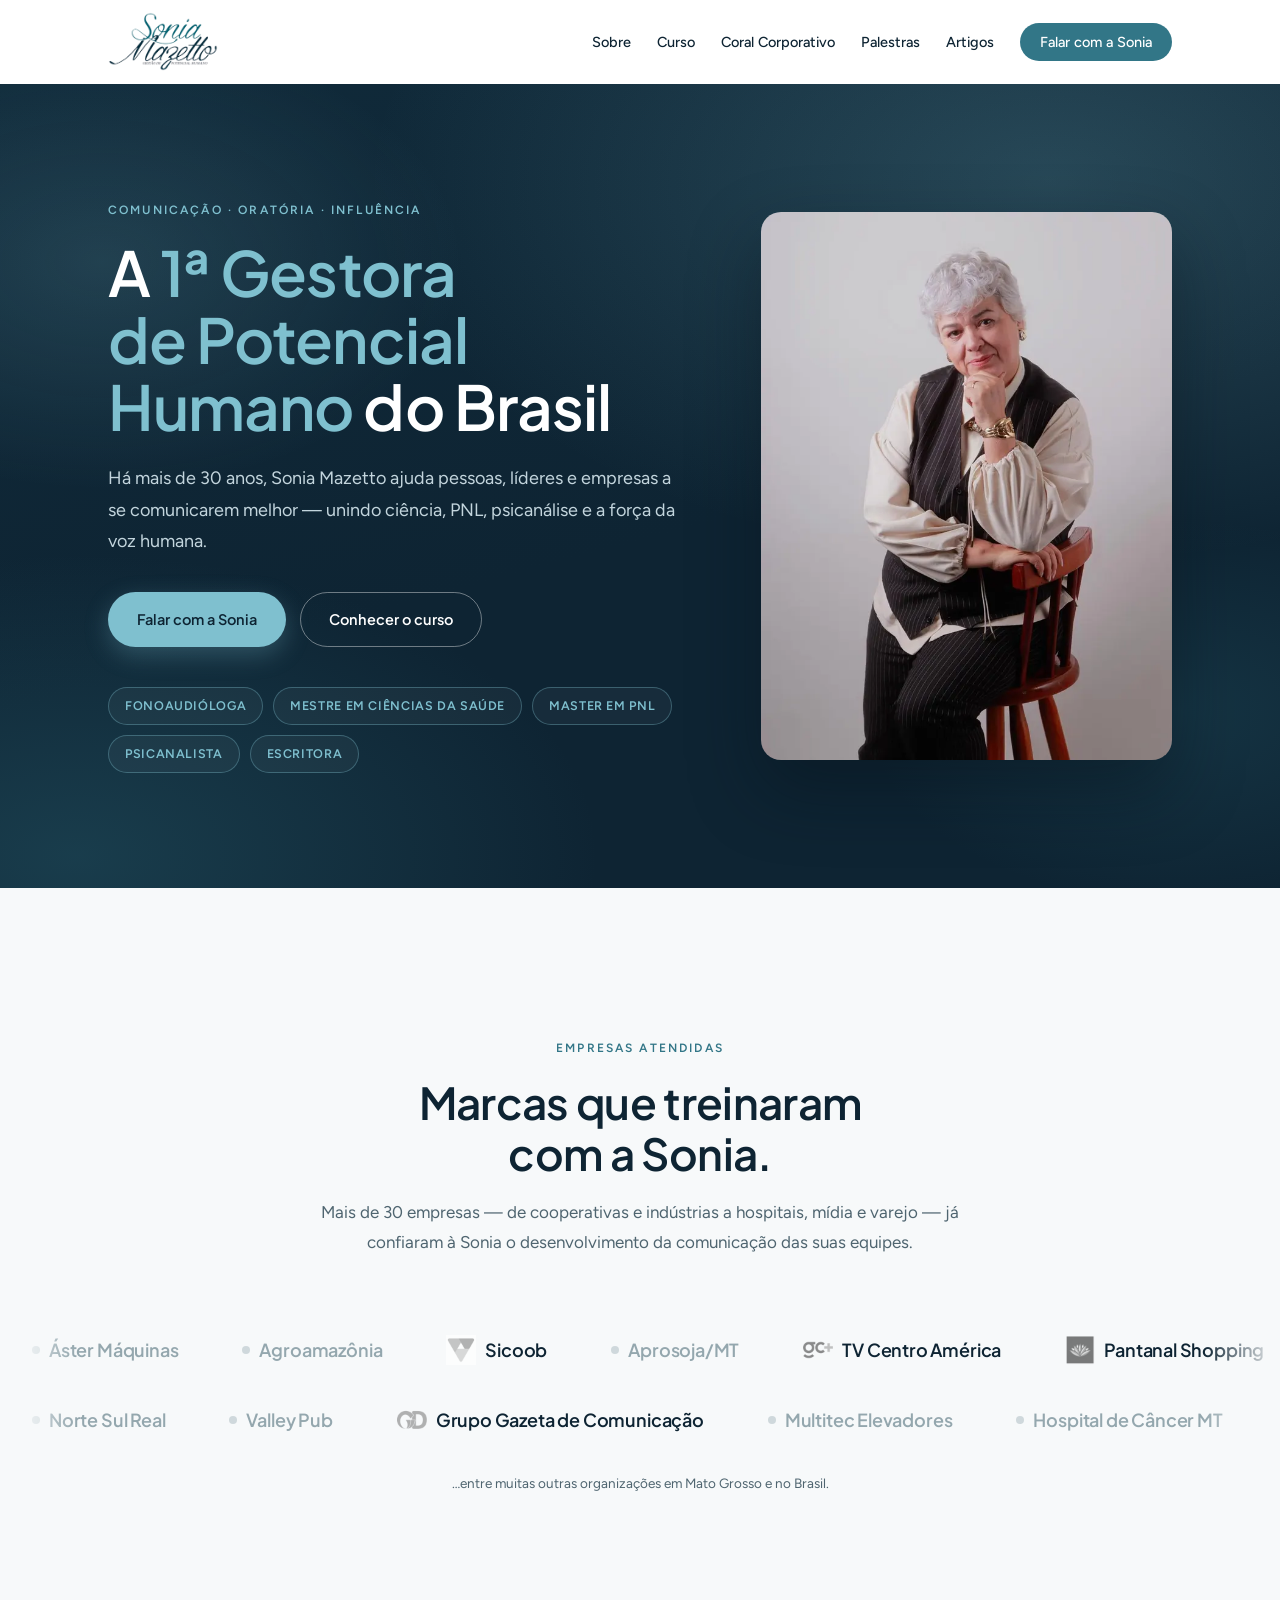
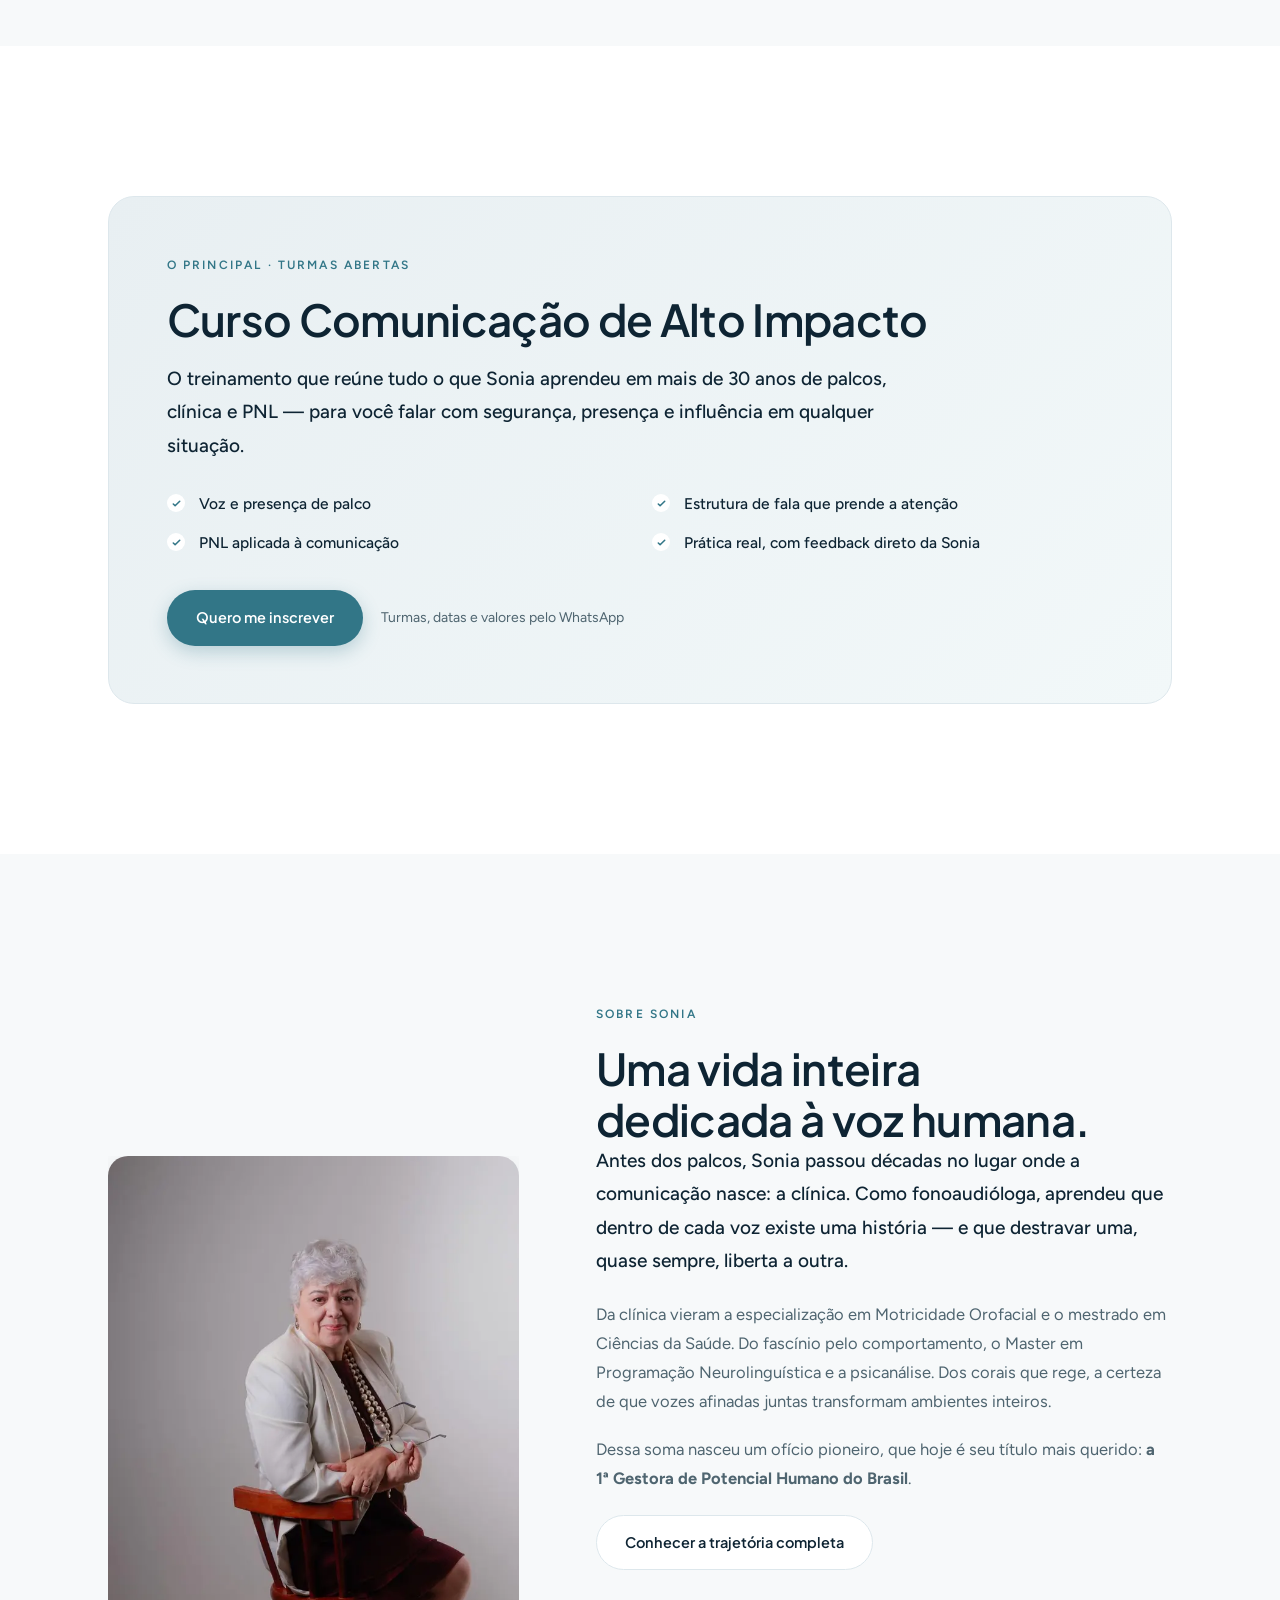
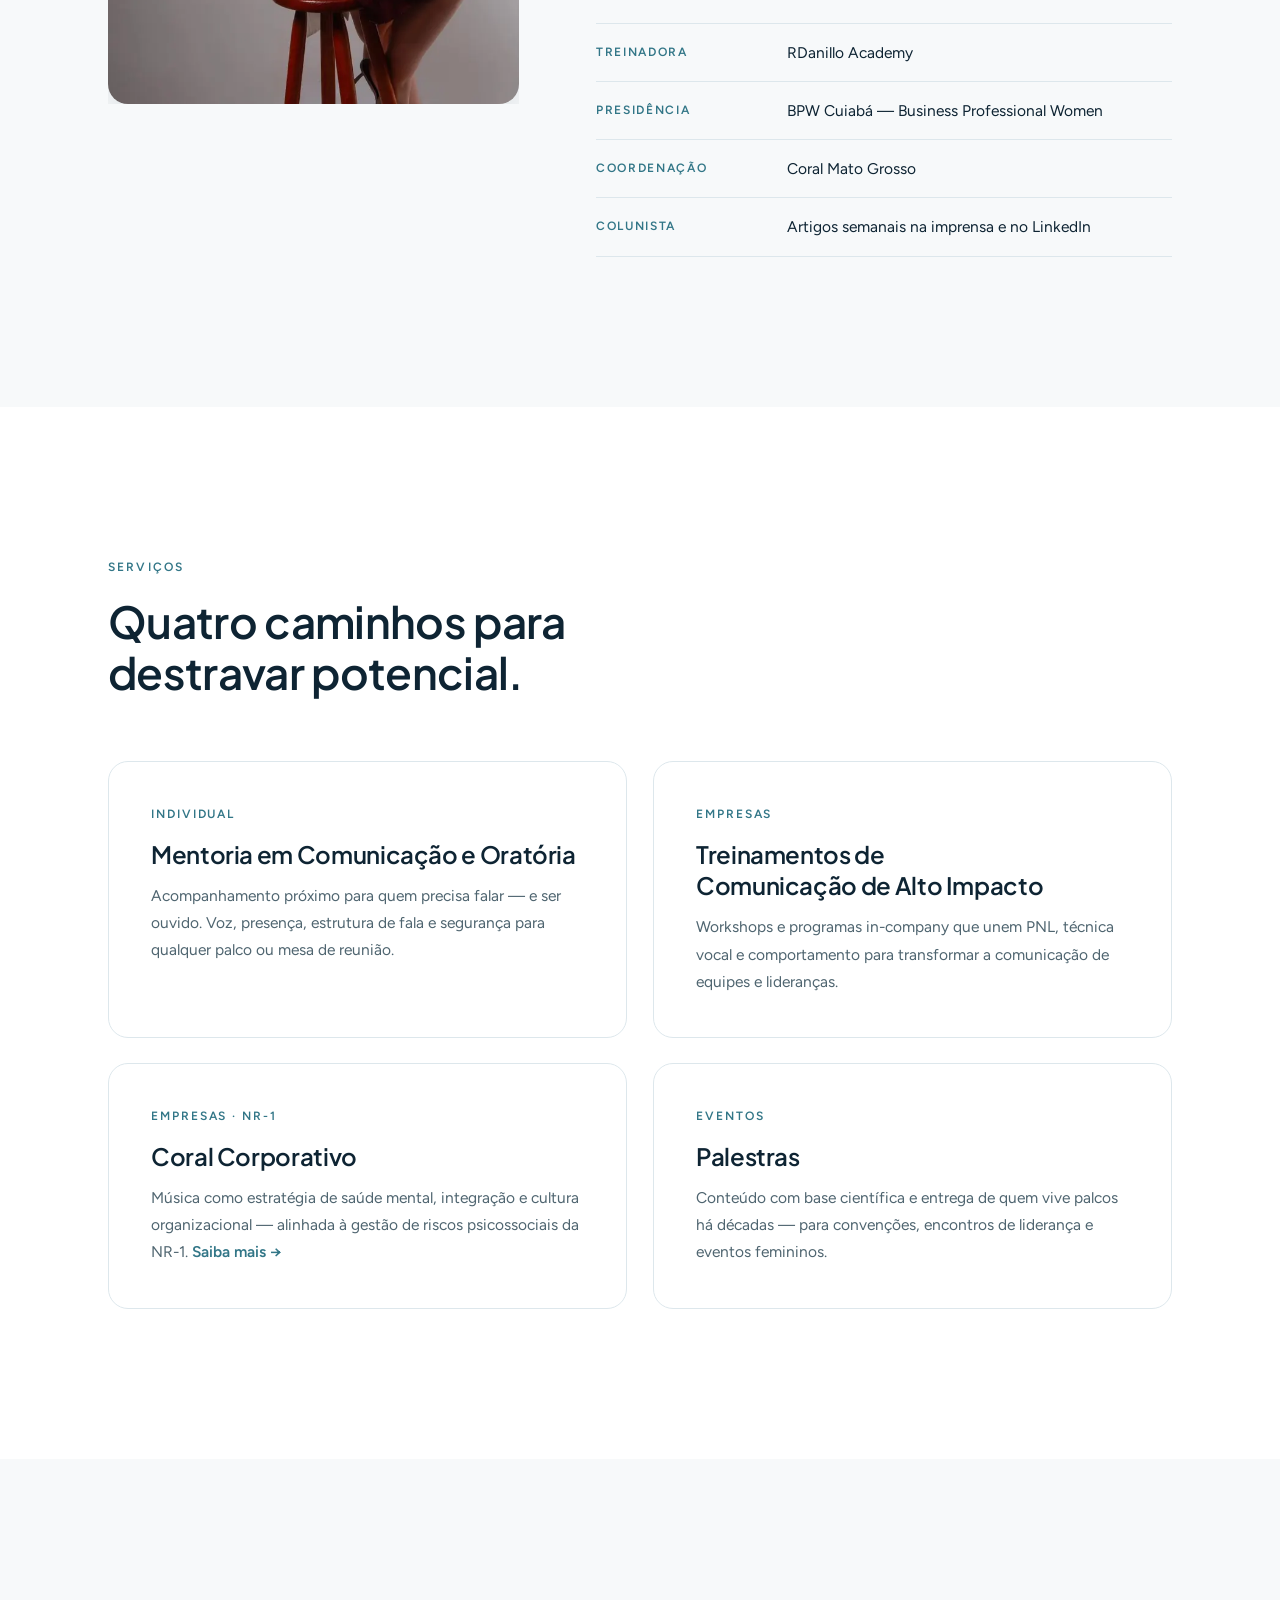
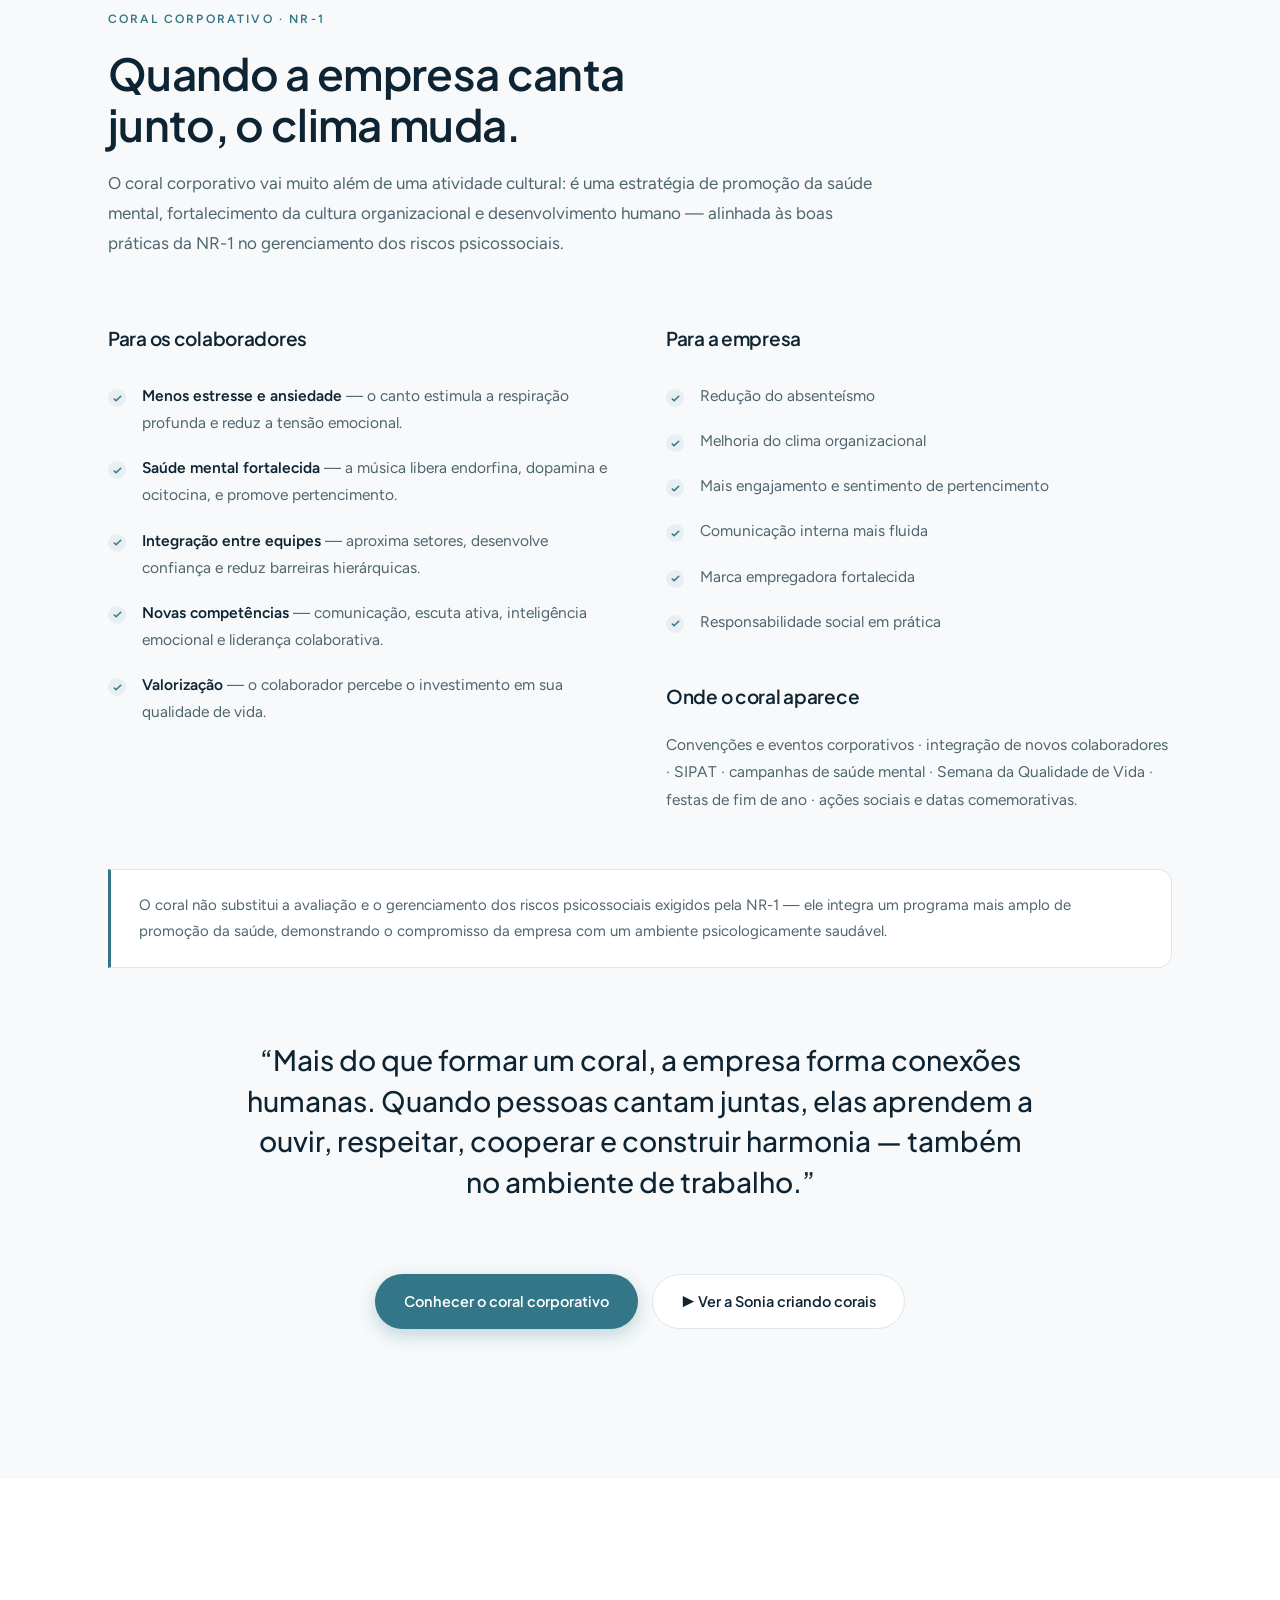
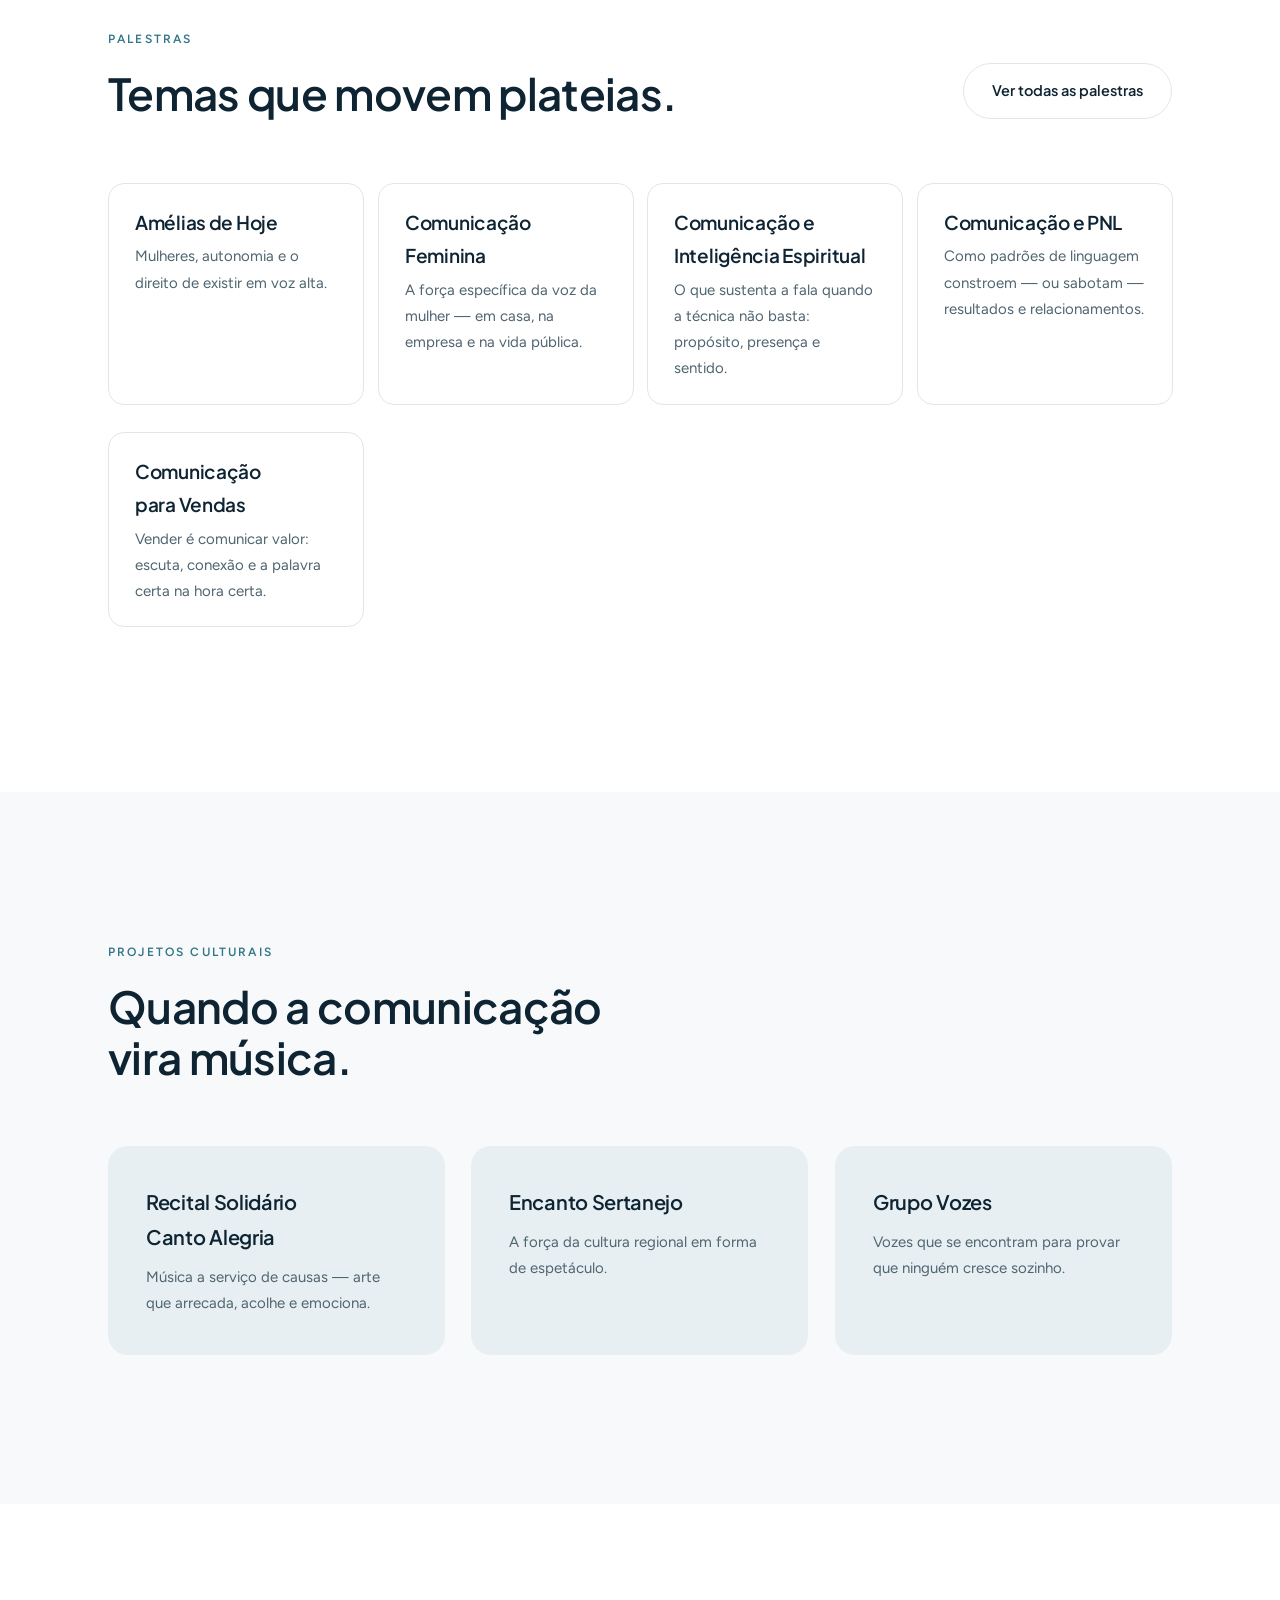
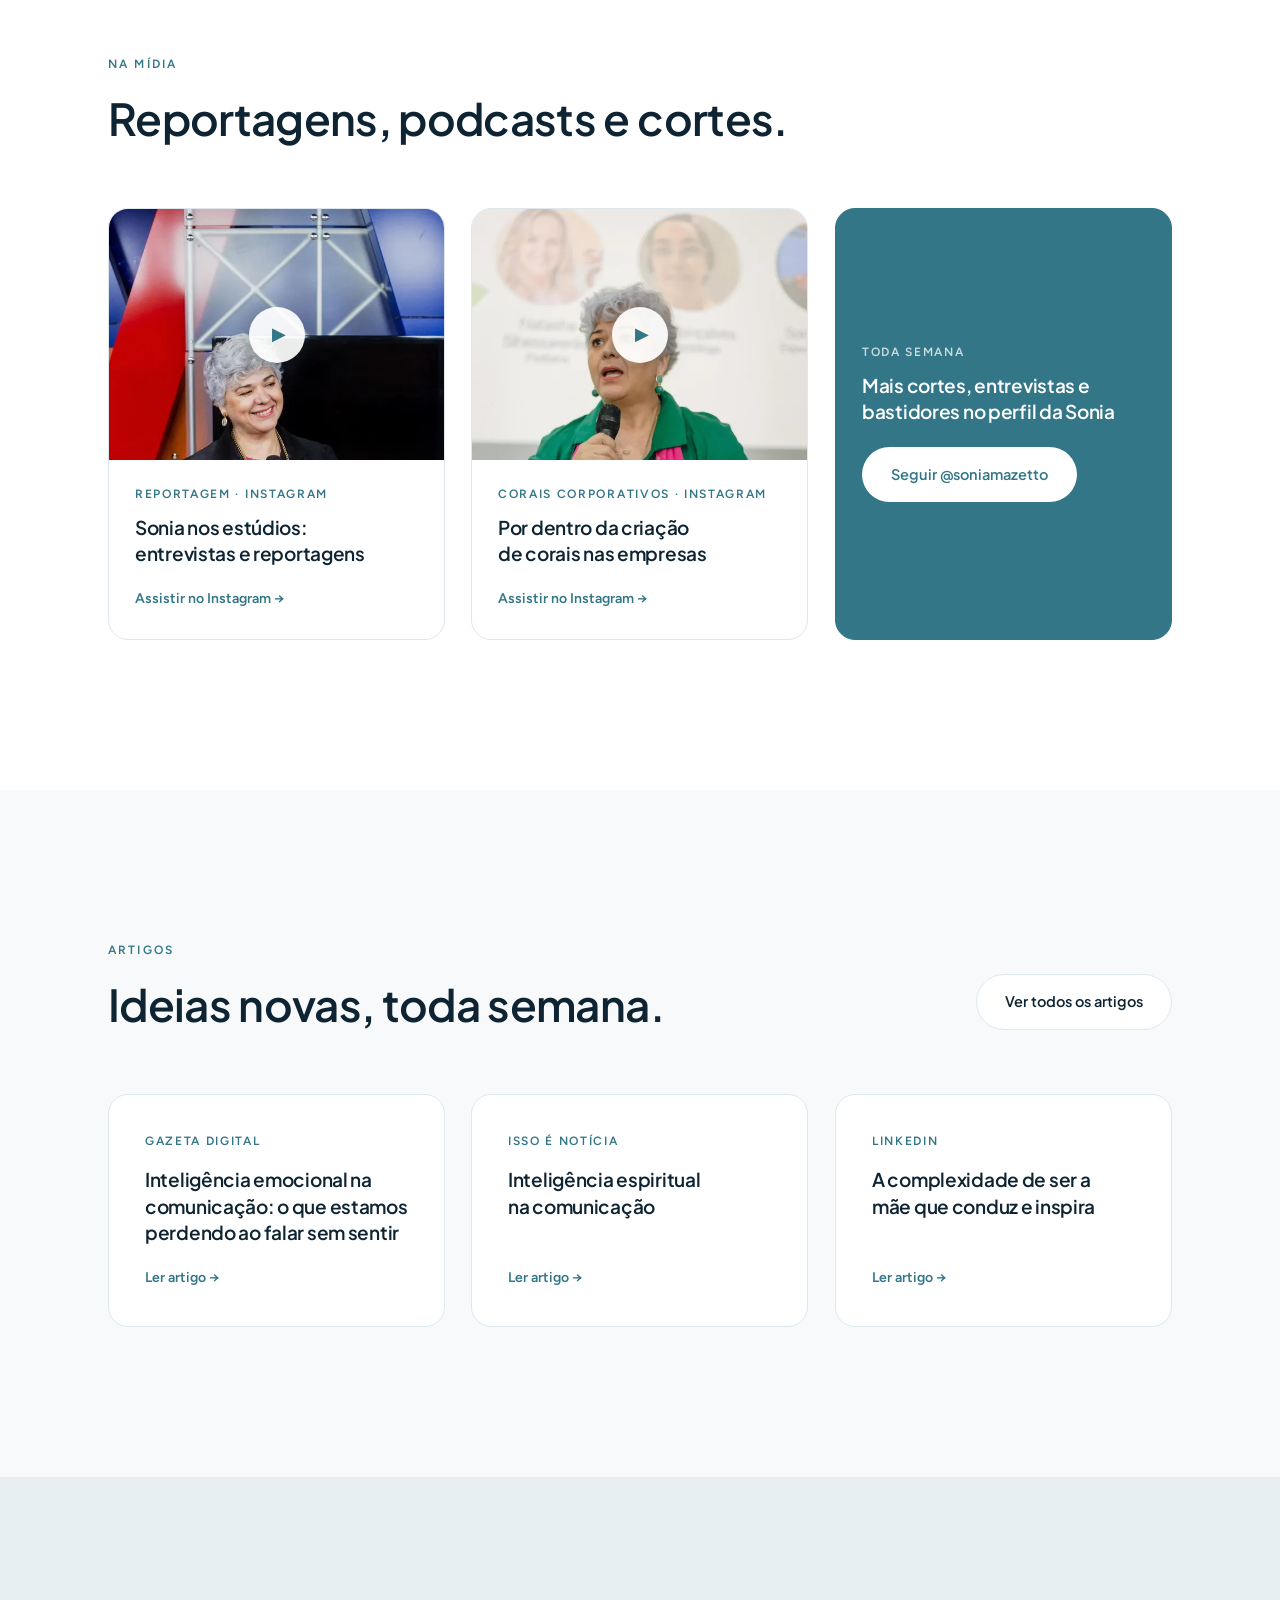
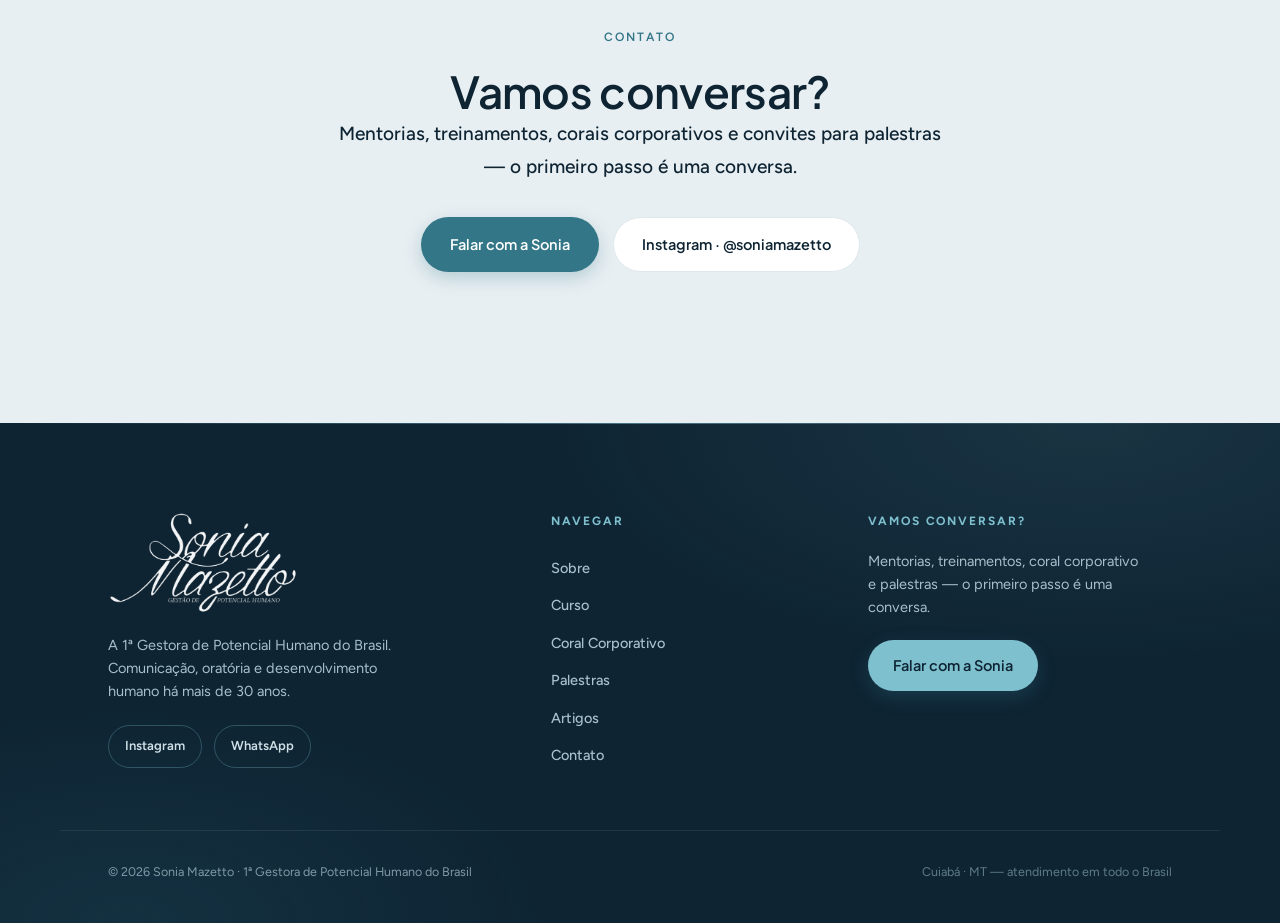
==== index.html @ cac8d312 "Logo cloud: logos reais de 10 marcas + wordmarks - Baixadas as logos oficiais dos sites das próprias" ====
<!DOCTYPE html>
<html lang="pt-BR">
<head>
  <meta charset="UTF-8">
  <meta name="viewport" content="width=device-width, initial-scale=1.0">
  <title>Sonia Mazetto — 1ª Gestora de Potencial Humano do Brasil</title>
  <meta name="description" content="Sonia Mazetto, a 1ª Gestora de Potencial Humano do Brasil. Mentoria em comunicação e oratória, treinamentos de alto impacto, corais corporativos alinhados à NR-1 e palestras.">
  <meta name="author" content="Sonia Mazetto">
  <meta name="theme-color" content="#ffffff">
  <link rel="canonical" href="https://www.soniamazetto.com.br/">

  <meta property="og:type" content="website">
  <meta property="og:title" content="Sonia Mazetto — 1ª Gestora de Potencial Humano do Brasil">
  <meta property="og:description" content="Mentoria em comunicação e oratória, treinamentos de alto impacto, corais corporativos (NR-1) e palestras. Mais de 30 anos desenvolvendo pessoas.">
  <meta property="og:image" content="assets/sonia-sobre.jpg">
  <meta property="og:locale" content="pt_BR">

  <link rel="icon" type="image/svg+xml" href="assets/favicon.svg">

  <link rel="preconnect" href="https://fonts.googleapis.com">
  <link rel="preconnect" href="https://fonts.gstatic.com" crossorigin>
  <link href="https://fonts.googleapis.com/css2?family=Plus+Jakarta+Sans:wght@500;600;700&family=Figtree:wght@400;500;600&display=swap" rel="stylesheet">

  <link rel="stylesheet" href="css/styles.css">

  <script type="application/ld+json">
  {
    "@context": "https://schema.org",
    "@type": "Person",
    "name": "Sonia Mazetto",
    "jobTitle": "Gestora de Potencial Humano",
    "description": "A 1ª Gestora de Potencial Humano do Brasil. Fonoaudióloga especializada em Motricidade Orofacial, Mestre em Ciências da Saúde, Master em PNL, Psicanalista, escritora e palestrante.",
    "knowsAbout": [
      "Gestão de Potencial Humano",
      "Comunicação e Oratória",
      "Programação Neurolinguística",
      "Fonoaudiologia",
      "Psicanálise",
      "Corais Corporativos",
      "Saúde emocional no trabalho (NR-1)",
      "Comunicação Feminina",
      "Comunicação para Vendas"
    ],
    "sameAs": [
      "https://www.instagram.com/soniamazetto"
    ]
  }
  </script>
</head>
<body>

  <header class="site-header" id="topo">
    <div class="header-inner">
      <a href="#topo" class="brand" aria-label="Sonia Mazetto — início">
        <img decoding="async" src="assets/logo.webp" alt="Sonia Mazetto — Gestão de Potencial Humano" width="147" height="80">
      </a>
      <nav class="site-nav" aria-label="Navegação principal">
        <button class="nav-toggle" aria-expanded="false" aria-controls="menu" aria-label="Abrir menu">
          <span></span><span></span><span></span>
        </button>
        <ul id="menu">
          <li><a href="sobre.html">Sobre</a></li>
          <li><a href="oratoria.html">Curso</a></li>
          <li><a href="coral.html">Coral Corporativo</a></li>
          <li><a href="palestras.html">Palestras</a></li>
          <li><a href="artigos.html">Artigos</a></li>
          <li><a href="contato.html" class="nav-cta">Falar com a Sonia</a></li>
        </ul>
      </nav>
    </div>
  </header>

  <main>

    <!-- ================= HERO ================= -->
    <section class="hero">
      <div class="container hero-grid">
        <div class="hero-copy">
          <p class="eyebrow">Comunicação · Oratória · Influência</p>
          <h1>A <span class="grifo">1ª Gestora de Potencial Humano</span> do Brasil</h1>
          <p class="hero-lead">Há mais de 30 anos, Sonia Mazetto ajuda pessoas, líderes e empresas a se comunicarem melhor — unindo ciência, PNL, psicanálise e a força da voz humana.</p>
          <div class="hero-actions">
            <a class="btn btn-primary" href="contato.html">Falar com a Sonia</a>
            <a class="btn btn-ghost" href="oratoria.html">Conhecer o curso</a>
          </div>
          <ul class="hero-chips" aria-label="Credenciais">
            <li>Fonoaudióloga</li>
            <li>Mestre em Ciências da Saúde</li>
            <li>Master em PNL</li>
            <li>Psicanalista</li>
            <li>Escritora</li>
          </ul>
        </div>
        <figure class="hero-photo">
          <img decoding="async" src="assets/sonia-sobre.webp" alt="Sonia Mazetto sorrindo, apoiada em uma cadeira de madeira" width="960" height="1280" loading="eager" fetchpriority="high">
        </figure>
      </div>
    </section>

    <!-- ================= EMPRESAS ATENDIDAS ================= -->
    <section class="section section-soft" id="empresas">
      <div class="container">
        <header class="section-head reveal" style="text-align:center;margin-inline:auto">
          <p class="eyebrow">Empresas atendidas</p>
          <h2>Marcas que treinaram com a Sonia.</h2>
          <p class="section-intro">Mais de 30 empresas — de cooperativas e indústrias a hospitais, mídia e varejo — já confiaram à Sonia o desenvolvimento da comunicação das suas equipes.</p>
        </header>
      </div>
      <div class="logo-marquee reveal" aria-label="Empresas que treinaram com a Sonia">
        <div class="lm-row r1">
          <span class="lm-item">Áster Máquinas</span><span class="lm-item">Agroamazônia</span><span class="lm-item has-logo"><img class="lm-logo" src="assets/logos/sicoob.png" alt="Sicoob">Sicoob</span><span class="lm-item">Aprosoja/MT</span><span class="lm-item has-logo"><img class="lm-logo" src="assets/logos/tvca.png" alt="TV Centro América">TV Centro América</span><span class="lm-item has-logo"><img class="lm-logo" src="assets/logos/pantanalshopping.png" alt="Pantanal Shopping">Pantanal Shopping</span><span class="lm-item has-logo"><img class="lm-logo" src="assets/logos/scania.png" alt="Grupo Rota Oeste · Scania">Grupo Rota Oeste · Scania</span><span class="lm-item">Vedacom</span><span class="lm-item has-logo"><img class="lm-logo" src="assets/logos/cocacola.png" alt="Solar Coca-Cola">Solar Coca-Cola</span><span class="lm-item has-logo"><img class="lm-logo" src="assets/logos/sicredi.png" alt="Sicredi">Sicredi</span><span class="lm-item">Refrigerantes Marajá</span><span class="lm-item">Cooperfibra</span><span class="lm-item">Agroferragens Luizão</span><span class="lm-item">CEICO</span><span class="lm-item">TRAEL</span><span class="lm-item">Marcenal</span><span class="lm-item has-logo"><img class="lm-logo" src="assets/logos/todimo.png" alt="Grupo Todimo">Grupo Todimo</span>
          <span class="lm-item">Áster Máquinas</span><span class="lm-item">Agroamazônia</span><span class="lm-item has-logo"><img class="lm-logo" src="assets/logos/sicoob.png" alt="Sicoob">Sicoob</span><span class="lm-item">Aprosoja/MT</span><span class="lm-item has-logo"><img class="lm-logo" src="assets/logos/tvca.png" alt="TV Centro América">TV Centro América</span><span class="lm-item has-logo"><img class="lm-logo" src="assets/logos/pantanalshopping.png" alt="Pantanal Shopping">Pantanal Shopping</span><span class="lm-item has-logo"><img class="lm-logo" src="assets/logos/scania.png" alt="Grupo Rota Oeste · Scania">Grupo Rota Oeste · Scania</span><span class="lm-item">Vedacom</span><span class="lm-item has-logo"><img class="lm-logo" src="assets/logos/cocacola.png" alt="Solar Coca-Cola">Solar Coca-Cola</span><span class="lm-item has-logo"><img class="lm-logo" src="assets/logos/sicredi.png" alt="Sicredi">Sicredi</span><span class="lm-item">Refrigerantes Marajá</span><span class="lm-item">Cooperfibra</span><span class="lm-item">Agroferragens Luizão</span><span class="lm-item">CEICO</span><span class="lm-item">TRAEL</span><span class="lm-item">Marcenal</span><span class="lm-item has-logo"><img class="lm-logo" src="assets/logos/todimo.png" alt="Grupo Todimo">Grupo Todimo</span>
        </div>
        <div class="lm-row r2">
          <span class="lm-item">Norte Sul Real</span><span class="lm-item">Valley Pub</span><span class="lm-item has-logo"><img class="lm-logo" src="assets/logos/gazeta.png" alt="Grupo Gazeta de Comunicação">Grupo Gazeta de Comunicação</span><span class="lm-item">Multitec Elevadores</span><span class="lm-item">Hospital de Câncer MT</span><span class="lm-item has-logo"><img class="lm-logo" src="assets/logos/unimedbr.png" alt="Unimed Cuiabá">Unimed Cuiabá</span><span class="lm-item">Imedi</span><span class="lm-item">Sandrin Móveis</span><span class="lm-item">Lopes Distribuidora</span><span class="lm-item">Rosa Imóveis</span><span class="lm-item has-logo"><img class="lm-logo" src="assets/logos/detroit.png" alt="Detroit Steakhouse">Detroit Steakhouse</span><span class="lm-item">My Brokers</span><span class="lm-item">PG Bongiolo Agropecuária</span><span class="lm-item">Grupo Pampa</span><span class="lm-item">Tecnovida</span><span class="lm-item">Karangão Auto Peças</span>
          <span class="lm-item">Norte Sul Real</span><span class="lm-item">Valley Pub</span><span class="lm-item has-logo"><img class="lm-logo" src="assets/logos/gazeta.png" alt="Grupo Gazeta de Comunicação">Grupo Gazeta de Comunicação</span><span class="lm-item">Multitec Elevadores</span><span class="lm-item">Hospital de Câncer MT</span><span class="lm-item has-logo"><img class="lm-logo" src="assets/logos/unimedbr.png" alt="Unimed Cuiabá">Unimed Cuiabá</span><span class="lm-item">Imedi</span><span class="lm-item">Sandrin Móveis</span><span class="lm-item">Lopes Distribuidora</span><span class="lm-item">Rosa Imóveis</span><span class="lm-item has-logo"><img class="lm-logo" src="assets/logos/detroit.png" alt="Detroit Steakhouse">Detroit Steakhouse</span><span class="lm-item">My Brokers</span><span class="lm-item">PG Bongiolo Agropecuária</span><span class="lm-item">Grupo Pampa</span><span class="lm-item">Tecnovida</span><span class="lm-item">Karangão Auto Peças</span>
        </div>
      </div>
      <div class="container">
        <p class="trusted-note">…entre muitas outras organizações em Mato Grosso e no Brasil.</p>
      </div>
    </section>

    <!-- ================= CURSO (PRINCIPAL) ================= -->
    <section class="section" id="curso">
      <div class="container">
        <div class="course-card" style="grid-template-columns:1fr">
          <div class="course-copy">
            <p class="eyebrow">O principal · Turmas abertas</p>
            <h2>Curso Comunicação de Alto Impacto</h2>
            <p class="lede" style="max-width:64ch">O treinamento que reúne tudo o que Sonia aprendeu em mais de 30 anos de palcos, clínica e PNL — para você falar com segurança, presença e influência em qualquer situação.</p>
            <ul class="course-topics">
              <li>Voz e presença de palco</li>
              <li>Estrutura de fala que prende a atenção</li>
              <li>PNL aplicada à comunicação</li>
              <li>Prática real, com feedback direto da Sonia</li>
            </ul>
            <div class="course-actions">
              <a class="btn btn-primary" href="oratoria.html#planos">Quero me inscrever</a>
              <span class="course-note">Turmas, datas e valores pelo WhatsApp</span>
            </div>
          </div>
        </div>
      </div>
    </section>

    <!-- ================= SOBRE ================= -->
    <section class="section section-soft" id="sobre">
      <div class="container about-grid">
        <figure class="about-photo">
          <img decoding="async" src="assets/sonia-classic.webp" alt="Sonia Mazetto sentada, segurando os óculos" width="960" height="1280" loading="lazy">
        </figure>
        <div class="about-copy">
          <p class="eyebrow">Sobre Sonia</p>
          <h2>Uma vida inteira dedicada à voz humana.</h2>
          <p class="lede">Antes dos palcos, Sonia passou décadas no lugar onde a comunicação nasce: a clínica. Como fonoaudióloga, aprendeu que dentro de cada voz existe uma história — e que destravar uma, quase sempre, liberta a outra.</p>
          <p>Da clínica vieram a especialização em Motricidade Orofacial e o mestrado em Ciências da Saúde. Do fascínio pelo comportamento, o Master em Programação Neurolinguística e a psicanálise. Dos corais que rege, a certeza de que vozes afinadas juntas transformam ambientes inteiros.</p>
          <p>Dessa soma nasceu um ofício pioneiro, que hoje é seu título mais querido: <strong>a 1ª Gestora de Potencial Humano do Brasil</strong>.</p>
          <p style="margin-top:22px"><a class="btn btn-ghost" href="sobre.html">Conhecer a trajetória completa</a></p>
          <dl class="credentials">
            <div>
              <dt>Treinadora</dt>
              <dd>RDanillo Academy</dd>
            </div>
            <div>
              <dt>Presidência</dt>
              <dd>BPW Cuiabá — Business Professional Women</dd>
            </div>
            <div>
              <dt>Coordenação</dt>
              <dd>Coral Mato Grosso</dd>
            </div>
            <div>
              <dt>Colunista</dt>
              <dd>Artigos semanais na imprensa e no LinkedIn</dd>
            </div>
          </dl>
        </div>
      </div>
    </section>

    <!-- ================= SERVIÇOS ================= -->
    <section class="section" id="servicos">
      <div class="container">
        <header class="section-head">
          <p class="eyebrow">Serviços</p>
          <h2>Quatro caminhos para destravar potencial.</h2>
        </header>
        <div class="service-grid">
          <article class="service-card">
            <p class="service-kicker">Individual</p>
            <h3>Mentoria em Comunicação e Oratória</h3>
            <p>Acompanhamento próximo para quem precisa falar — e ser ouvido. Voz, presença, estrutura de fala e segurança para qualquer palco ou mesa de reunião.</p>
          </article>
          <article class="service-card">
            <p class="service-kicker">Empresas</p>
            <h3>Treinamentos de Comunicação de Alto Impacto</h3>
            <p>Workshops e programas in-company que unem PNL, técnica vocal e comportamento para transformar a comunicação de equipes e lideranças.</p>
          </article>
          <article class="service-card">
            <p class="service-kicker">Empresas · NR-1</p>
            <h3>Coral Corporativo</h3>
            <p>Música como estratégia de saúde mental, integração e cultura organizacional — alinhada à gestão de riscos psicossociais da NR-1. <a class="card-link" href="coral.html">Saiba mais →</a></p>
          </article>
          <article class="service-card">
            <p class="service-kicker">Eventos</p>
            <h3>Palestras</h3>
            <p>Conteúdo com base científica e entrega de quem vive palcos há décadas — para convenções, encontros de liderança e eventos femininos.</p>
          </article>
        </div>
      </div>
    </section>

    <!-- ================= CORAL CORPORATIVO / NR-1 ================= -->
    <section class="section section-soft" id="coral">
      <div class="container">
        <header class="section-head wide">
          <p class="eyebrow">Coral Corporativo · NR-1</p>
          <h2>Quando a empresa canta junto, o clima muda.</h2>
          <p class="section-intro">O coral corporativo vai muito além de uma atividade cultural: é uma estratégia de promoção da saúde mental, fortalecimento da cultura organizacional e desenvolvimento humano — alinhada às boas práticas da NR-1 no gerenciamento dos riscos psicossociais.</p>
        </header>

        <div class="coral-grid">
          <div class="coral-col">
            <h3 class="coral-title">Para os colaboradores</h3>
            <ul class="check-list">
              <li><strong>Menos estresse e ansiedade</strong> — o canto estimula a respiração profunda e reduz a tensão emocional.</li>
              <li><strong>Saúde mental fortalecida</strong> — a música libera endorfina, dopamina e ocitocina, e promove pertencimento.</li>
              <li><strong>Integração entre equipes</strong> — aproxima setores, desenvolve confiança e reduz barreiras hierárquicas.</li>
              <li><strong>Novas competências</strong> — comunicação, escuta ativa, inteligência emocional e liderança colaborativa.</li>
              <li><strong>Valorização</strong> — o colaborador percebe o investimento em sua qualidade de vida.</li>
            </ul>
          </div>
          <div class="coral-col">
            <h3 class="coral-title">Para a empresa</h3>
            <ul class="check-list">
              <li>Redução do absenteísmo</li>
              <li>Melhoria do clima organizacional</li>
              <li>Mais engajamento e sentimento de pertencimento</li>
              <li>Comunicação interna mais fluida</li>
              <li>Marca empregadora fortalecida</li>
              <li>Responsabilidade social em prática</li>
            </ul>
            <h3 class="coral-title">Onde o coral aparece</h3>
            <p class="coral-uses">Convenções e eventos corporativos · integração de novos colaboradores · SIPAT · campanhas de saúde mental · Semana da Qualidade de Vida · festas de fim de ano · ações sociais e datas comemorativas.</p>
          </div>
        </div>

        <aside class="coral-note">
          <p>O coral não substitui a avaliação e o gerenciamento dos riscos psicossociais exigidos pela NR-1 — ele integra um programa mais amplo de promoção da saúde, demonstrando o compromisso da empresa com um ambiente psicologicamente saudável.</p>
        </aside>

        <blockquote class="pull-quote">
          <p>“Mais do que formar um coral, a empresa forma conexões humanas. Quando pessoas cantam juntas, elas aprendem a ouvir, respeitar, cooperar e construir harmonia — também no ambiente de trabalho.”</p>
        </blockquote>

        <div class="coral-actions">
          <a class="btn btn-primary" href="coral.html">Conhecer o coral corporativo</a>
          <a class="btn btn-ghost" href="https://www.instagram.com/reel/Da35Wb9xFcS/" target="_blank" rel="noopener">▶ Ver a Sonia criando corais</a>
        </div>
      </div>
    </section>

    <!-- ================= PALESTRAS ================= -->
    <section class="section" id="palestras">
      <div class="container">
        <header class="section-head split">
          <div>
            <p class="eyebrow">Palestras</p>
            <h2>Temas que movem plateias.</h2>
          </div>
          <a class="btn btn-ghost" href="palestras.html">Ver todas as palestras</a>
        </header>
        <div class="talks-grid" style="grid-template-columns:1fr">
          <ul class="talk-list" style="display:grid;grid-template-columns:repeat(auto-fit,minmax(240px,1fr));gap:14px">
            <li class="talk">
              <h3>Amélias de Hoje</h3>
              <p>Mulheres, autonomia e o direito de existir em voz alta.</p>
            </li>
            <li class="talk">
              <h3>Comunicação Feminina</h3>
              <p>A força específica da voz da mulher — em casa, na empresa e na vida pública.</p>
            </li>
            <li class="talk">
              <h3>Comunicação e Inteligência Espiritual</h3>
              <p>O que sustenta a fala quando a técnica não basta: propósito, presença e sentido.</p>
            </li>
            <li class="talk">
              <h3>Comunicação e PNL</h3>
              <p>Como padrões de linguagem constroem — ou sabotam — resultados e relacionamentos.</p>
            </li>
            <li class="talk">
              <h3>Comunicação para Vendas</h3>
              <p>Vender é comunicar valor: escuta, conexão e a palavra certa na hora certa.</p>
            </li>
          </ul>
        </div>
      </div>
    </section>

    <!-- ================= PROJETOS CULTURAIS ================= -->
    <section class="section section-soft" id="projetos">
      <div class="container">
        <header class="section-head">
          <p class="eyebrow">Projetos culturais</p>
          <h2>Quando a comunicação vira música.</h2>
        </header>
        <div class="project-grid">
          <article class="project-card">
            <h3>Recital Solidário Canto Alegria</h3>
            <p>Música a serviço de causas — arte que arrecada, acolhe e emociona.</p>
          </article>
          <article class="project-card">
            <h3>Encanto Sertanejo</h3>
            <p>A força da cultura regional em forma de espetáculo.</p>
          </article>
          <article class="project-card">
            <h3>Grupo Vozes</h3>
            <p>Vozes que se encontram para provar que ninguém cresce sozinho.</p>
          </article>
        </div>
      </div>
    </section>

    <!-- ================= NA MÍDIA ================= -->
    <section class="section" id="midia">
      <div class="container">
        <header class="section-head">
          <p class="eyebrow">Na mídia</p>
          <h2>Reportagens, podcasts e cortes.</h2>
        </header>
        <div class="media-cards">
          <a class="media-card" href="https://www.instagram.com/reel/DaVwuknA0Qg/" target="_blank" rel="noopener">
            <figure>
              <img decoding="async" src="assets/sonia-tv.webp" alt="Sonia Mazetto em estúdio de televisão" width="853" height="1280" loading="lazy">
              <span class="play-badge" aria-hidden="true">▶</span>
            </figure>
            <div class="media-card-body">
              <p class="media-card-kicker">Reportagem · Instagram</p>
              <h3>Sonia nos estúdios: entrevistas e reportagens</h3>
              <span class="card-more">Assistir no Instagram →</span>
            </div>
          </a>
          <a class="media-card" href="https://www.instagram.com/reel/Da35Wb9xFcS/" target="_blank" rel="noopener">
            <figure>
              <img decoding="async" src="assets/sonia-workshop.webp" alt="Sonia Mazetto conduzindo dinâmica em evento" width="853" height="1280" loading="lazy">
              <span class="play-badge" aria-hidden="true">▶</span>
            </figure>
            <div class="media-card-body">
              <p class="media-card-kicker">Corais corporativos · Instagram</p>
              <h3>Por dentro da criação de corais nas empresas</h3>
              <span class="card-more">Assistir no Instagram →</span>
            </div>
          </a>
          <div class="media-card media-card-cta">
            <div class="media-card-body">
              <p class="media-card-kicker">Toda semana</p>
              <h3>Mais cortes, entrevistas e bastidores no perfil da Sonia</h3>
              <a class="btn btn-primary" href="https://www.instagram.com/soniamazetto" target="_blank" rel="noopener">Seguir @soniamazetto</a>
            </div>
          </div>
        </div>
      </div>
    </section>

    <!-- ================= ARTIGOS (PRÉVIA) ================= -->
    <section class="section section-soft" id="artigos-previa">
      <div class="container">
        <header class="section-head split">
          <div>
            <p class="eyebrow">Artigos</p>
            <h2>Ideias novas, toda semana.</h2>
          </div>
          <a class="btn btn-ghost" href="artigos.html">Ver todos os artigos</a>
        </header>
        <div class="article-grid">
          <a class="article-card" href="https://www.gazetadigital.com.br/colunas-e-opiniao/colunas-e-artigos/inteligencia-emocional-na-comunicacao-o-que-estamos-perdendo-ao-falar-sem-sentir/847538" target="_blank" rel="noopener">
            <p class="article-source">Gazeta Digital</p>
            <h3>Inteligência emocional na comunicação: o que estamos perdendo ao falar sem sentir</h3>
            <span class="card-more">Ler artigo →</span>
          </a>
          <a class="article-card" href="https://issoenoticia.com.br/inteligencia-espiritual-na-comunicacao/" target="_blank" rel="noopener">
            <p class="article-source">Isso É Notícia</p>
            <h3>Inteligência espiritual na comunicação</h3>
            <span class="card-more">Ler artigo →</span>
          </a>
          <a class="article-card" href="https://pt.linkedin.com/pulse/complexidade-de-ser-m%C3%A3e-que-conduz-e-inspira-sonia-mazetto" target="_blank" rel="noopener">
            <p class="article-source">LinkedIn</p>
            <h3>A complexidade de ser a mãe que conduz e inspira</h3>
            <span class="card-more">Ler artigo →</span>
          </a>
        </div>
      </div>
    </section>

    <!-- ================= CONTATO ================= -->
    <section class="section section-contact" id="contato">
      <div class="container" style="max-width:720px;text-align:center">
        <div class="contact-copy reveal">
          <p class="eyebrow">Contato</p>
          <h2>Vamos conversar?</h2>
          <p class="lede">Mentorias, treinamentos, corais corporativos e convites para palestras — o primeiro passo é uma conversa.</p>
          <div class="contact-actions" style="justify-content:center">
            <a class="btn btn-primary" href="contato.html">Falar com a Sonia</a>
            <a class="btn btn-ghost" href="https://www.instagram.com/soniamazetto" target="_blank" rel="noopener">Instagram · @soniamazetto</a>
          </div>
        </div>
      </div>
    </section>

  </main>

  <footer class="site-footer">
    <div class="container footer-grid">
      <div class="footer-brand reveal">
        <img decoding="async" src="assets/logo-light.webp" alt="Sonia Mazetto — Gestão de Potencial Humano" width="190" height="103" loading="lazy">
        <p class="footer-tagline">A 1ª Gestora de Potencial Humano do Brasil. Comunicação, oratória e desenvolvimento humano há mais de 30 anos.</p>
        <div class="footer-social">
          <a href="https://www.instagram.com/soniamazetto" target="_blank" rel="noopener">Instagram</a>
          <a href="https://wa.me/556599826370" target="_blank" rel="noopener">WhatsApp</a>
        </div>
      </div>
      <nav class="footer-nav reveal" aria-label="Navegação do rodapé">
        <p class="footer-col-title">Navegar</p>
        <a href="sobre.html">Sobre</a>
        <a href="oratoria.html">Curso</a>
        <a href="coral.html">Coral Corporativo</a>
        <a href="palestras.html">Palestras</a>
        <a href="artigos.html">Artigos</a>
        <a href="contato.html">Contato</a>
      </nav>
      <div class="footer-cta reveal">
        <p class="footer-col-title">Vamos conversar?</p>
        <p>Mentorias, treinamentos, coral corporativo e palestras — o primeiro passo é uma conversa.</p>
        <a class="btn btn-primary" href="contato.html">Falar com a Sonia</a>
      </div>
    </div>
    <div class="container footer-bottom">
      <p class="footer-legal">© <span id="ano">2026</span> Sonia Mazetto · 1ª Gestora de Potencial Humano do Brasil</p>
      <p class="footer-made">Cuiabá · MT — atendimento em todo o Brasil</p>
    </div>
  </footer>

  <script src="js/main.js" defer></script>
</body>
</html>
---- css/styles.css ----
/* =========================================================
   Sonia Mazetto — 1ª Gestora de Potencial Humano do Brasil
   Paleta "Essência" — azul-noite & céu.
   Heros escuros em azul-tinta profundo, azul-céu como luz;
   conteúdo em fundos claros e arejados.
   ========================================================= */

:root {
  /* Cor */
  --ink: #0e2433;         /* azul-noite — títulos, hero, rodapé */
  --text: #4f6570;        /* corpo de texto */
  --teal: #327687;        /* petróleo — cor da marca, links, CTAs */
  --sky: #7fc0cf;         /* azul-céu — luz e acentos sobre o escuro */
  --teal-soft: #e8eff2;   /* névoa — lavagem fria para fundos suaves */
  --gold: #327687;        /* acento (kickers) — mantém o petróleo da paleta */
  --bg: #ffffff;
  --bg-soft: #f7f9fa;     /* seções alternadas */
  --line: #dde7ec;        /* fios e bordas */
  --shadow: 0 12px 34px rgba(14, 36, 51, 0.1);
  --shadow-dark: 0 30px 70px rgba(6, 18, 27, 0.45);

  /* Tipo */
  --font-display: "Plus Jakarta Sans", -apple-system, "Segoe UI", sans-serif;
  --font-body: "Figtree", -apple-system, "Segoe UI", sans-serif;

  /* Ritmo */
  --section-y: clamp(88px, 12vw, 150px);
  --container: 1160px;
  --gutter: clamp(20px, 5vw, 48px);
  --radius: 20px;

  --ease: cubic-bezier(0.22, 1, 0.36, 1);
}

/* ---------- Base ---------- */

*, *::before, *::after { box-sizing: border-box; }

html {
  scroll-behavior: smooth;
  scroll-padding-top: 100px;
}

body {
  margin: 0;
  font-family: var(--font-body);
  font-size: 16.5px;
  line-height: 1.75;
  color: var(--text);
  background: var(--bg);
  -webkit-font-smoothing: antialiased;
  text-rendering: optimizeLegibility;
}

/* Impede barra horizontal de qualquer animação, sem afetar o header fixo */
main { overflow-x: clip; }

::selection { background: var(--teal); color: #fff; }

img { max-width: 100%; height: auto; display: block; }

h1, h2, h3 {
  font-family: var(--font-display);
  font-weight: 600;
  color: var(--ink);
  margin: 0;
  text-wrap: balance;
  letter-spacing: -0.015em;
}

h2 { font-size: clamp(30px, 3.8vw, 44px); line-height: 1.15; }

p { margin: 0 0 1.2em; }
p:last-child { margin-bottom: 0; }

a { color: var(--teal); text-decoration: none; }

:focus-visible {
  outline: 3px solid var(--teal);
  outline-offset: 3px;
  border-radius: 6px;
}

.container {
  max-width: var(--container);
  margin-inline: auto;
  padding-inline: var(--gutter);
}

/* ---------- Texto utilitário ---------- */

.eyebrow {
  font-size: 12px;
  font-weight: 600;
  letter-spacing: 0.18em;
  text-transform: uppercase;
  color: var(--teal);
  margin: 0 0 18px;
}

.lede { font-size: 19px; color: var(--ink); font-weight: 500; }

.grifo {
  color: var(--teal);
}

/* ---------- Botões ---------- */

.btn {
  display: inline-block;
  padding: 14px 28px;
  font-family: var(--font-display);
  font-size: 14.5px;
  font-weight: 600;
  border-radius: 999px;
  border: 1.5px solid transparent;
  transition: background-color 0.3s var(--ease), color 0.3s var(--ease),
              border-color 0.3s var(--ease), transform 0.3s var(--ease),
              box-shadow 0.3s var(--ease);
}

.btn:hover { transform: translateY(-2px); }

.btn-primary {
  background: var(--teal);
  color: #fff;
  box-shadow: 0 6px 18px rgba(50, 118, 135, 0.28);
}
.btn-primary:hover { background: #3a879a; }

.btn-ghost {
  border-color: var(--line);
  color: var(--ink);
  background: var(--bg);
}
.btn-ghost:hover { border-color: var(--teal); color: var(--teal); }

/* ---------- Header ---------- */

.site-header {
  position: sticky;
  top: 0;
  z-index: 100;
  background: rgba(255, 255, 255, 0.88);
  backdrop-filter: blur(14px);
  -webkit-backdrop-filter: blur(14px);
  border-bottom: 1px solid transparent;
  transition: border-color 0.4s var(--ease);
}

.site-header.is-scrolled { border-bottom-color: var(--line); }

.header-inner {
  max-width: var(--container);
  margin-inline: auto;
  padding: 12px var(--gutter);
  display: flex;
  align-items: center;
  justify-content: space-between;
}

.brand img { width: 110px; height: auto; }

.site-nav ul {
  display: flex;
  align-items: center;
  gap: 26px;
  list-style: none;
  margin: 0;
  padding: 0;
}

.site-nav a {
  font-size: 14.5px;
  font-weight: 500;
  color: var(--ink);
  transition: color 0.3s var(--ease);
}

.site-nav a:hover { color: var(--teal); }

.nav-cta {
  padding: 10px 20px;
  border-radius: 999px;
  background: var(--teal);
  color: #fff !important;
  transition: background-color 0.3s var(--ease);
}
.nav-cta:hover { background: #3a879a; }

.nav-toggle {
  display: none;
  flex-direction: column;
  gap: 5px;
  padding: 10px 4px;
  background: none;
  border: none;
  cursor: pointer;
}
.nav-toggle span {
  width: 24px;
  height: 2px;
  border-radius: 2px;
  background: var(--ink);
  transition: transform 0.35s var(--ease), opacity 0.35s var(--ease);
}
.nav-toggle[aria-expanded="true"] span:nth-child(1) { transform: translateY(7px) rotate(45deg); }
.nav-toggle[aria-expanded="true"] span:nth-child(2) { opacity: 0; }
.nav-toggle[aria-expanded="true"] span:nth-child(3) { transform: translateY(-7px) rotate(-45deg); }

/* ---------- Hero (escuro — azul-noite) ---------- */

.hero {
  position: relative;
  background:
    radial-gradient(1100px 620px at 82% 12%, rgba(127, 192, 207, 0.22), transparent 62%),
    radial-gradient(900px 520px at 6% 96%, rgba(50, 118, 135, 0.30), transparent 58%),
    linear-gradient(165deg, #12304180 0%, transparent 55%),
    var(--ink);
  color: #fff;
  overflow: hidden;
}

.hero-grid {
  display: grid;
  grid-template-columns: minmax(0, 7fr) minmax(0, 5fr);
  gap: clamp(36px, 6vw, 80px);
  align-items: center;
  padding-block: clamp(60px, 9vw, 128px);
}

.hero .eyebrow { color: var(--sky); }

.hero h1 {
  font-size: clamp(38px, 5.2vw, 62px);
  line-height: 1.08;
  margin-bottom: 24px;
  color: #fff;
}

.hero .grifo { color: var(--sky); }

.hero-lead {
  font-size: 18px;
  max-width: 52ch;
  color: #c3d5dd;
}

.hero-actions {
  display: flex;
  flex-wrap: wrap;
  gap: 14px;
  margin-top: 34px;
}

/* botões no hero escuro */
.hero .btn-primary {
  background: var(--sky);
  color: var(--ink);
  box-shadow: 0 8px 24px rgba(127, 192, 207, 0.28);
}
.hero .btn-primary:hover { background: #96ccd9; }

.hero .btn-ghost {
  background: transparent;
  border-color: rgba(255, 255, 255, 0.4);
  color: #fff;
}
.hero .btn-ghost:hover { border-color: #fff; color: #fff; }

.hero-chips {
  display: flex;
  flex-wrap: wrap;
  gap: 10px;
  list-style: none;
  margin: 40px 0 0;
  padding: 0;
}

.hero-chips li {
  font-size: 12.5px;
  font-weight: 600;
  letter-spacing: 0.05em;
  text-transform: uppercase;
  color: var(--sky);
  background: rgba(255, 255, 255, 0.04);
  border: 1px solid rgba(127, 192, 207, 0.35);
  border-radius: 999px;
  padding: 7px 16px;
}

.hero-photo {
  margin: 0;
}

.hero-photo img {
  border-radius: var(--radius);
  box-shadow: var(--shadow-dark);
}

/* ---------- Seções ---------- */

.section { padding-block: var(--section-y); }

.section-soft { background: var(--bg-soft); }

.section-head { max-width: 680px; margin-bottom: clamp(40px, 5vw, 64px); }

.section-head.wide { max-width: 780px; }

.section-head.split {
  max-width: none;
  display: flex;
  flex-wrap: wrap;
  align-items: end;
  justify-content: space-between;
  gap: 24px;
}

.section-intro { margin-top: 20px; font-size: 17px; }

/* ---------- Curso (produto principal) ---------- */

.course-card {
  display: grid;
  grid-template-columns: minmax(0, 7fr) minmax(0, 5fr);
  gap: clamp(32px, 5vw, 64px);
  align-items: center;
  background: linear-gradient(135deg, var(--teal-soft) 0%, #f2f8f9 100%);
  border: 1px solid var(--line);
  border-radius: calc(var(--radius) + 6px);
  padding: clamp(28px, 4.5vw, 64px);
}

.course-copy h2 { margin-bottom: 18px; }

.course-topics {
  list-style: none;
  margin: 28px 0 0;
  padding: 0;
  display: grid;
  grid-template-columns: repeat(2, minmax(0, 1fr));
  gap: 12px 24px;
}

.course-topics li {
  position: relative;
  padding-left: 32px;
  font-size: 15.5px;
  font-weight: 500;
  color: var(--ink);
}

.course-topics li::before {
  content: "";
  position: absolute;
  left: 0;
  top: 4px;
  width: 18px;
  height: 18px;
  border-radius: 50%;
  background: #fff;
  background-image: url("data:image/svg+xml,%3Csvg xmlns='http://www.w3.org/2000/svg' viewBox='0 0 24 24' fill='none' stroke='%23327687' stroke-width='3.4' stroke-linecap='round' stroke-linejoin='round'%3E%3Cpath d='M5 13l4 4 10-10'/%3E%3C/svg%3E");
  background-size: 11px;
  background-position: center;
  background-repeat: no-repeat;
}

.course-actions {
  display: flex;
  flex-wrap: wrap;
  align-items: center;
  gap: 18px;
  margin-top: 34px;
}

.course-note { font-size: 14px; color: var(--text); }

.course-photo { margin: 0; }

.course-photo img {
  border-radius: var(--radius);
  box-shadow: var(--shadow);
}

/* ---------- Sobre ---------- */

.about-grid {
  display: grid;
  grid-template-columns: minmax(0, 5fr) minmax(0, 7fr);
  gap: clamp(36px, 6vw, 88px);
  align-items: center;
}

.about-photo { margin: 0; }

.about-photo img {
  border-radius: var(--radius);
  box-shadow: var(--shadow);
}

.credentials {
  margin: 44px 0 0;
  border-top: 1px solid var(--line);
}

.credentials > div {
  display: grid;
  grid-template-columns: minmax(0, 1fr) minmax(0, 2.2fr);
  gap: 16px;
  padding: 15px 0;
  border-bottom: 1px solid var(--line);
}

.credentials dt {
  font-size: 12px;
  font-weight: 600;
  letter-spacing: 0.14em;
  text-transform: uppercase;
  color: var(--teal);
  padding-top: 3px;
}

.credentials dd {
  margin: 0;
  font-size: 15.5px;
  color: var(--ink);
}

/* ---------- Serviços ---------- */

.service-grid {
  display: grid;
  grid-template-columns: repeat(2, minmax(0, 1fr));
  gap: clamp(18px, 2.5vw, 26px);
}

.service-card {
  background: var(--bg);
  border: 1px solid var(--line);
  border-radius: var(--radius);
  padding: clamp(28px, 3.5vw, 42px);
  transition: transform 0.35s var(--ease), box-shadow 0.35s var(--ease),
              border-color 0.35s var(--ease);
}

.service-card:hover {
  transform: translateY(-5px);
  border-color: transparent;
  box-shadow: var(--shadow);
}

.service-kicker {
  font-size: 12px;
  font-weight: 600;
  letter-spacing: 0.16em;
  text-transform: uppercase;
  color: var(--gold);
  margin-bottom: 14px;
}

.service-card h3 {
  font-size: clamp(20px, 2.1vw, 24px);
  line-height: 1.3;
  margin-bottom: 12px;
}

.service-card p:last-of-type { font-size: 15.5px; }

.card-link { font-weight: 600; white-space: nowrap; }

/* ---------- Coral corporativo ---------- */

.coral-grid {
  display: grid;
  grid-template-columns: repeat(2, minmax(0, 1fr));
  gap: clamp(28px, 4vw, 56px);
}

.coral-title {
  font-size: 19px;
  margin-bottom: 18px;
}

.coral-title:not(:first-child) { margin-top: 36px; }

.check-list {
  list-style: none;
  margin: 0;
  padding: 0;
}

.check-list li {
  position: relative;
  padding: 9px 0 9px 34px;
  font-size: 15.5px;
}

.check-list li::before {
  content: "";
  position: absolute;
  left: 0;
  top: 16px;
  width: 18px;
  height: 18px;
  border-radius: 50%;
  background: var(--teal-soft);
  background-image: url("data:image/svg+xml,%3Csvg xmlns='http://www.w3.org/2000/svg' viewBox='0 0 24 24' fill='none' stroke='%23327687' stroke-width='3.4' stroke-linecap='round' stroke-linejoin='round'%3E%3Cpath d='M5 13l4 4 10-10'/%3E%3C/svg%3E");
  background-size: 11px;
  background-position: center;
  background-repeat: no-repeat;
}

.check-list strong { color: var(--ink); font-weight: 600; }

.coral-uses { font-size: 15.5px; }

.coral-note {
  margin-top: clamp(36px, 5vw, 56px);
  padding: 22px 28px;
  background: var(--bg);
  border: 1px solid var(--line);
  border-left: 3px solid var(--teal);
  border-radius: 0 14px 14px 0;
}

.coral-note p { font-size: 15px; margin: 0; }

.pull-quote {
  max-width: 800px;
  margin: clamp(44px, 6vw, 72px) auto;
  text-align: center;
}

.pull-quote p {
  font-family: var(--font-display);
  font-size: clamp(21px, 2.6vw, 28px);
  font-weight: 500;
  line-height: 1.45;
  color: var(--ink);
  margin: 0;
}

.coral-actions {
  display: flex;
  flex-wrap: wrap;
  justify-content: center;
  gap: 14px;
}

/* ---------- Palestras ---------- */

.talks-grid {
  display: grid;
  grid-template-columns: minmax(0, 6fr) minmax(0, 6fr);
  gap: clamp(36px, 5vw, 72px);
  align-items: start;
}

.talk-list {
  list-style: none;
  margin: 0;
  padding: 0;
}

.talk {
  background: var(--bg);
  border: 1px solid var(--line);
  border-radius: 16px;
  padding: 22px 26px;
  margin-bottom: 14px;
  transition: transform 0.3s var(--ease), box-shadow 0.3s var(--ease),
              border-color 0.3s var(--ease);
}

.talk:hover {
  transform: translateX(6px);
  border-color: transparent;
  box-shadow: var(--shadow);
}

.talk h3 { font-size: 19px; margin-bottom: 4px; }

.talk p { font-size: 15px; margin: 0; }

.talks-photos {
  display: grid;
  gap: 22px;
}

.talks-photos figure { margin: 0; }

.talks-photos img {
  border-radius: var(--radius);
  box-shadow: var(--shadow);
}

.talks-photos figcaption {
  margin-top: 10px;
  font-size: 13.5px;
  color: var(--text);
}

/* ---------- Projetos ---------- */

.project-grid {
  display: grid;
  grid-template-columns: repeat(3, minmax(0, 1fr));
  gap: clamp(18px, 2.5vw, 26px);
}

.project-card {
  background: var(--teal-soft);
  border-radius: var(--radius);
  padding: clamp(26px, 3vw, 38px);
}

.project-card h3 { font-size: 20px; margin-bottom: 10px; }

.project-card p { font-size: 15px; margin: 0; }

/* ---------- Na mídia ---------- */

.media-cards {
  display: grid;
  grid-template-columns: repeat(3, minmax(0, 1fr));
  gap: clamp(18px, 2.5vw, 26px);
}

.media-card {
  display: flex;
  flex-direction: column;
  background: var(--bg);
  border: 1px solid var(--line);
  border-radius: var(--radius);
  overflow: hidden;
  transition: transform 0.35s var(--ease), box-shadow 0.35s var(--ease),
              border-color 0.35s var(--ease);
}

.media-card:hover {
  transform: translateY(-5px);
  border-color: transparent;
  box-shadow: var(--shadow);
}

.media-card figure {
  position: relative;
  margin: 0;
  aspect-ratio: 4 / 3;
  overflow: hidden;
}

.media-card figure img {
  width: 100%;
  height: 100%;
  object-fit: cover;
  object-position: top;
}

.play-badge {
  position: absolute;
  left: 50%;
  top: 50%;
  transform: translate(-50%, -50%);
  width: 56px;
  height: 56px;
  display: grid;
  place-items: center;
  border-radius: 50%;
  background: rgba(255, 255, 255, 0.92);
  color: var(--teal);
  font-size: 18px;
  padding-left: 4px;
  box-shadow: 0 6px 20px rgba(22, 51, 62, 0.25);
  transition: transform 0.3s var(--ease);
}

.media-card:hover .play-badge { transform: translate(-50%, -50%) scale(1.08); }

.media-card-body {
  display: flex;
  flex-direction: column;
  flex-grow: 1;
  padding: 24px 26px 28px;
}

.media-card-kicker {
  font-size: 12px;
  font-weight: 600;
  letter-spacing: 0.14em;
  text-transform: uppercase;
  color: var(--gold);
  margin-bottom: 10px;
}

.media-card h3 {
  font-size: 19px;
  line-height: 1.35;
  flex-grow: 1;
}

.media-card-cta {
  background: var(--teal);
  border-color: var(--teal);
  justify-content: center;
}

.media-card-cta .media-card-kicker { color: rgba(255, 255, 255, 0.75); }

.media-card-cta h3 { color: #fff; margin-bottom: 22px; flex-grow: 0; }

.media-card-cta .btn-primary {
  background: #fff;
  color: var(--teal);
  box-shadow: none;
  align-self: flex-start;
}

.media-card-cta .media-card-body { justify-content: center; }

.card-more {
  margin-top: 20px;
  font-size: 14px;
  font-weight: 600;
  color: var(--teal);
}

/* ---------- Artigos ---------- */

.article-grid {
  display: grid;
  grid-template-columns: repeat(3, minmax(0, 1fr));
  gap: clamp(18px, 2.5vw, 26px);
}

.article-card {
  display: flex;
  flex-direction: column;
  background: var(--bg);
  border: 1px solid var(--line);
  border-radius: var(--radius);
  padding: clamp(26px, 3vw, 36px);
  transition: transform 0.35s var(--ease), box-shadow 0.35s var(--ease),
              border-color 0.35s var(--ease);
}

.article-card:hover {
  transform: translateY(-5px);
  border-color: transparent;
  box-shadow: var(--shadow);
}

.article-source {
  font-size: 12px;
  font-weight: 600;
  letter-spacing: 0.14em;
  text-transform: uppercase;
  color: var(--gold);
  margin-bottom: 14px;
}

.article-card h3 {
  font-size: 19px;
  line-height: 1.4;
  flex-grow: 1;
}

.article-meta {
  font-size: 13.5px;
  margin: 12px 0 0;
}

/* ---------- Contato ---------- */

.section-contact { background: var(--teal-soft); }

.contact-grid {
  display: grid;
  grid-template-columns: minmax(0, 7fr) minmax(0, 5fr);
  gap: clamp(36px, 6vw, 80px);
  align-items: center;
}

.contact-actions {
  display: flex;
  flex-wrap: wrap;
  gap: 14px;
  margin-top: 34px;
}

.contact-photo { margin: 0; }

.contact-photo img {
  border-radius: var(--radius);
  box-shadow: var(--shadow);
}

/* ---------- Rodapé ---------- */

.site-footer {
  position: relative;
  background:
    radial-gradient(900px 400px at 85% 0%, rgba(127, 192, 207, 0.10), transparent 60%),
    radial-gradient(700px 360px at 10% 100%, rgba(50, 118, 135, 0.16), transparent 60%),
    var(--ink);
  padding: clamp(56px, 7vw, 88px) 0 clamp(28px, 4vw, 40px);
  overflow: hidden;
}
.site-footer::before {
  content: "";
  position: absolute;
  top: 0; left: 0; right: 0;
  height: 1px;
  background: linear-gradient(90deg, transparent, rgba(127, 192, 207, 0.5), transparent);
}

.footer-grid {
  display: grid;
  grid-template-columns: minmax(0, 1.5fr) minmax(0, 1fr) minmax(0, 1.2fr);
  gap: clamp(32px, 5vw, 72px);
  padding-bottom: clamp(36px, 5vw, 56px);
  border-bottom: 1px solid rgba(255, 255, 255, 0.08);
}

.footer-brand img {
  width: 190px;
  opacity: 0.96;
  margin-bottom: 20px;
}
.footer-tagline {
  font-size: 14.5px;
  line-height: 1.6;
  color: #a7c0cb;
  max-width: 34ch;
  margin: 0 0 22px;
}
.footer-social { display: flex; gap: 12px; }
.footer-social a {
  display: inline-flex;
  align-items: center;
  gap: 8px;
  font-size: 13px;
  font-weight: 600;
  color: #cfe0e7;
  padding: 9px 16px;
  border: 1px solid rgba(127, 192, 207, 0.3);
  border-radius: 999px;
  transition: background-color 0.3s var(--ease), border-color 0.3s var(--ease), color 0.3s var(--ease), transform 0.3s var(--ease);
}
.footer-social a:hover {
  background: var(--sky);
  border-color: var(--sky);
  color: var(--ink);
  transform: translateY(-2px);
}

.footer-col-title {
  font-size: 12px;
  font-weight: 700;
  letter-spacing: 0.16em;
  text-transform: uppercase;
  color: var(--sky);
  margin: 0 0 18px;
}

.footer-nav { display: flex; flex-direction: column; }
.footer-nav a {
  font-size: 14.5px;
  font-weight: 500;
  color: #a7c0cb;
  padding: 6px 0;
  width: fit-content;
  transition: color 0.3s var(--ease), transform 0.3s var(--ease);
}
.footer-nav a:hover { color: #fff; transform: translateX(4px); }

.footer-cta p:not(.footer-col-title) {
  font-size: 14.5px;
  line-height: 1.6;
  color: #a7c0cb;
  margin: 0 0 20px;
  max-width: 30ch;
}
.footer-cta .btn {
  background: var(--sky);
  color: var(--ink);
  padding: 12px 24px;
}
.footer-cta .btn:hover { background: #96ccd9; }

.footer-bottom {
  display: flex;
  flex-wrap: wrap;
  align-items: center;
  justify-content: space-between;
  gap: 12px;
  padding-top: clamp(22px, 3vw, 30px);
}
.footer-legal { font-size: 12.5px; color: #7f9aa6; margin: 0; }
.footer-made { font-size: 12.5px; color: #5f7c88; margin: 0; }

/* ---------- Página de artigos ---------- */

.page-hero {
  position: relative;
  background:
    radial-gradient(900px 500px at 88% 20%, rgba(127, 192, 207, 0.20), transparent 60%),
    radial-gradient(700px 420px at 4% 100%, rgba(50, 118, 135, 0.28), transparent 58%),
    var(--ink);
  color: #fff;
  padding: clamp(64px, 9vw, 116px) 0 clamp(56px, 8vw, 96px);
  overflow: hidden;
}

.page-hero .eyebrow { color: var(--sky); }

.page-hero h1 {
  font-size: clamp(36px, 4.8vw, 56px);
  line-height: 1.1;
  margin-bottom: 18px;
  color: #fff;
}

.page-hero .grifo { color: var(--sky); }

.page-hero p {
  font-size: 18px;
  max-width: 56ch;
  color: #c3d5dd;
}

.featured-article {
  display: grid;
  grid-template-columns: minmax(0, 5fr) minmax(0, 7fr);
  border-radius: var(--radius);
  overflow: hidden;
  background: var(--bg);
  border: 1px solid var(--line);
  margin-bottom: clamp(36px, 5vw, 56px);
  transition: transform 0.35s var(--ease), box-shadow 0.35s var(--ease),
              border-color 0.35s var(--ease);
}

.featured-article:hover {
  transform: translateY(-4px);
  border-color: transparent;
  box-shadow: var(--shadow);
}

.featured-article img {
  height: 100%;
  object-fit: cover;
}

.featured-body {
  padding: clamp(28px, 4vw, 52px);
  display: flex;
  flex-direction: column;
  justify-content: center;
}

.featured-badge {
  display: inline-block;
  align-self: flex-start;
  background: var(--teal);
  color: #fff;
  font-size: 12px;
  font-weight: 600;
  letter-spacing: 0.12em;
  text-transform: uppercase;
  border-radius: 999px;
  padding: 7px 16px;
  margin: 0 0 20px;
}

.featured-body h2 {
  font-size: clamp(24px, 2.8vw, 32px);
  margin-bottom: 14px;
}

/* ---------- Sub-páginas: hero com trilha ---------- */

.breadcrumb {
  font-size: 13px;
  letter-spacing: 0.02em;
  margin: 0 0 22px;
  color: #9fb8c2;
}
.breadcrumb a { color: var(--sky); }
.breadcrumb a:hover { color: #fff; }
.breadcrumb span { opacity: 0.6; margin: 0 8px; }

.page-hero .page-hero-lead {
  margin-top: 6px;
}
.page-hero .page-hero-actions {
  display: flex;
  flex-wrap: wrap;
  gap: 14px;
  margin-top: 32px;
}
.page-hero .btn-primary {
  background: var(--sky);
  color: var(--ink);
  box-shadow: 0 8px 24px rgba(127, 192, 207, 0.28);
}
.page-hero .btn-primary:hover { background: #96ccd9; }
.page-hero .btn-ghost {
  background: transparent;
  border-color: rgba(255, 255, 255, 0.4);
  color: #fff;
}
.page-hero .btn-ghost:hover { border-color: #fff; color: #fff; }

/* ---------- Editorial (biografia) ---------- */

.editorial {
  display: grid;
  grid-template-columns: minmax(0, 6fr) minmax(0, 6fr);
  gap: clamp(36px, 6vw, 88px);
  align-items: center;
}
.editorial-photo { margin: 0; }
.editorial-photo img { border-radius: var(--radius); box-shadow: var(--shadow); }
.editorial-body .lede { margin-bottom: 20px; }
.editorial-body .dropcap::first-letter {
  font-family: var(--font-display);
  font-size: 3.4em;
  font-weight: 600;
  float: left;
  line-height: 0.82;
  padding: 6px 12px 0 0;
  color: var(--teal);
}

/* ---------- Estatísticas ---------- */

.stat-row {
  display: grid;
  grid-template-columns: repeat(4, minmax(0, 1fr));
  gap: clamp(16px, 3vw, 36px);
}
.stat {
  padding: 26px 8px;
  text-align: center;
  border-radius: 16px;
  background: var(--bg);
  border: 1px solid var(--line);
}
.stat .num {
  font-family: var(--font-display);
  font-size: clamp(32px, 4vw, 46px);
  font-weight: 700;
  line-height: 1;
  color: var(--teal);
  letter-spacing: -0.02em;
}
.stat .label {
  display: block;
  margin-top: 10px;
  font-size: 12.5px;
  font-weight: 600;
  letter-spacing: 0.06em;
  text-transform: uppercase;
  color: var(--text);
}

/* ---------- Linha do tempo ---------- */

.timeline {
  position: relative;
  margin-top: clamp(36px, 5vw, 56px);
  padding-left: 34px;
}
.timeline::before {
  content: "";
  position: absolute;
  left: 6px;
  top: 6px;
  bottom: 6px;
  width: 2px;
  background: linear-gradient(180deg, var(--sky), var(--teal-soft));
}
.tl-item {
  position: relative;
  padding-bottom: clamp(28px, 4vw, 42px);
}
.tl-item:last-child { padding-bottom: 0; }
.tl-item::before {
  content: "";
  position: absolute;
  left: -34px;
  top: 4px;
  width: 14px;
  height: 14px;
  border-radius: 50%;
  background: var(--teal);
  box-shadow: 0 0 0 4px var(--bg), 0 0 0 6px var(--teal-soft);
}
.tl-phase {
  font-size: 12px;
  font-weight: 600;
  letter-spacing: 0.16em;
  text-transform: uppercase;
  color: var(--teal);
  margin: 0 0 6px;
}
.tl-item h3 { font-size: clamp(20px, 2.3vw, 26px); margin-bottom: 8px; }
.tl-item p { font-size: 15.5px; margin: 0; max-width: 60ch; }

/* ---------- Galeria ---------- */

.gallery {
  display: flex;
  flex-wrap: wrap;
  gap: 16px;
  justify-content: center;
}
.gallery figure {
  margin: 0;
  border-radius: 14px;
  overflow: hidden;
  flex: 1 1 240px;
  max-width: 300px;
}
.gallery img {
  width: 100%;
  height: 100%;
  object-fit: cover;
  object-position: center 30%;
  aspect-ratio: 4 / 5;
  transition: transform 0.5s var(--ease);
}
.gallery figure:hover img { transform: scale(1.05); }

/* ---------- Personas / público ---------- */

.persona-grid {
  display: grid;
  grid-template-columns: repeat(3, minmax(0, 1fr));
  gap: clamp(18px, 2.5vw, 26px);
}
.persona {
  background: var(--bg);
  border: 1px solid var(--line);
  border-radius: var(--radius);
  padding: clamp(26px, 3vw, 36px);
}
.persona .persona-icon {
  width: 46px; height: 46px;
  display: grid; place-items: center;
  border-radius: 12px;
  background: var(--teal-soft);
  color: var(--teal);
  font-size: 22px;
  margin-bottom: 18px;
}
.persona h3 { font-size: 19px; margin-bottom: 8px; }
.persona p { font-size: 15px; margin: 0; }

/* ---------- Módulos / programa ---------- */

.module-list {
  counter-reset: mod;
  border-top: 1px solid var(--line);
}
.module {
  display: grid;
  grid-template-columns: auto 1fr;
  gap: 22px;
  align-items: start;
  padding: 26px 0;
  border-bottom: 1px solid var(--line);
}
.module::before {
  counter-increment: mod;
  content: counter(mod, decimal-leading-zero);
  font-family: var(--font-display);
  font-size: 20px;
  font-weight: 600;
  color: var(--sky);
}
.module h3 { font-size: 20px; margin-bottom: 6px; }
.module p { font-size: 15px; margin: 0; max-width: 62ch; }

/* ---------- Passos (como funciona) ---------- */

.steps {
  display: grid;
  grid-template-columns: repeat(3, minmax(0, 1fr));
  gap: clamp(20px, 3vw, 34px);
  counter-reset: step;
}
.step { position: relative; padding-top: 12px; }
.step::before {
  counter-increment: step;
  content: counter(step);
  display: grid; place-items: center;
  width: 42px; height: 42px;
  border-radius: 50%;
  background: var(--ink);
  color: #fff;
  font-family: var(--font-display);
  font-weight: 600;
  margin-bottom: 18px;
}
.step h3 { font-size: 19px; margin-bottom: 8px; }
.step p { font-size: 15px; margin: 0; }

/* ---------- Formatos ---------- */

.format-grid {
  display: grid;
  grid-template-columns: repeat(3, minmax(0, 1fr));
  gap: clamp(18px, 2.5vw, 26px);
}
.format-card {
  background: var(--bg);
  border: 1px solid var(--line);
  border-radius: var(--radius);
  padding: clamp(26px, 3vw, 38px);
}
.format-card .format-tag {
  font-size: 12px; font-weight: 600; letter-spacing: 0.14em;
  text-transform: uppercase; color: var(--teal); margin-bottom: 12px;
}
.format-card h3 { font-size: 21px; margin-bottom: 10px; }
.format-card p { font-size: 15px; margin: 0; }

/* ---------- FAQ ---------- */

.faq { max-width: 820px; border-top: 1px solid var(--line); }
.faq details { border-bottom: 1px solid var(--line); }
.faq summary {
  cursor: pointer;
  list-style: none;
  padding: 22px 0;
  display: flex;
  align-items: center;
  justify-content: space-between;
  gap: 20px;
  font-family: var(--font-display);
  font-size: clamp(17px, 1.9vw, 20px);
  font-weight: 600;
  color: var(--ink);
}
.faq summary::-webkit-details-marker { display: none; }
.faq summary::after {
  content: "+";
  font-family: var(--font-body);
  font-size: 24px;
  font-weight: 400;
  color: var(--teal);
  transition: transform 0.3s var(--ease);
  flex-shrink: 0;
}
.faq details[open] summary::after { content: "–"; }
.faq .faq-body { padding: 0 0 24px; font-size: 15.5px; max-width: 70ch; }

/* ---------- Faixa de CTA ---------- */

.cta-band {
  position: relative;
  overflow: hidden;
  border-radius: calc(var(--radius) + 6px);
  padding: clamp(40px, 6vw, 72px);
  text-align: center;
  background:
    radial-gradient(700px 400px at 82% 15%, rgba(127, 192, 207, 0.22), transparent 60%),
    radial-gradient(600px 360px at 8% 100%, rgba(50, 118, 135, 0.32), transparent 58%),
    var(--ink);
  color: #fff;
}
.cta-band h2 { color: #fff; margin-bottom: 14px; }
.cta-band h2 em { color: var(--sky); font-style: normal; }
.cta-band p { color: #c3d5dd; max-width: 52ch; margin: 0 auto 30px; }
.cta-band .cta-actions { justify-content: center; margin-top: 0; }
.cta-band .btn-primary {
  background: var(--sky);
  color: var(--ink);
  box-shadow: 0 8px 24px rgba(127, 192, 207, 0.28);
}
.cta-band .btn-primary:hover { background: #96ccd9; }
.cta-band .btn-ghost {
  background: transparent;
  border-color: rgba(255, 255, 255, 0.4);
  color: #fff;
}
.cta-band .btn-ghost:hover { border-color: #fff; color: #fff; }

/* ---------- Formulário de contato ---------- */

.contact-cols {
  display: grid;
  grid-template-columns: minmax(0, 7fr) minmax(0, 5fr);
  gap: clamp(36px, 5vw, 64px);
  align-items: start;
}

.contact-form {
  display: grid;
  gap: 18px;
  background: var(--bg);
  border: 1px solid var(--line);
  border-radius: var(--radius);
  padding: clamp(26px, 3.5vw, 44px);
}
.field { display: grid; gap: 7px; }
.field label {
  font-size: 13px; font-weight: 600; color: var(--ink);
  letter-spacing: 0.02em;
}
.field input, .field textarea, .field select {
  font-family: var(--font-body);
  font-size: 15.5px;
  color: var(--ink);
  padding: 13px 16px;
  border: 1.5px solid var(--line);
  border-radius: 12px;
  background: var(--bg-soft);
  transition: border-color 0.25s var(--ease), background-color 0.25s var(--ease);
}
.field input:focus, .field textarea:focus, .field select:focus {
  outline: none;
  border-color: var(--teal);
  background: #fff;
}
.field textarea { resize: vertical; min-height: 120px; }
.form-note { font-size: 13px; color: var(--text); margin: 4px 0 0; }

.contact-methods {
  display: grid;
  gap: 14px;
  margin-top: 6px;
}
.method-row {
  display: flex;
  align-items: center;
  gap: 16px;
  padding: 18px 22px;
  border: 1px solid var(--line);
  border-radius: 14px;
  background: var(--bg);
  transition: border-color 0.3s var(--ease), transform 0.3s var(--ease);
}
.method-row:hover { border-color: var(--teal); transform: translateX(4px); }
.method-row .method-icon {
  width: 44px; height: 44px; flex-shrink: 0;
  display: grid; place-items: center;
  border-radius: 12px;
  background: var(--teal-soft); color: var(--teal);
  font-size: 20px;
}
.method-row .method-label { font-size: 12px; letter-spacing: 0.12em; text-transform: uppercase; color: var(--text); }
.method-row .method-value { font-family: var(--font-display); font-size: 18px; font-weight: 600; color: var(--ink); }

/* ---------- Página de vendas: preços ---------- */

.pricing-grid {
  display: grid;
  grid-template-columns: repeat(2, minmax(0, 1fr));
  gap: clamp(20px, 3vw, 30px);
  max-width: 880px;
  margin-inline: auto;
  align-items: stretch;
}
.price-card {
  position: relative;
  display: flex;
  flex-direction: column;
  background: var(--bg);
  border: 1px solid var(--line);
  border-radius: calc(var(--radius) + 4px);
  padding: clamp(30px, 4vw, 46px);
  transition: transform 0.35s var(--ease), box-shadow 0.35s var(--ease);
}
.price-card.featured {
  border-color: var(--teal);
  box-shadow: 0 20px 50px rgba(14, 36, 51, 0.12);
}
.price-card:hover { transform: translateY(-5px); box-shadow: var(--shadow); }
.price-badge {
  position: absolute;
  top: -13px; left: 50%;
  transform: translateX(-50%);
  background: var(--teal);
  color: #fff;
  font-size: 11.5px;
  font-weight: 700;
  letter-spacing: 0.12em;
  text-transform: uppercase;
  padding: 7px 18px;
  border-radius: 999px;
  white-space: nowrap;
}
.price-kicker {
  font-size: 12px;
  font-weight: 700;
  letter-spacing: 0.14em;
  text-transform: uppercase;
  color: var(--teal);
  margin: 0 0 10px;
}
.price-card h3 { font-size: clamp(22px, 2.6vw, 28px); margin-bottom: 8px; }
.price-desc { font-size: 14.5px; color: var(--text); margin: 0 0 24px; }
.price {
  display: flex;
  align-items: baseline;
  flex-wrap: wrap;
  gap: 4px 8px;
  padding-bottom: 22px;
  margin-bottom: 22px;
  border-bottom: 1px solid var(--line);
}
.price .amount {
  font-family: var(--font-display);
  font-size: clamp(38px, 5vw, 50px);
  font-weight: 700;
  color: var(--ink);
  letter-spacing: -0.02em;
  line-height: 1;
}
.price .currency { font-size: 20px; font-weight: 600; color: var(--ink); }
.price .period { font-size: 15px; color: var(--text); }
.price .installment { flex-basis: 100%; font-size: 14px; color: var(--text); margin-top: 4px; }
.price-old { font-size: 15px; color: var(--text); text-decoration: line-through; opacity: 0.7; margin: 0 0 4px; }
.price-features {
  list-style: none;
  margin: 0 0 28px;
  padding: 0;
  flex-grow: 1;
  display: grid;
  gap: 12px;
}
.price-features li {
  position: relative;
  padding-left: 30px;
  font-size: 15px;
  color: var(--ink);
}
.price-features li::before {
  content: "";
  position: absolute;
  left: 0; top: 3px;
  width: 18px; height: 18px;
  border-radius: 50%;
  background: var(--teal-soft);
  background-image: url("data:image/svg+xml,%3Csvg xmlns='http://www.w3.org/2000/svg' viewBox='0 0 24 24' fill='none' stroke='%23327687' stroke-width='3.4' stroke-linecap='round' stroke-linejoin='round'%3E%3Cpath d='M5 13l4 4 10-10'/%3E%3C/svg%3E");
  background-size: 11px; background-position: center; background-repeat: no-repeat;
}
.price-features li.muted { color: var(--text); }
.price-features li.muted::before { background-color: #eef2f3; filter: grayscale(1); opacity: 0.6; }
.price-card .btn { width: 100%; text-align: center; padding: 16px 24px; }
.price-note { font-size: 12.5px; color: var(--text); text-align: center; margin: 14px 0 0; }

/* ---------- Vendas: foto ao lado dos planos ---------- */
.plans-lead {
  display: grid;
  grid-template-columns: minmax(0, 5fr) minmax(0, 7fr);
  gap: clamp(32px, 5vw, 64px);
  align-items: center;
  margin-bottom: clamp(40px, 5vw, 64px);
}
.plans-photo { position: relative; margin: 0; }
.plans-photo .main {
  width: 100%;
  border-radius: var(--radius);
  box-shadow: var(--shadow);
}
.plans-photo .mini {
  position: absolute;
  right: -16px;
  bottom: -16px;
  width: 44%;
  border-radius: 16px;
  border: 6px solid var(--bg-soft);
  box-shadow: var(--shadow);
}
.plans-photo .photo-seal {
  position: absolute;
  top: 16px; left: 16px;
  background: var(--teal);
  color: #fff;
  font-size: 12px;
  font-weight: 700;
  letter-spacing: 0.04em;
  padding: 8px 14px;
  border-radius: 999px;
  box-shadow: 0 6px 18px rgba(14, 36, 51, 0.25);
}
.plans-lead-copy h2 { margin-bottom: 14px; }
.plans-trust {
  list-style: none;
  margin: 22px 0 0;
  padding: 0;
  display: grid;
  gap: 12px;
}
.plans-trust li {
  position: relative;
  padding-left: 30px;
  font-size: 15.5px;
  color: var(--ink);
}
.plans-trust li::before {
  content: "";
  position: absolute;
  left: 0; top: 3px;
  width: 18px; height: 18px;
  border-radius: 50%;
  background: var(--teal-soft);
  background-image: url("data:image/svg+xml,%3Csvg xmlns='http://www.w3.org/2000/svg' viewBox='0 0 24 24' fill='none' stroke='%23327687' stroke-width='3.4' stroke-linecap='round' stroke-linejoin='round'%3E%3Cpath d='M5 13l4 4 10-10'/%3E%3C/svg%3E");
  background-size: 11px; background-position: center; background-repeat: no-repeat;
}

/* ---------- Garantia ---------- */
.guarantee {
  display: flex;
  align-items: center;
  gap: clamp(20px, 3vw, 32px);
  max-width: 760px;
  margin-inline: auto;
  background: var(--teal-soft);
  border-radius: var(--radius);
  padding: clamp(26px, 3.5vw, 40px);
}
.guarantee-badge {
  flex-shrink: 0;
  width: 96px; height: 96px;
  display: grid;
  place-items: center;
  text-align: center;
  border-radius: 50%;
  background: var(--bg);
  border: 2px solid var(--teal);
  color: var(--teal);
  line-height: 1.1;
}
.guarantee-badge strong { font-family: var(--font-display); font-size: 26px; display: block; }
.guarantee-badge span { font-size: 11px; font-weight: 600; letter-spacing: 0.08em; text-transform: uppercase; }
.guarantee h3 { font-size: 20px; margin-bottom: 6px; }
.guarantee p { font-size: 15px; margin: 0; }

/* ---------- Comparativo de trilhas ---------- */
.track-grid {
  display: grid;
  grid-template-columns: repeat(2, minmax(0, 1fr));
  gap: clamp(18px, 2.5vw, 26px);
}
.track-card {
  background: var(--bg);
  border: 1px solid var(--line);
  border-radius: var(--radius);
  padding: clamp(28px, 3.5vw, 42px);
}
.track-card.is-pro { background: var(--ink); color: #fff; border-color: transparent; }
.track-tag {
  display: inline-block;
  font-size: 12px; font-weight: 700; letter-spacing: 0.12em; text-transform: uppercase;
  padding: 6px 14px; border-radius: 999px; margin-bottom: 16px;
  background: var(--teal-soft); color: var(--teal);
}
.track-card.is-pro .track-tag { background: rgba(127,192,207,0.2); color: var(--sky); }
.track-card h3 { font-size: clamp(22px, 2.6vw, 28px); margin-bottom: 10px; }
.track-card.is-pro h3 { color: #fff; }
.track-card > p { font-size: 15px; color: var(--text); }
.track-card.is-pro > p { color: #c3d5dd; }
.track-list { list-style: none; margin: 20px 0 0; padding: 0; display: grid; gap: 10px; }
.track-list li { position: relative; padding-left: 26px; font-size: 14.5px; }
.track-list li::before { content: "→"; position: absolute; left: 0; color: var(--teal); font-weight: 700; }
.track-card.is-pro .track-list li::before { color: var(--sky); }

/* ---------- Empresas atendidas ---------- */
.logo-wall{
  display:grid;
  grid-template-columns:repeat(4, minmax(0,1fr));
  gap:14px;
  margin-top:8px;
}
.logo-wall span{
  display:flex; align-items:center; justify-content:center; text-align:center;
  min-height:66px; padding:12px 14px;
  background:var(--bg); border:1px solid var(--line); border-radius:14px;
  font-family:var(--font-display); font-weight:600; font-size:13.5px; line-height:1.2; color:var(--ink);
  transition:border-color .3s var(--ease), transform .3s var(--ease), box-shadow .3s var(--ease);
}
.logo-wall span:hover{ border-color:var(--teal); transform:translateY(-3px); box-shadow:var(--shadow); }
.trusted-note{ text-align:center; font-size:13.5px; color:var(--text); margin-top:24px; }

/* ---------- Logo cloud estilo SaaS (marcas passando) ---------- */
.logo-marquee{
  position:relative; overflow:hidden; display:grid; gap:14px;
  margin-top:clamp(26px,4vw,44px);
  -webkit-mask-image:linear-gradient(90deg,transparent,#000 6%,#000 94%,transparent);
  mask-image:linear-gradient(90deg,transparent,#000 6%,#000 94%,transparent);
}
.lm-row{ display:flex; width:max-content; will-change:transform; }
.lm-row.r1{ animation:lm-scroll 52s linear infinite; }
.lm-row.r2{ animation:lm-scroll 46s linear infinite reverse; }
.logo-marquee:hover .lm-row{ animation-play-state:paused; }
.lm-item{
  flex:0 0 auto; display:inline-flex; align-items:center; gap:9px;
  height:56px; padding:0 clamp(18px,2.5vw,36px);
  font-family:var(--font-display); font-weight:600; font-size:clamp(14.5px,1.5vw,18px);
  letter-spacing:-.01em; white-space:nowrap; color:#94a7ae;
  transition:color .3s var(--ease);
}
.lm-item::before{ content:""; width:8px; height:8px; border-radius:50%; background:currentColor; opacity:.4; flex:0 0 auto; }
.lm-item:hover{ color:var(--teal); }
.lm-item .lm-logo{
  height:30px; width:auto; max-width:82px; object-fit:contain; display:block; flex:0 0 auto;
  filter:grayscale(1); opacity:.62; transition:filter .3s var(--ease), opacity .3s var(--ease);
}
.lm-item.has-logo{ color:var(--ink); }
.lm-item.has-logo::before{ display:none; }
.lm-item.has-logo:hover .lm-logo{ filter:none; opacity:1; }
@keyframes lm-scroll{ from{ transform:translateX(0); } to{ transform:translateX(-50%); } }

/* ---------- Faixa animada (marquee) ---------- */
.marquee {
  position: relative;
  overflow: hidden;
  padding: clamp(16px, 2.2vw, 26px) 0;
  border-top: 1px solid var(--line);
  border-bottom: 1px solid var(--line);
  background: var(--bg);
  -webkit-mask-image: linear-gradient(90deg, transparent, #000 7%, #000 93%, transparent);
  mask-image: linear-gradient(90deg, transparent, #000 7%, #000 93%, transparent);
}
.marquee.on-dark {
  background: var(--ink);
  border-color: rgba(255, 255, 255, 0.1);
}
.marquee.on-soft { background: var(--teal-soft); border-color: transparent; }
.marquee-track {
  display: flex;
  align-items: center;
  gap: clamp(26px, 4vw, 48px);
  width: max-content;
  animation: marquee 34s linear infinite;
}
.marquee:hover .marquee-track { animation-play-state: paused; }
.marquee-item {
  display: inline-flex;
  align-items: center;
  gap: clamp(26px, 4vw, 48px);
  font-family: var(--font-display);
  font-size: clamp(17px, 2.3vw, 27px);
  font-weight: 600;
  color: var(--ink);
  white-space: nowrap;
  letter-spacing: -0.01em;
}
.marquee.on-dark .marquee-item { color: #fff; }
.marquee-item::after {
  content: "✦";
  font-family: var(--font-body);
  font-size: 0.5em;
  color: var(--teal);
  transform: translateY(-2px);
}
.marquee.on-dark .marquee-item::after { color: var(--sky); }

@keyframes marquee { to { transform: translateX(calc(-50% - clamp(13px, 2vw, 24px))); } }

/* ---------- Tira de números em destaque ---------- */
.figure-band {
  display: grid;
  grid-template-columns: repeat(4, minmax(0, 1fr));
  gap: clamp(16px, 3vw, 40px);
  text-align: center;
}
.figure-band .fb-num {
  font-family: var(--font-display);
  font-size: clamp(34px, 4.4vw, 52px);
  font-weight: 700;
  color: var(--teal);
  line-height: 1;
  letter-spacing: -0.02em;
}
.figure-band .fb-label {
  display: block;
  margin-top: 10px;
  font-size: 13px;
  font-weight: 600;
  letter-spacing: 0.04em;
  color: var(--text);
}

/* ---------- Citação grande com destaque ---------- */
.quote-feature {
  max-width: 900px;
  margin-inline: auto;
  text-align: center;
}
.quote-feature .q-mark {
  font-family: var(--font-display);
  font-size: 80px;
  line-height: 0.5;
  color: var(--teal-soft);
  display: block;
  margin-bottom: 10px;
}
.quote-feature p {
  font-family: var(--font-display);
  font-size: clamp(24px, 3.4vw, 40px);
  font-weight: 500;
  line-height: 1.3;
  color: var(--ink);
}
.quote-feature cite {
  display: block;
  margin-top: 22px;
  font-family: var(--font-body);
  font-style: normal;
  font-size: 14px;
  font-weight: 600;
  letter-spacing: 0.08em;
  text-transform: uppercase;
  color: var(--teal);
}

/* ---------- Zoom leve ligado ao scroll (progressive enhancement) ---------- */
@supports (animation-timeline: view()) {
  @media (prefers-reduced-motion: no-preference) {
    .scroll-zoom img, img.scroll-zoom {
      animation: szoom linear both;
      animation-timeline: view();
      animation-range: entry 0% cover 45%;
    }
    @keyframes szoom {
      from { transform: scale(1.12); }
      to   { transform: scale(1); }
    }
  }
}

/* ---------- Revelação ao rolar ---------- */

.reveal {
  opacity: 0;
  transform: translateY(30px);
  filter: blur(6px);
  transition: opacity 0.8s var(--ease), transform 0.9s var(--ease), filter 0.8s var(--ease);
  transition-delay: var(--reveal-delay, 0ms);
  will-change: opacity, transform, filter;
}
.reveal.is-visible { opacity: 1; transform: none; filter: none; }

/* ---------- Barra de progresso de scroll ---------- */
.scroll-progress {
  position: fixed;
  top: 0; left: 0;
  height: 3px;
  width: 0;
  z-index: 200;
  background: linear-gradient(90deg, var(--teal), var(--sky));
  box-shadow: 0 0 10px rgba(127, 192, 207, 0.6);
  transition: width 0.1s linear;
  pointer-events: none;
}

/* ---------- Revelação de imagens (wipe + zoom) ---------- */
.img-reveal { overflow: hidden; }
.img-reveal img {
  clip-path: inset(0 0 0 0);
  transform: scale(1);
  transition: clip-path 1.1s var(--ease), transform 1.4s var(--ease);
  transition-delay: var(--reveal-delay, 0ms);
}
.img-reveal:not(.is-visible) img {
  clip-path: inset(0 0 100% 0);
  transform: scale(1.12);
}

/* variações direcionais */
.reveal-left  { transform: translateX(-30px); }
.reveal-right { transform: translateX(30px); }
.reveal-scale { transform: scale(0.94); }
.reveal-left.is-visible,
.reveal-right.is-visible,
.reveal-scale.is-visible { transform: none; }

/* ---------- Entrada do hero (no load) ---------- */

@keyframes rise {
  from { opacity: 0; transform: translateY(26px); }
  to   { opacity: 1; transform: none; }
}
@keyframes riseImg {
  from { opacity: 0; transform: translateY(30px) scale(0.98); }
  to   { opacity: 1; transform: none; }
}
.hero-copy > * { animation: rise 0.8s var(--ease) both; }
.hero-copy > .eyebrow      { animation-delay: 0.05s; }
.hero-copy > h1            { animation-delay: 0.15s; }
.hero-copy > .hero-lead    { animation-delay: 0.28s; }
.hero-copy > .hero-actions { animation-delay: 0.40s; }
.hero-copy > .hero-chips   { animation-delay: 0.52s; }
.hero-photo { animation: riseImg 1s var(--ease) 0.3s both; }

.page-hero > .container > * { animation: rise 0.7s var(--ease) both; }
.page-hero .breadcrumb { animation-delay: 0.02s; }
.page-hero h1          { animation-delay: 0.12s; }
.page-hero .page-hero-lead,
.page-hero p           { animation-delay: 0.24s; }
.page-hero .page-hero-actions { animation-delay: 0.36s; }

/* ---------- Gradientes vivos (heros + faixas escuras) ---------- */

@keyframes drift {
  0%   { transform: translate3d(0, 0, 0) scale(1); }
  50%  { transform: translate3d(3%, -2%, 0) scale(1.08); }
  100% { transform: translate3d(0, 0, 0) scale(1); }
}
.hero::before,
.page-hero::before,
.cta-band::before,
.section-contact-dark::before {
  content: "";
  position: absolute;
  inset: -20%;
  z-index: 0;
  pointer-events: none;
  background:
    radial-gradient(600px 380px at 20% 30%, rgba(127, 192, 207, 0.16), transparent 60%),
    radial-gradient(520px 320px at 80% 70%, rgba(50, 118, 135, 0.20), transparent 60%);
  animation: drift 16s ease-in-out infinite;
}
.hero > .container,
.page-hero > .container,
.cta-band > * { position: relative; z-index: 1; }

/* ---------- Foto do hero: flutuar suave ---------- */

@keyframes float {
  0%, 100% { transform: translateY(0); }
  50%      { transform: translateY(-10px); }
}
.hero-photo img { animation: float 7s ease-in-out infinite; }
@media (hover: none) { .hero-photo img { animation: none; } }

/* ---------- Botões: brilho + elevação ---------- */

.btn { position: relative; overflow: hidden; }
.btn::after {
  content: "";
  position: absolute;
  top: 0; left: -120%;
  width: 60%; height: 100%;
  background: linear-gradient(100deg, transparent, rgba(255, 255, 255, 0.35), transparent);
  transform: skewX(-18deg);
  transition: left 0.6s var(--ease);
}
.btn:hover::after { left: 130%; }

/* ---------- Links de navegação: sublinhado animado ---------- */

.site-nav ul a:not(.nav-cta) {
  position: relative;
}
.site-nav ul a:not(.nav-cta)::after {
  content: "";
  position: absolute;
  left: 0; bottom: -4px;
  width: 100%; height: 2px;
  background: var(--teal);
  transform: scaleX(0);
  transform-origin: left;
  transition: transform 0.3s var(--ease);
}
.site-nav ul a:not(.nav-cta):hover::after,
.site-nav ul a[aria-current="page"]::after { transform: scaleX(1); }

/* ---------- Contagem / número (biografia) ---------- */
.stat .num { transition: color 0.3s var(--ease); }
.stat:hover { border-color: var(--teal); }

/* ---------- Chips: leve pulsar ao aparecer ---------- */
.hero-chips li { transition: transform 0.3s var(--ease), border-color 0.3s var(--ease); }
.hero-chips li:hover { transform: translateY(-3px); border-color: var(--sky); }

/* ---------- Responsivo ---------- */

@media (max-width: 960px) {
  .hero-grid,
  .about-grid,
  .talks-grid,
  .coral-grid,
  .contact-grid,
  .course-card,
  .editorial,
  .contact-cols,
  .featured-article { grid-template-columns: 1fr; }

  .course-photo { max-width: 400px; }
  .course-topics { grid-template-columns: 1fr; }

  .hero-photo { max-width: 440px; }

  .service-grid,
  .article-grid,
  .media-cards,
  .project-grid,
  .persona-grid,
  .format-grid,
  .steps { grid-template-columns: 1fr; }

  .stat-row { grid-template-columns: repeat(2, 1fr); }
  .gallery figure { flex-basis: 150px; max-width: 260px; }
  .editorial-photo { max-width: 460px; }

  /* sem deslocamento horizontal no mobile (evita overflow lateral) */
  .reveal-left, .reveal-right { transform: translateY(30px); }
  .reveal-left.is-visible, .reveal-right.is-visible { transform: none; }

  /* rodapé em coluna única */
  .footer-grid { grid-template-columns: 1fr; gap: 36px; }
  .footer-bottom { flex-direction: column; align-items: flex-start; }

  .figure-band { grid-template-columns: repeat(2, 1fr); gap: 28px 16px; }
  .logo-wall { grid-template-columns: repeat(2, 1fr); gap: 10px; }
  .logo-wall span { min-height:56px; font-size:12.5px; }

  /* vendas em coluna única */
  .pricing-grid, .track-grid, .plans-lead { grid-template-columns: 1fr; }
  .guarantee { flex-direction: column; text-align: center; }
  .plans-photo { max-width: 440px; margin-inline: auto; }
  .plans-photo .mini { right: 10px; bottom: 10px; }

  .contact-photo { max-width: 420px; }

  .nav-toggle { display: flex; }

  .site-nav ul {
    position: absolute;
    top: 100%;
    left: 0;
    right: 0;
    flex-direction: column;
    align-items: flex-start;
    gap: 0;
    padding: 10px var(--gutter) 26px;
    background: var(--bg);
    border-bottom: 1px solid var(--line);
    display: none;
  }

  .site-nav ul.is-open { display: flex; }

  .site-nav ul a {
    display: block;
    padding: 13px 0;
    font-size: 17px;
  }

  .nav-cta { margin-top: 12px; }
}

/* ---------- Movimento reduzido ---------- */

@media (prefers-reduced-motion: reduce) {
  html { scroll-behavior: auto; }
  .reveal { opacity: 1; transform: none; filter: none; transition: none; }
  .img-reveal img { clip-path: none; transform: none; }
  .scroll-progress { display: none; }
  .marquee-track { animation: none; }
  .lm-row { animation: none; }
  *, *::before, *::after {
    animation-duration: 0.01ms !important;
    animation-iteration-count: 1 !important;
    transition-duration: 0.01ms !important;
  }
}
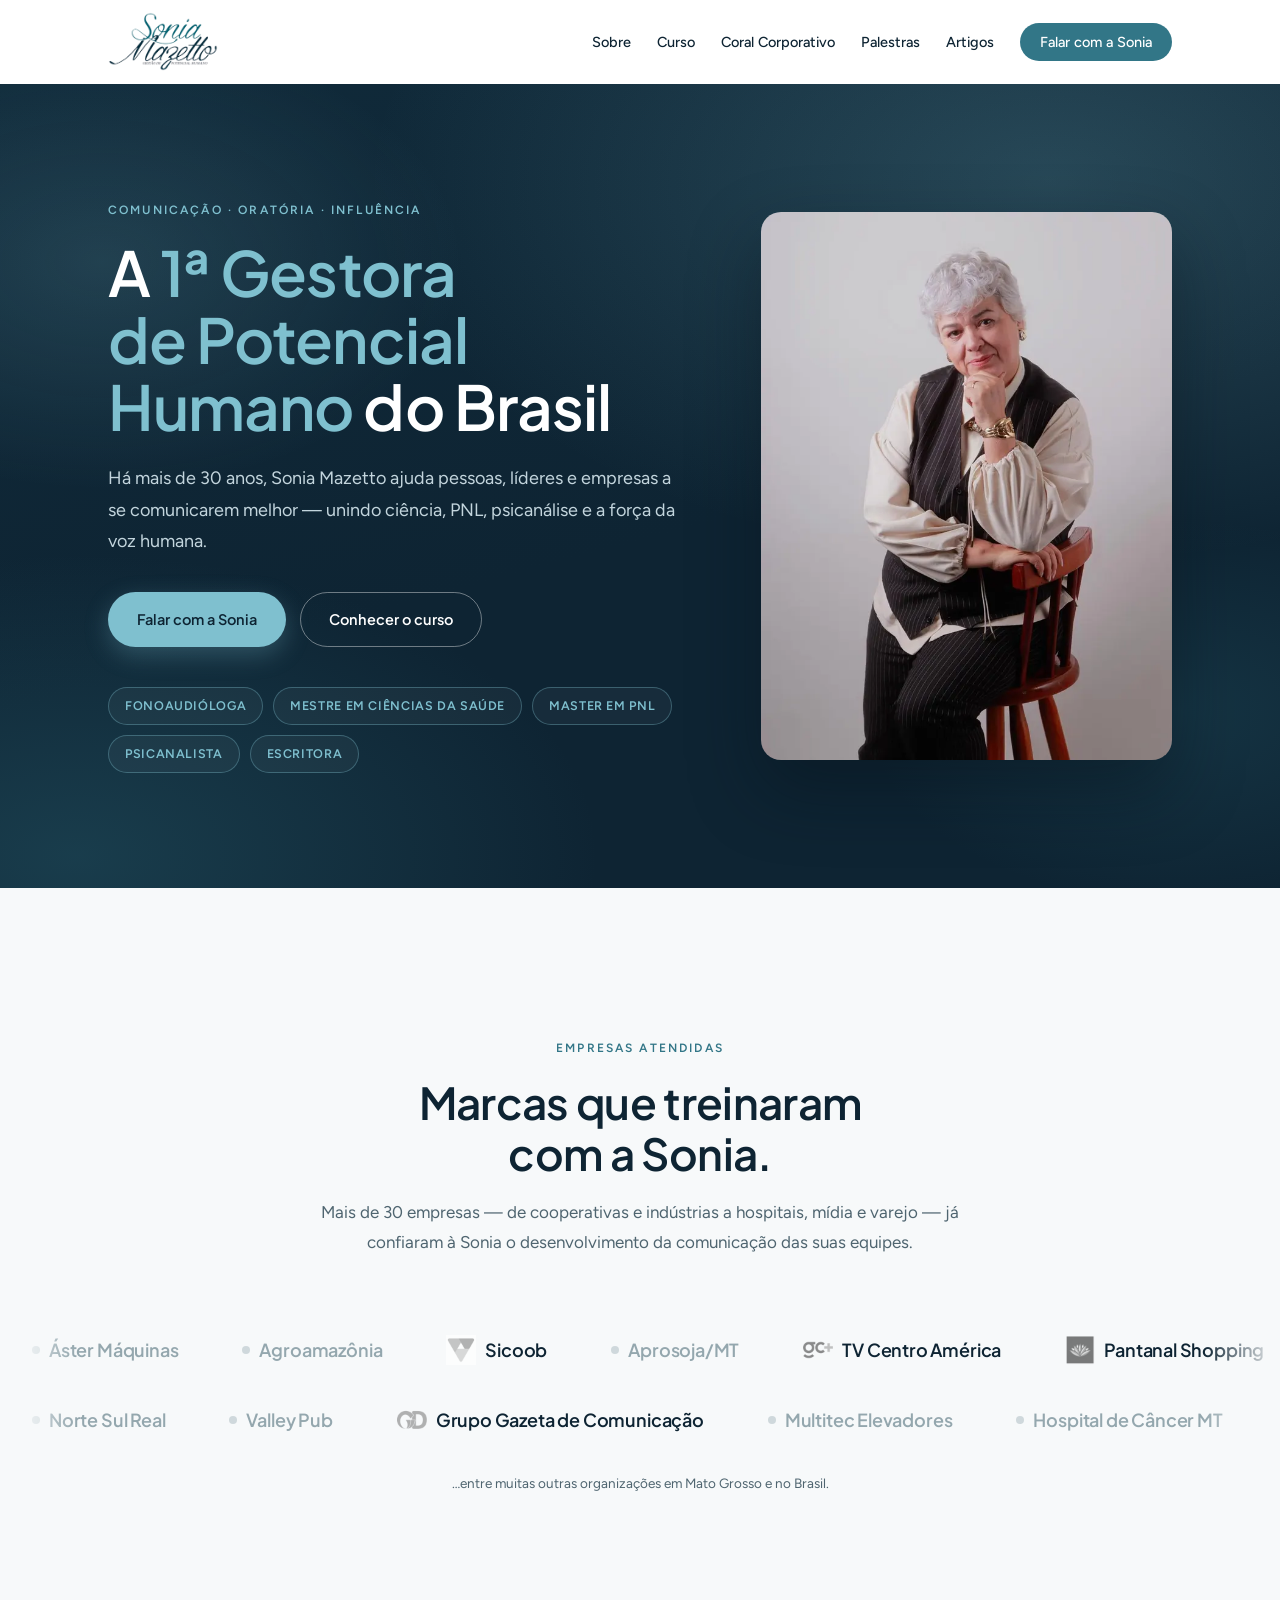
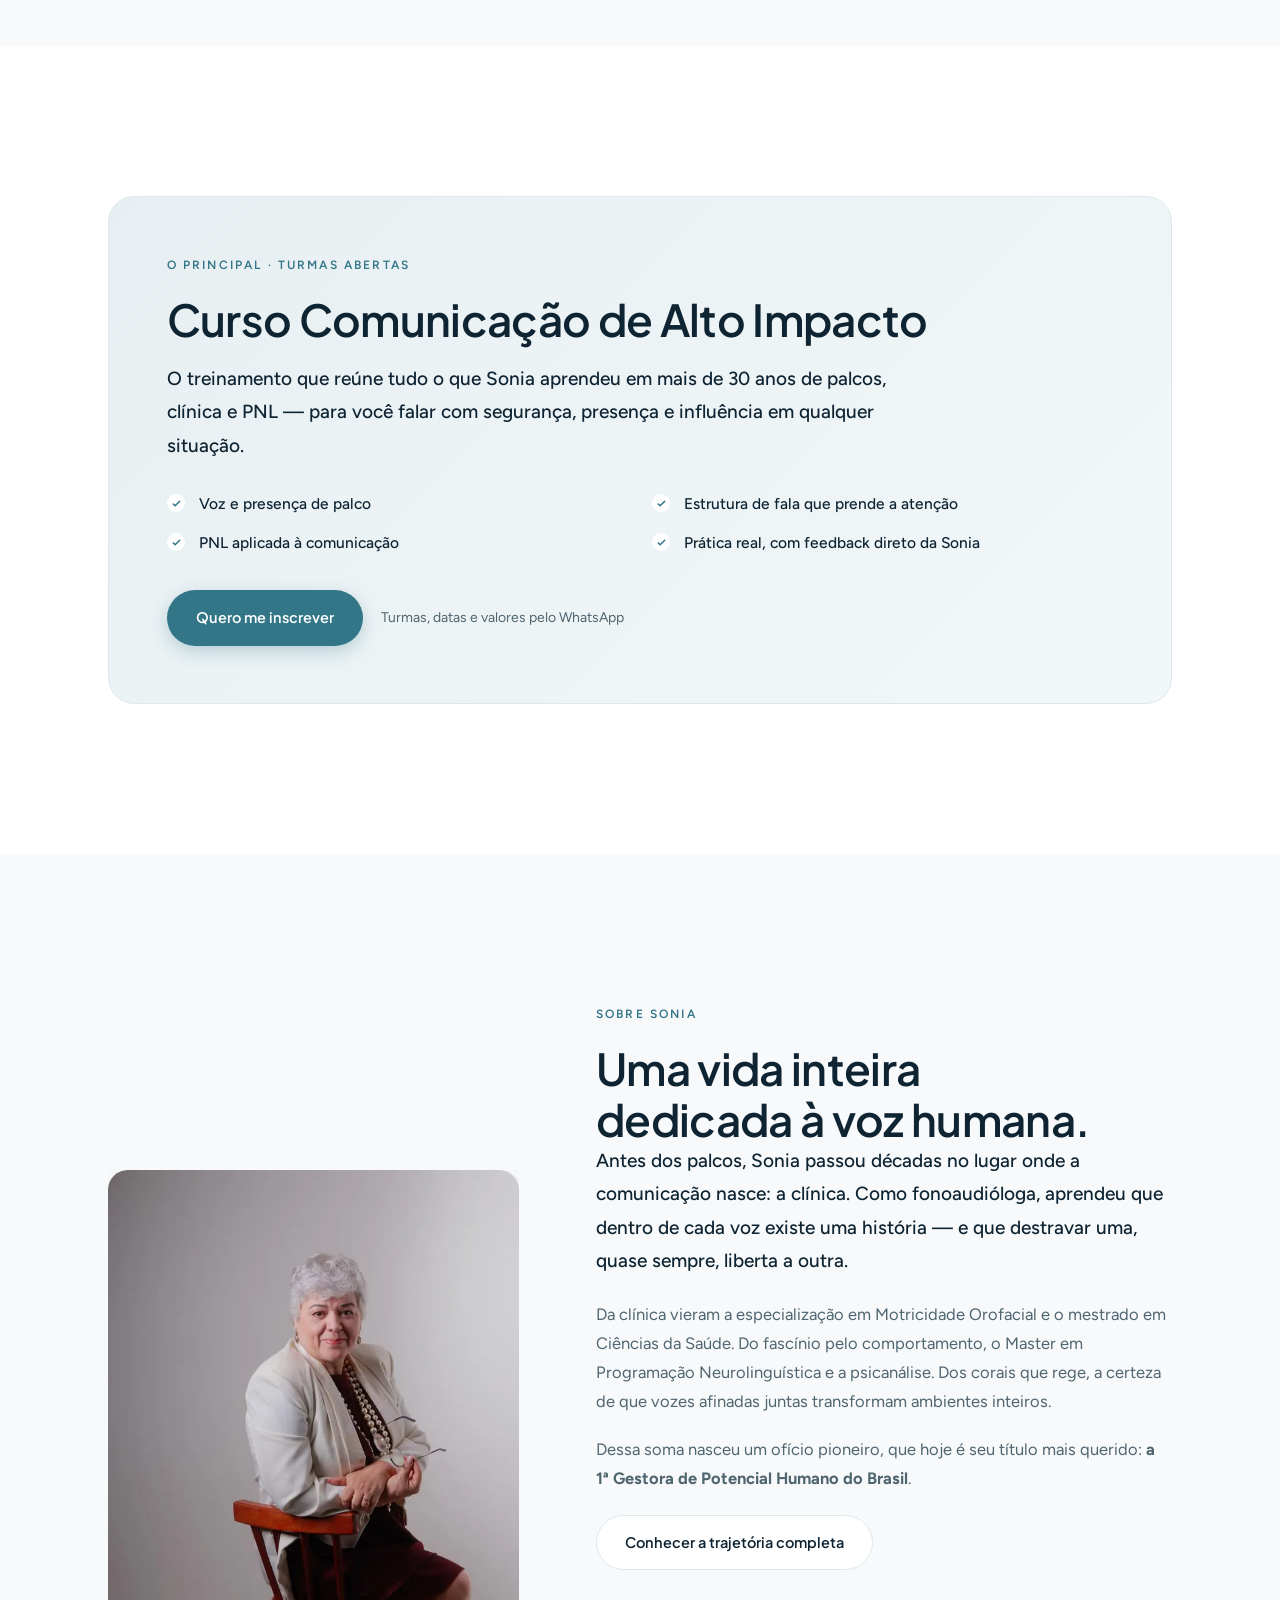
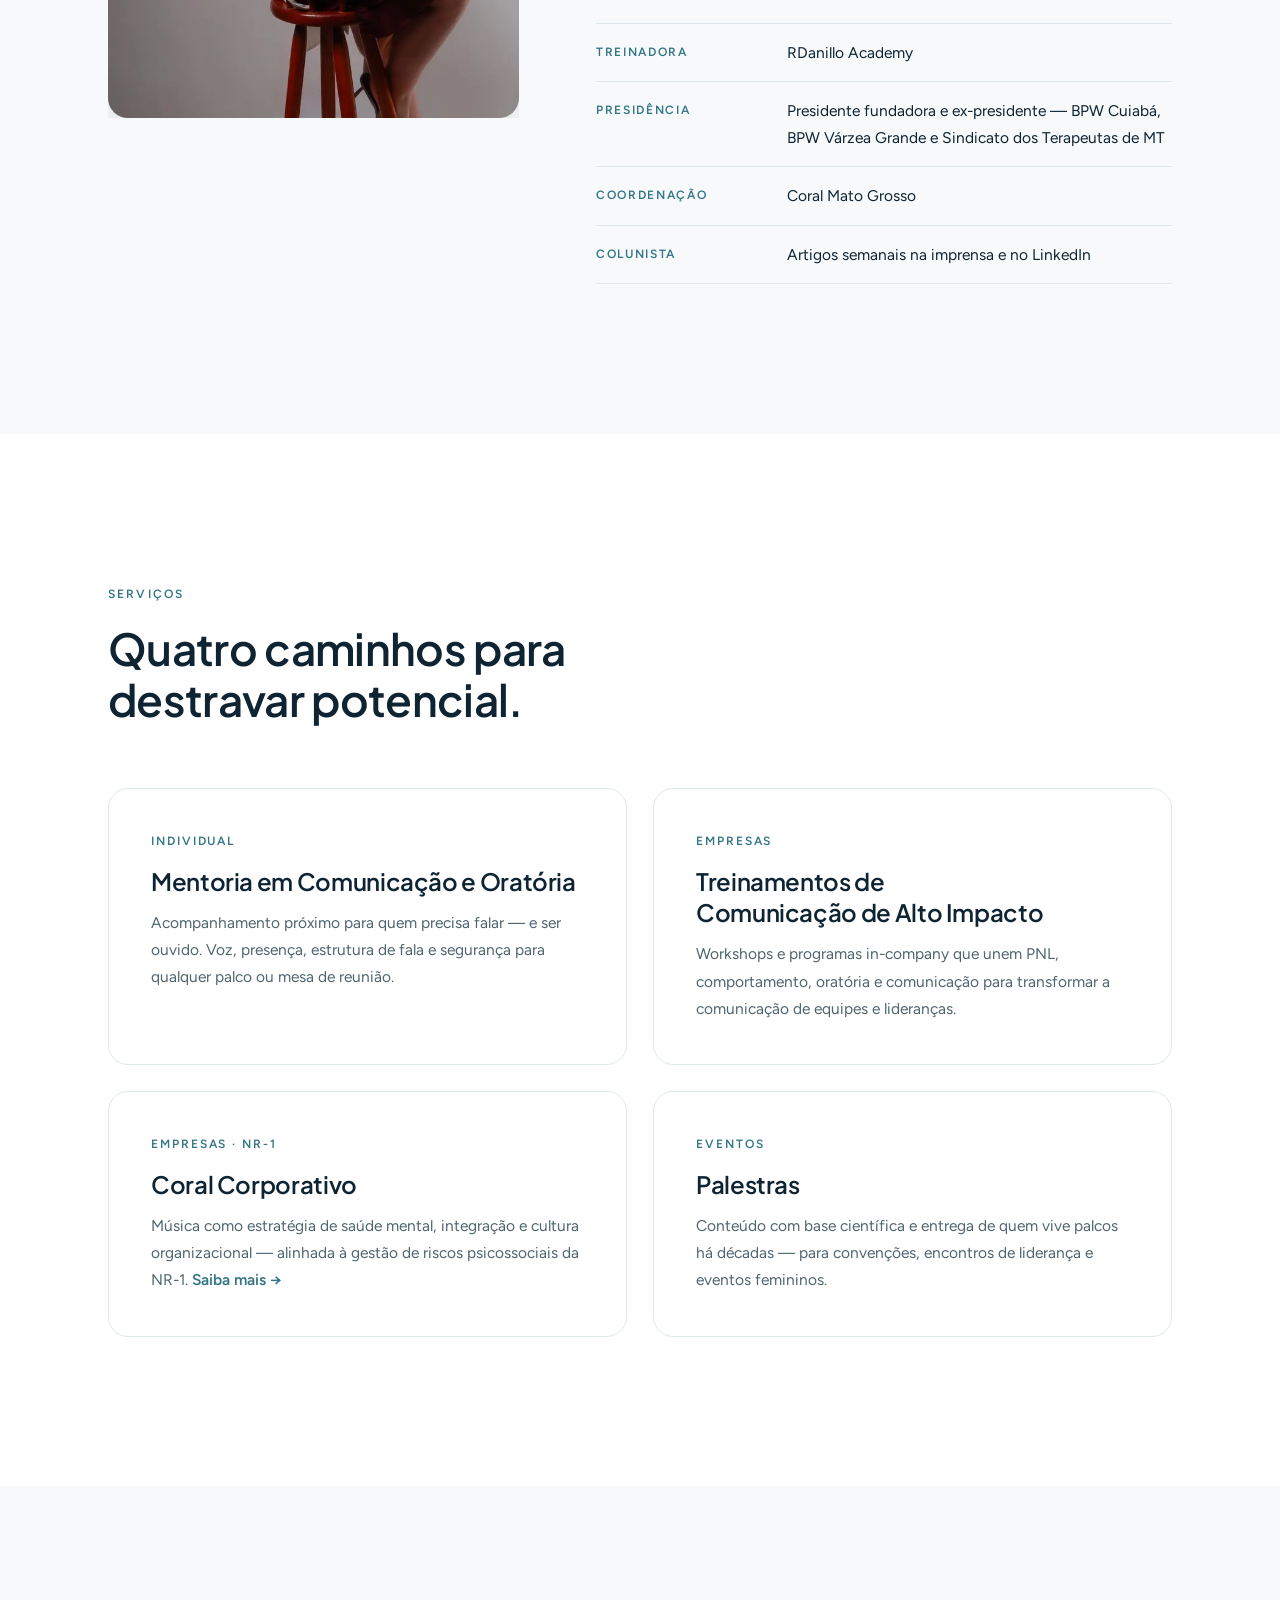
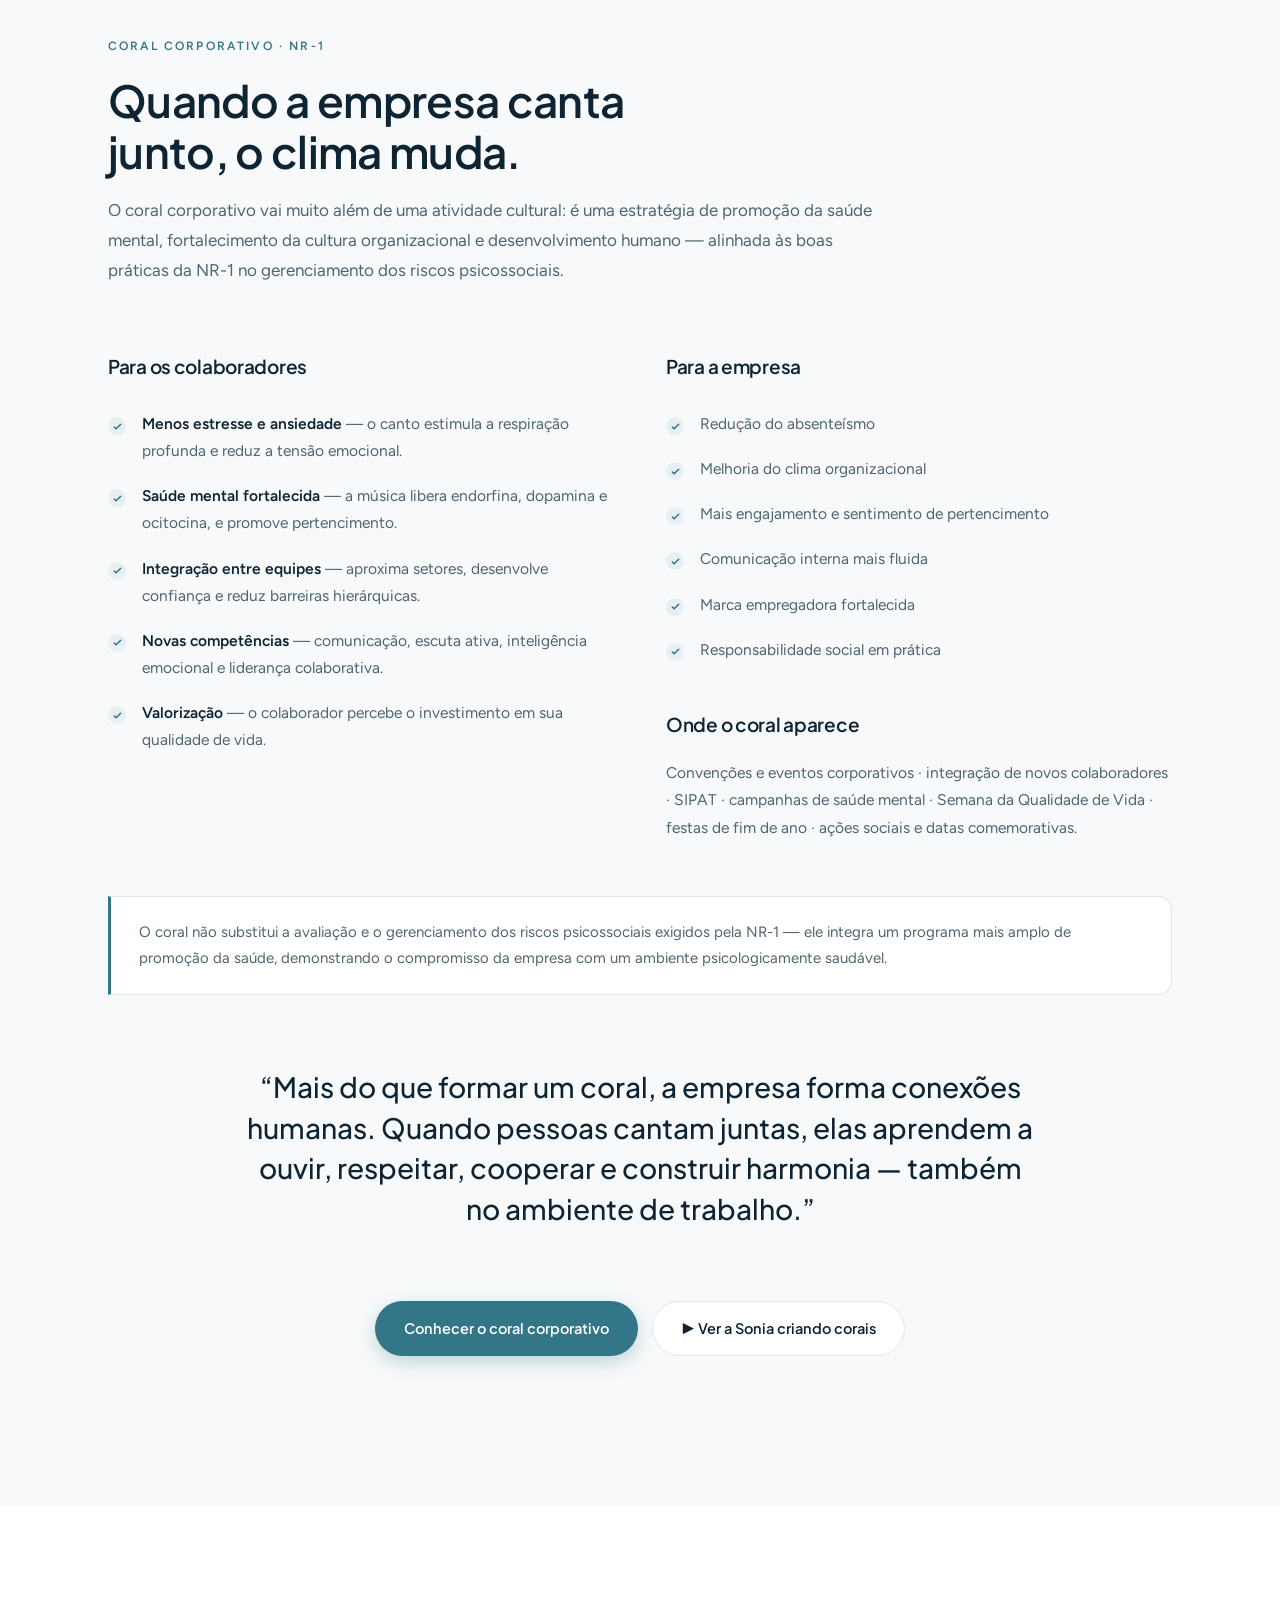
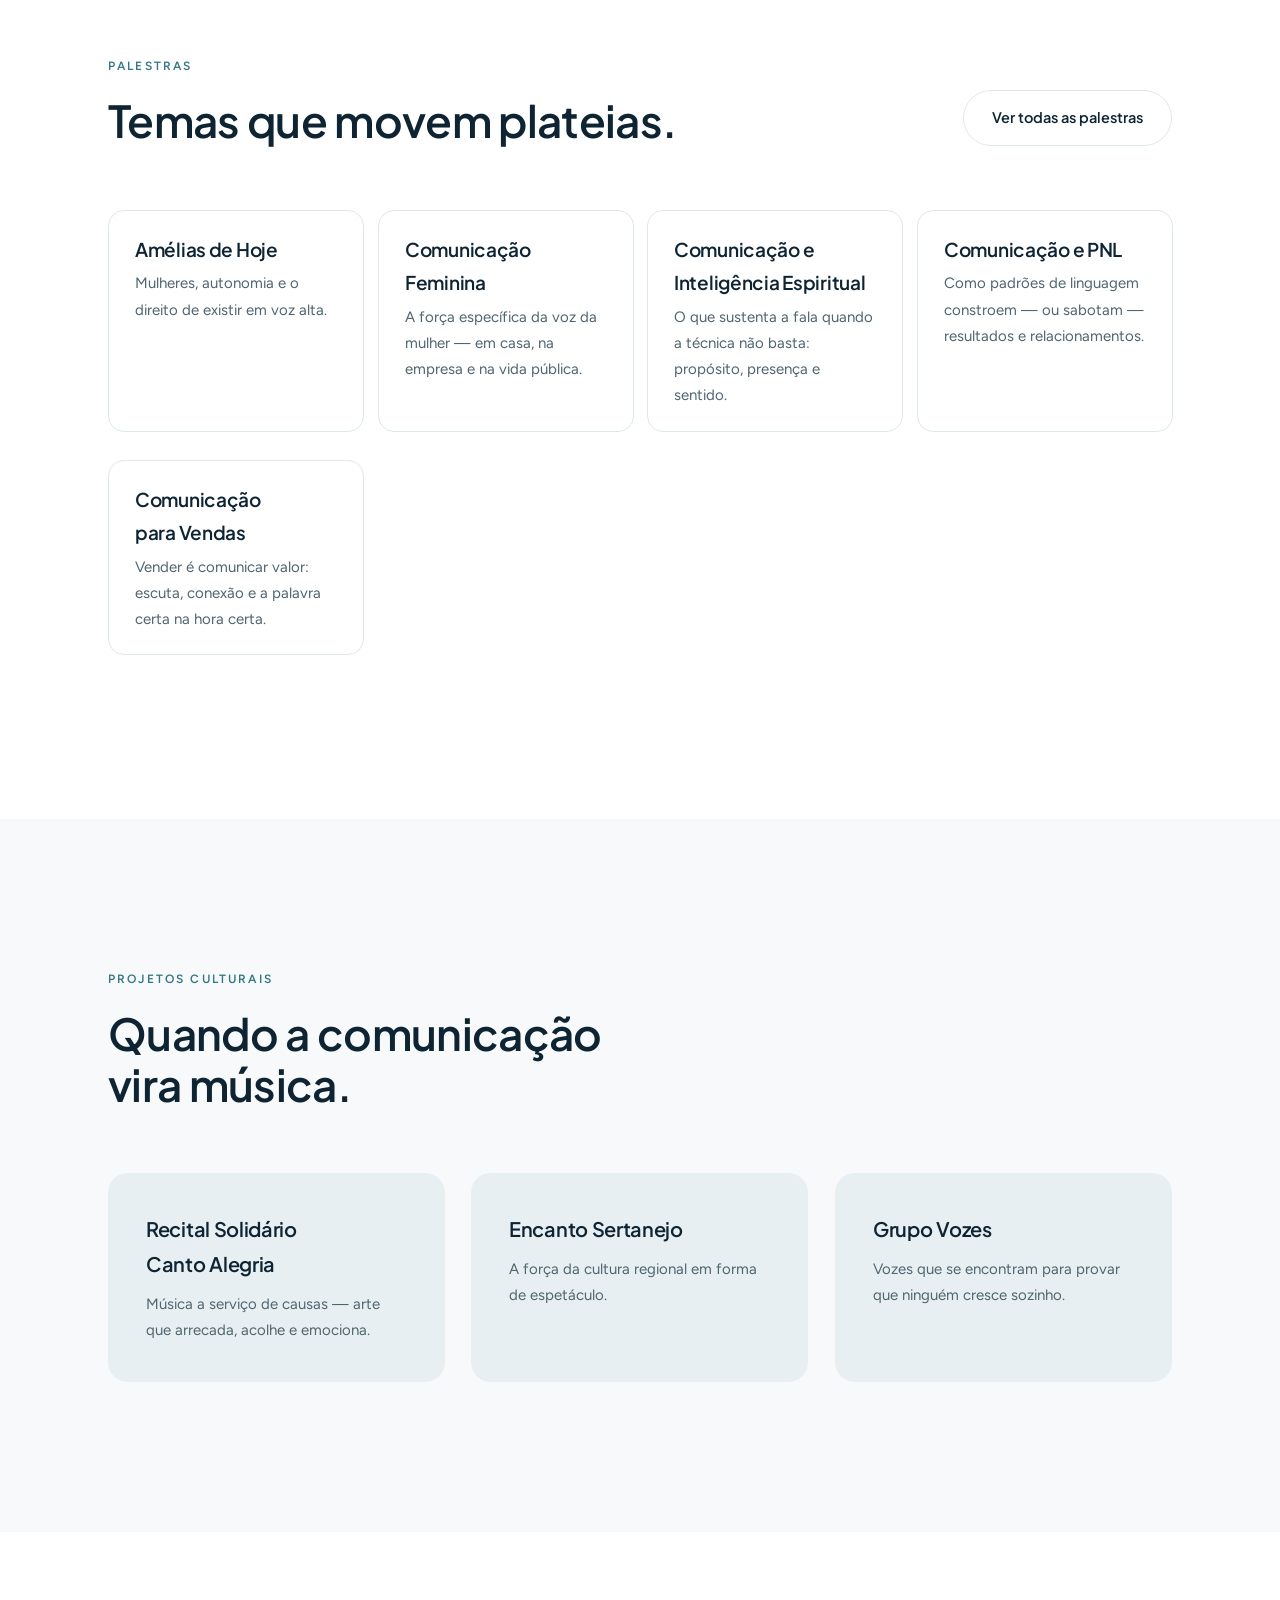
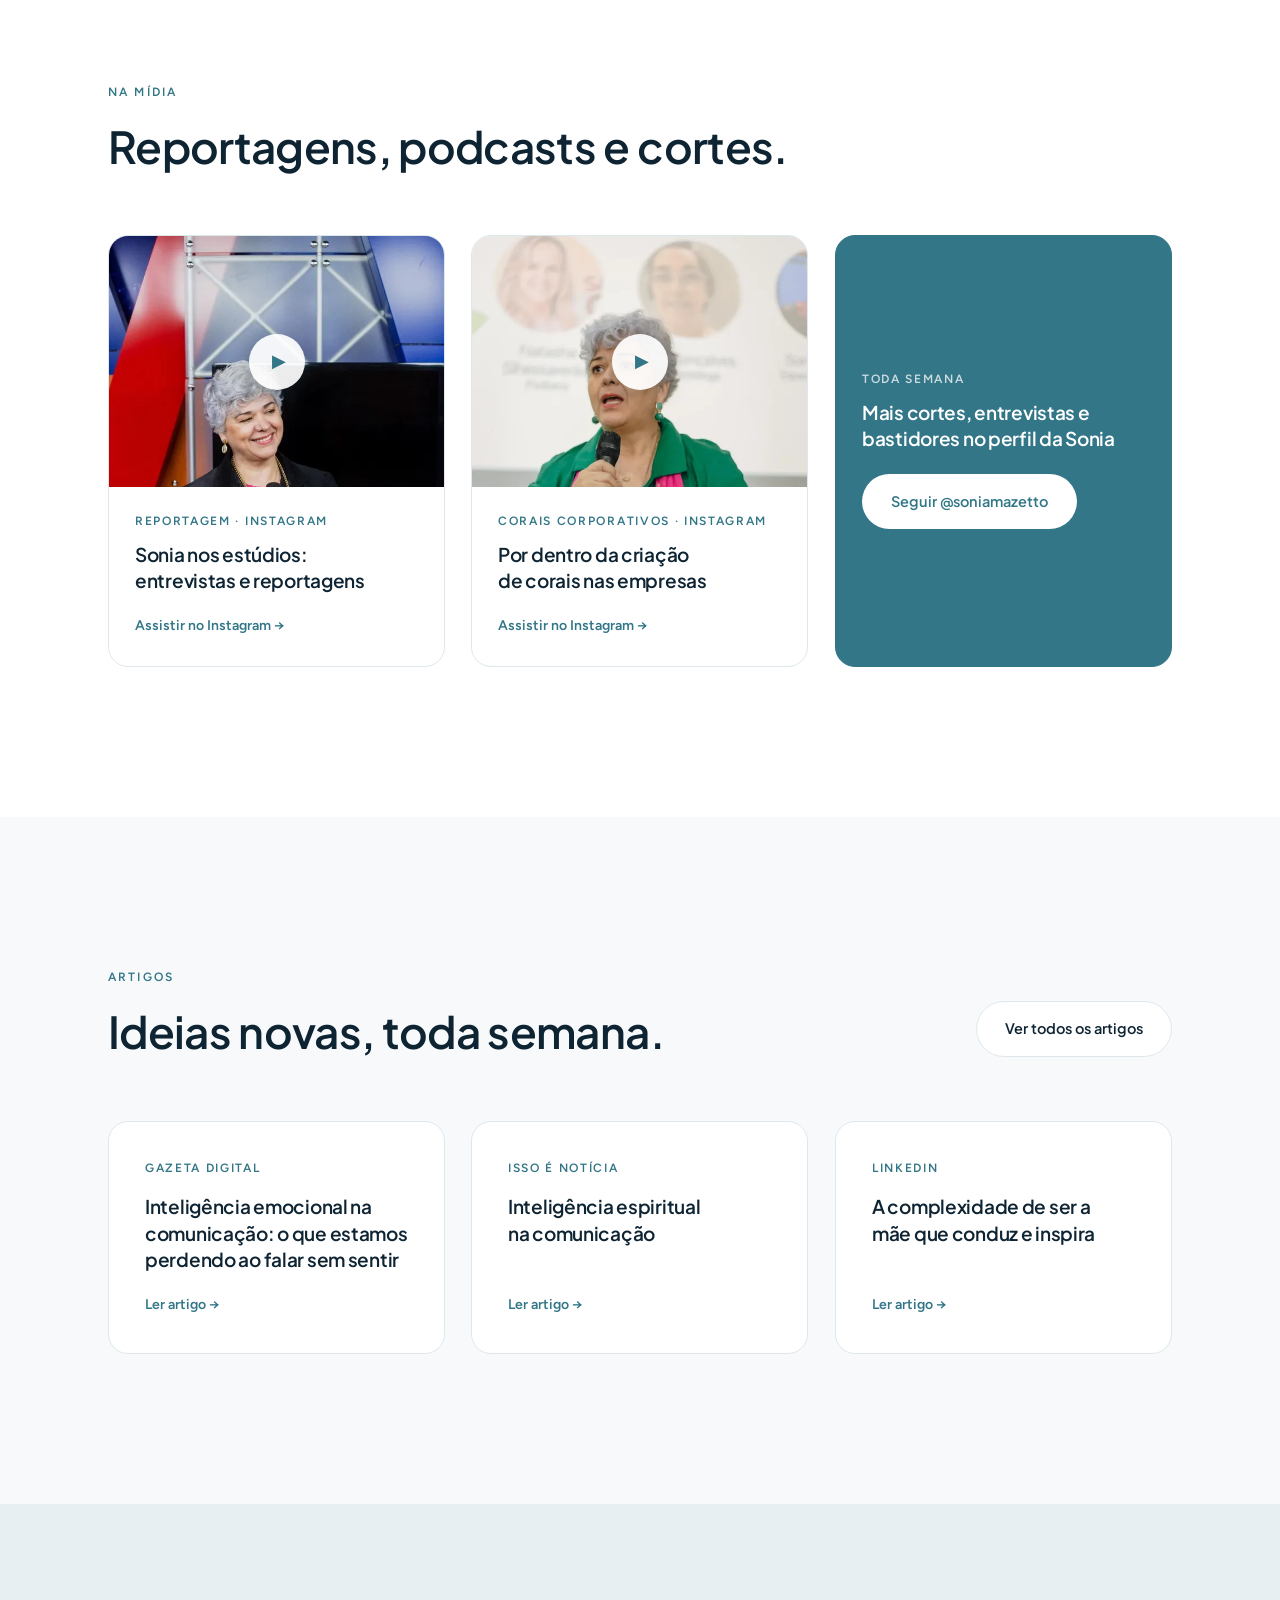
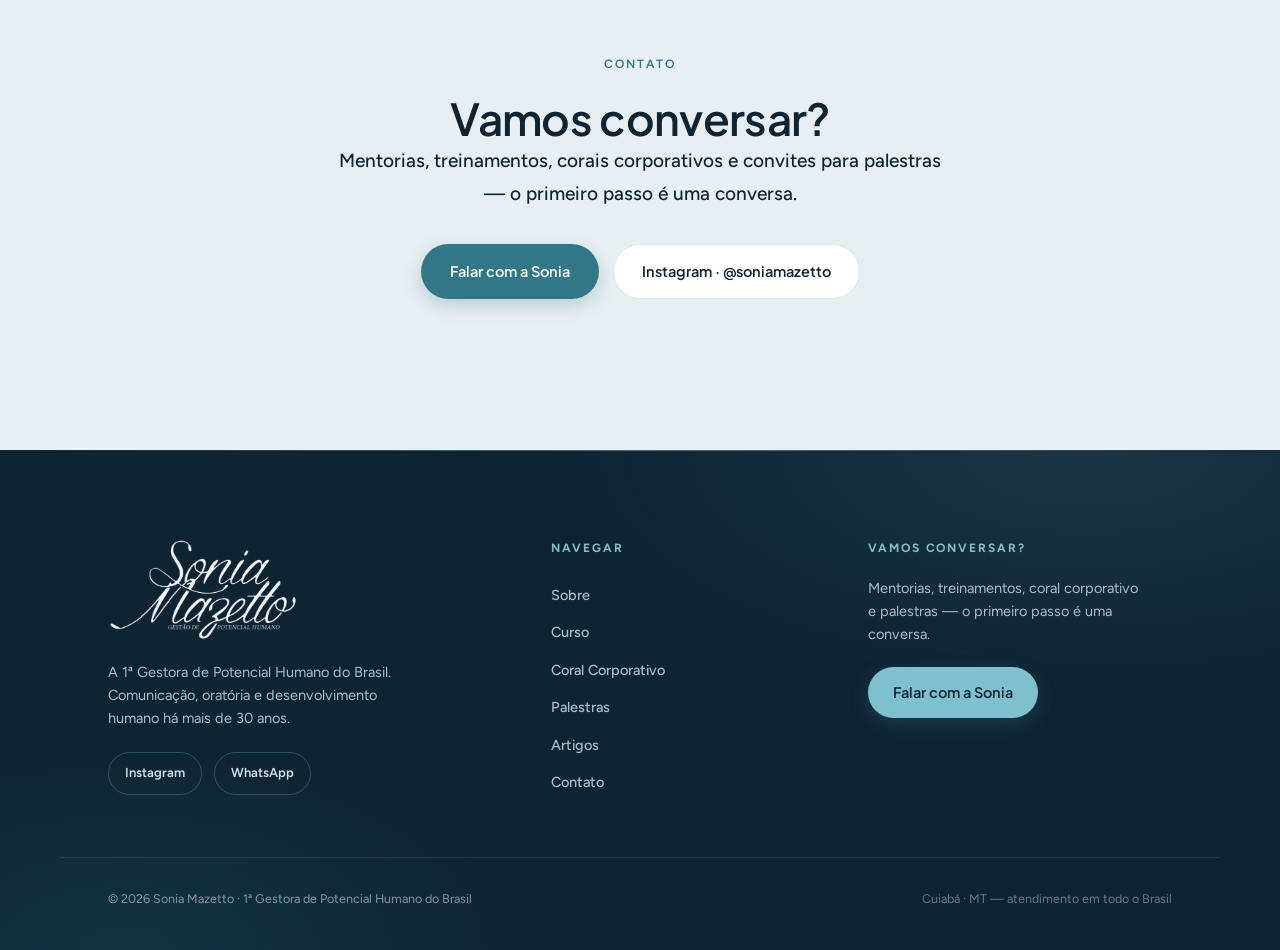
==== commit 597acbf8: "Correções de conteúdo + chips de credencial clicáveis 1. Presidência: presidente fundadora e ex-pres" ====
--- a/index.html
+++ b/index.html
@@ -84,11 +84,11 @@
             <a class="btn btn-ghost" href="oratoria.html">Conhecer o curso</a>
           </div>
           <ul class="hero-chips" aria-label="Credenciais">
-            <li>Fonoaudióloga</li>
-            <li>Mestre em Ciências da Saúde</li>
-            <li>Master em PNL</li>
-            <li>Psicanalista</li>
-            <li>Escritora</li>
+            <li><a href="sobre.html#formacao">Fonoaudióloga</a></li>
+            <li><a href="sobre.html#formacao">Mestre em Ciências da Saúde</a></li>
+            <li><a href="sobre.html#formacao">Master em PNL</a></li>
+            <li><a href="sobre.html#formacao">Psicanalista</a></li>
+            <li><a href="sobre.html#formacao">Escritora</a></li>
           </ul>
         </div>
         <figure class="hero-photo">
@@ -164,7 +164,7 @@
             </div>
             <div>
               <dt>Presidência</dt>
-              <dd>BPW Cuiabá — Business Professional Women</dd>
+              <dd>Presidente fundadora e ex-presidente — BPW Cuiabá, BPW Várzea Grande e Sindicato dos Terapeutas de MT</dd>
             </div>
             <div>
               <dt>Coordenação</dt>
@@ -195,7 +195,7 @@
           <article class="service-card">
             <p class="service-kicker">Empresas</p>
             <h3>Treinamentos de Comunicação de Alto Impacto</h3>
-            <p>Workshops e programas in-company que unem PNL, técnica vocal e comportamento para transformar a comunicação de equipes e lideranças.</p>
+            <p>Workshops e programas in-company que unem PNL, comportamento, oratória e comunicação para transformar a comunicação de equipes e lideranças.</p>
           </article>
           <article class="service-card">
             <p class="service-kicker">Empresas · NR-1</p>
--- a/css/styles.css
+++ b/css/styles.css
@@ -288,6 +288,17 @@
   border-radius: 999px;
   padding: 7px 16px;
 }
+/* chips que são links: área clicável cobre a pílula inteira */
+.hero-chips li:has(a) { padding: 0; }
+.hero-chips li a {
+  display: block;
+  padding: 7px 16px;
+  color: inherit;
+  text-decoration: none;
+  border-radius: 999px;
+}
+.hero-chips li:hover { border-color: var(--sky); color: #fff; }
+.hero-chips li a:focus-visible { outline: 2px solid var(--sky); outline-offset: 2px; }
 
 .hero-photo {
   margin: 0;
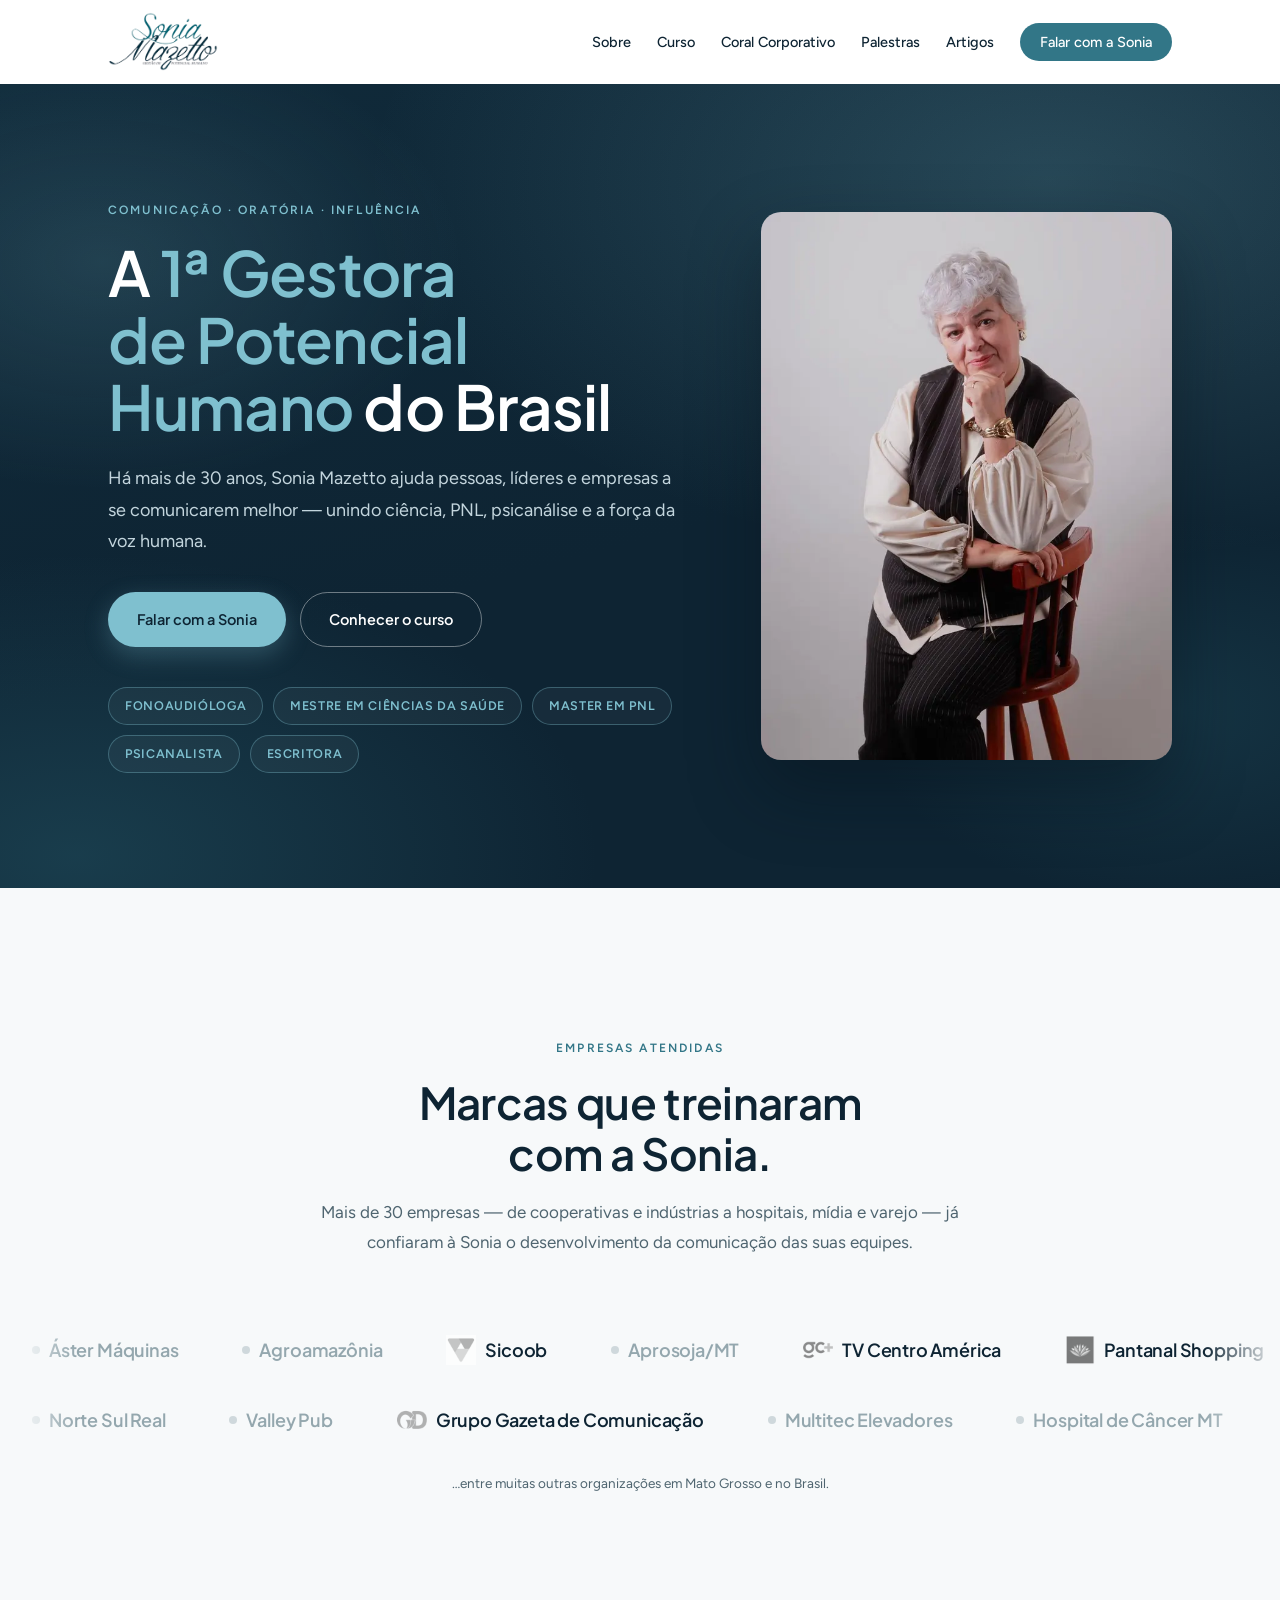
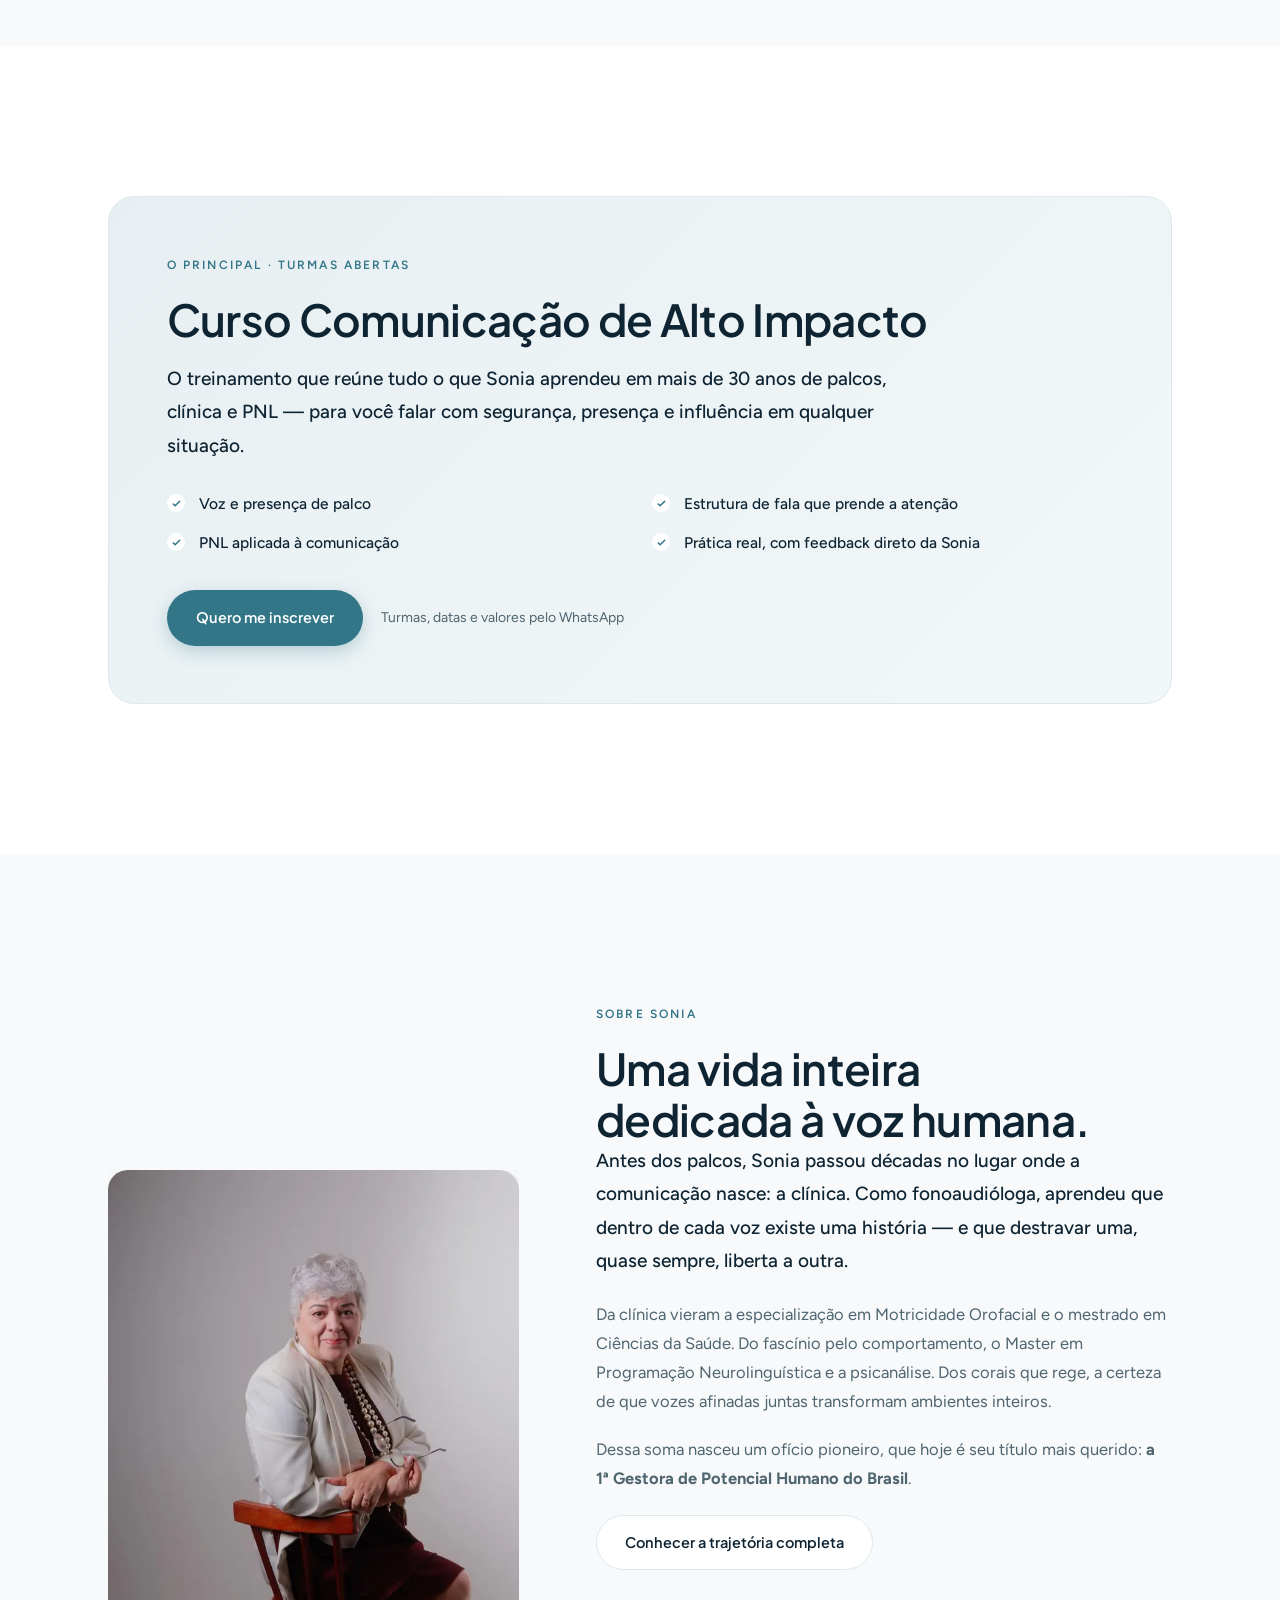
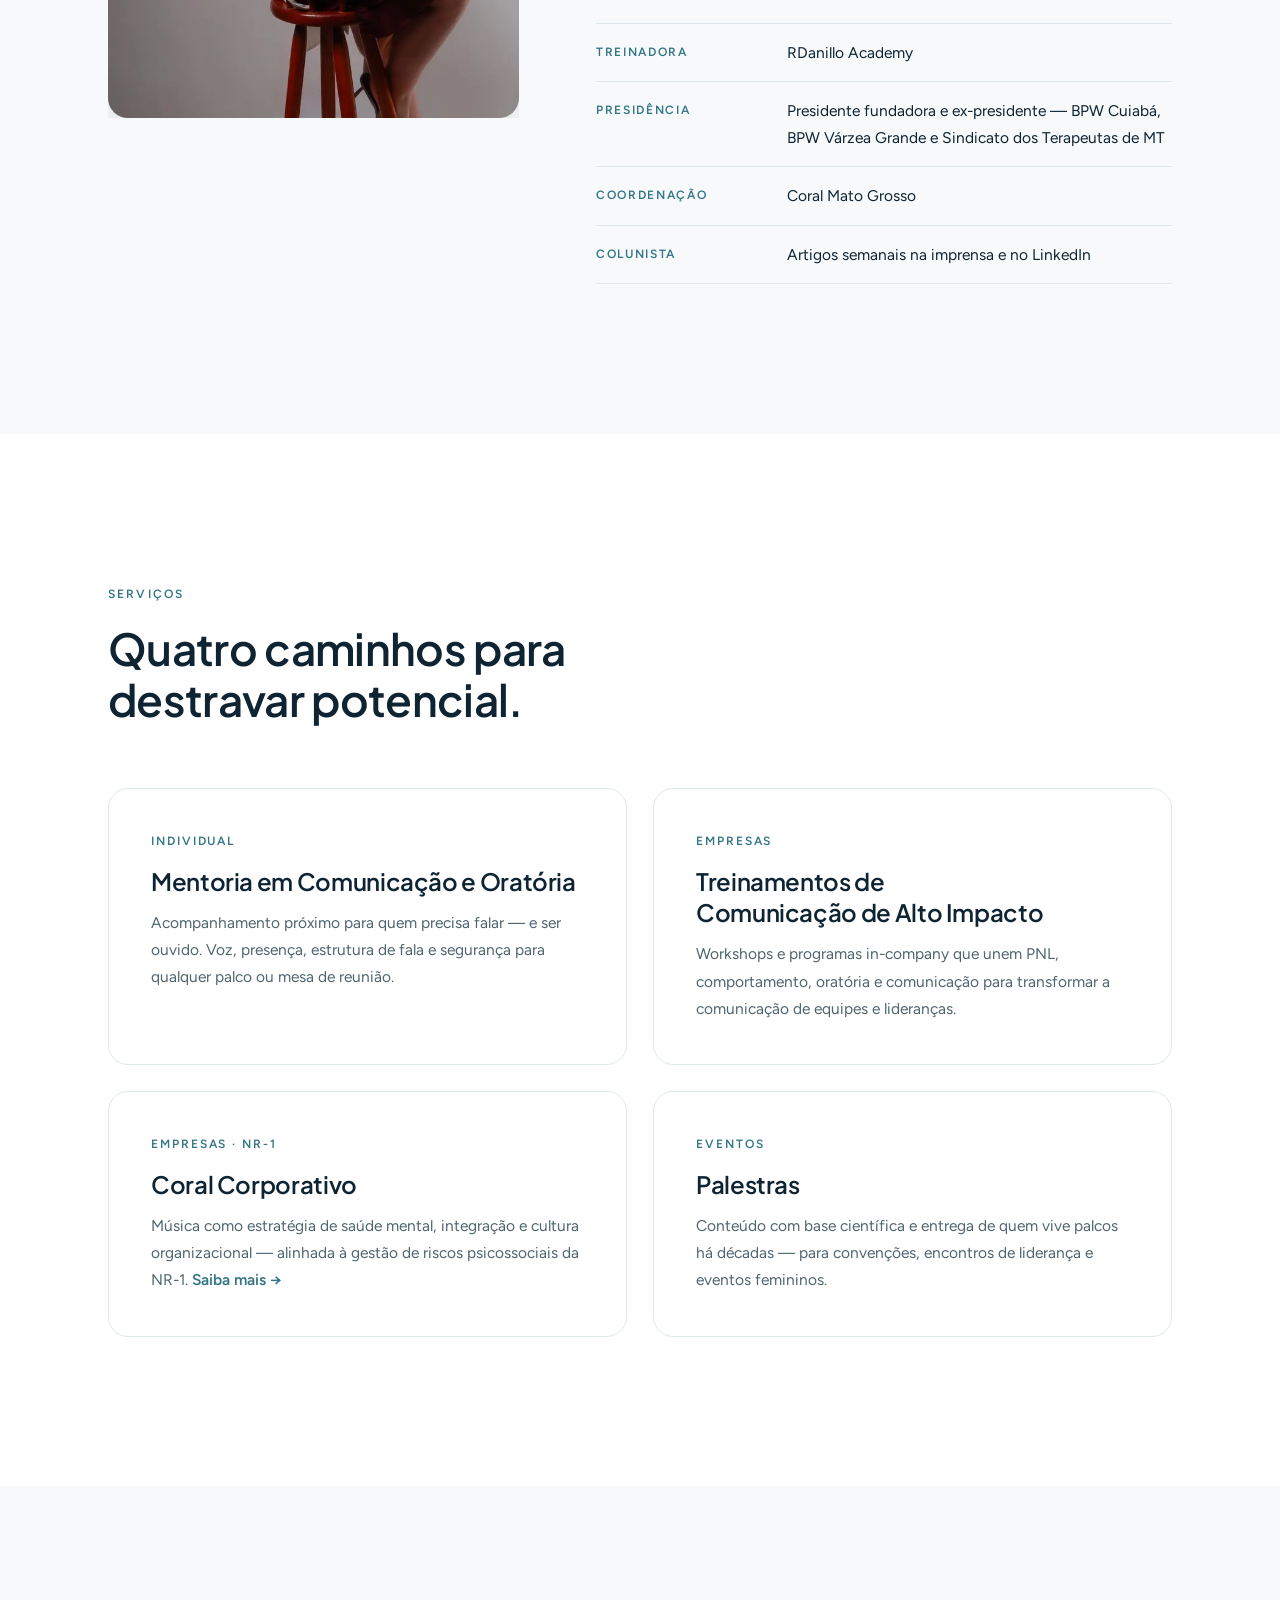
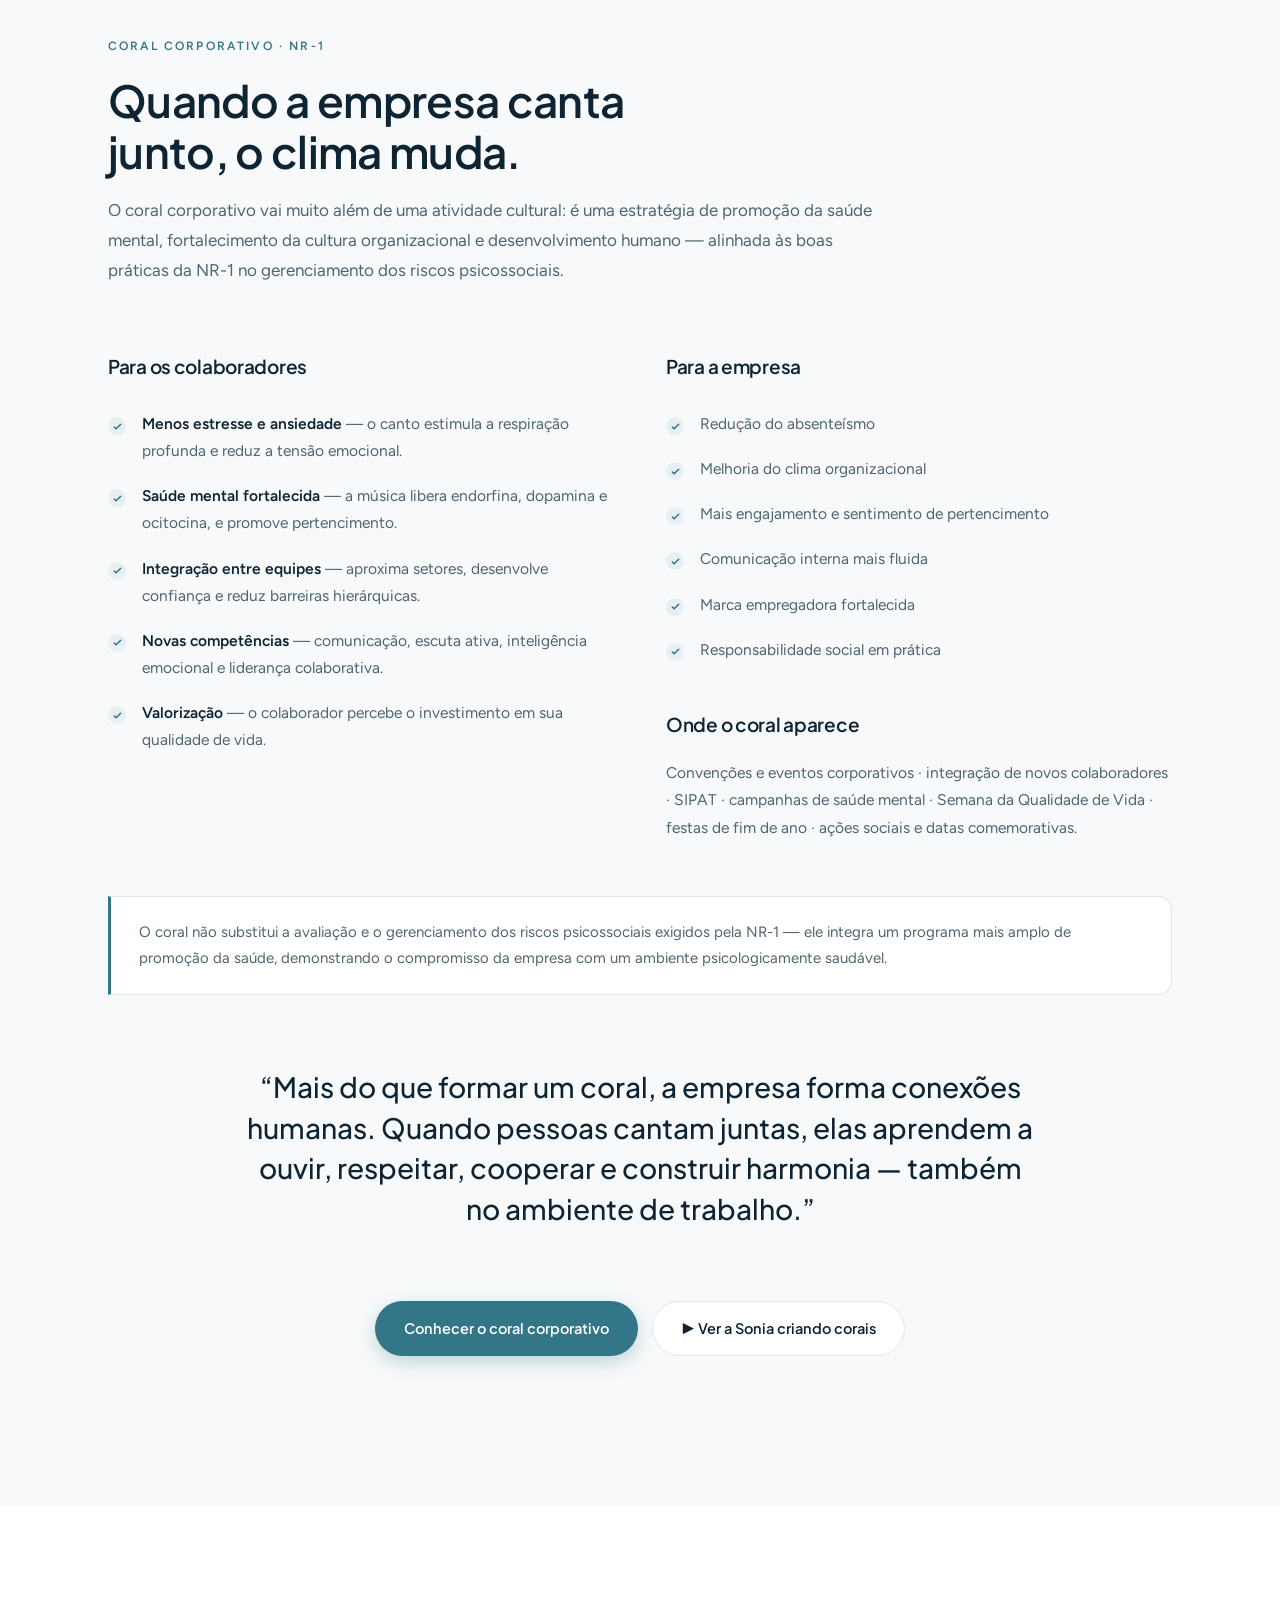
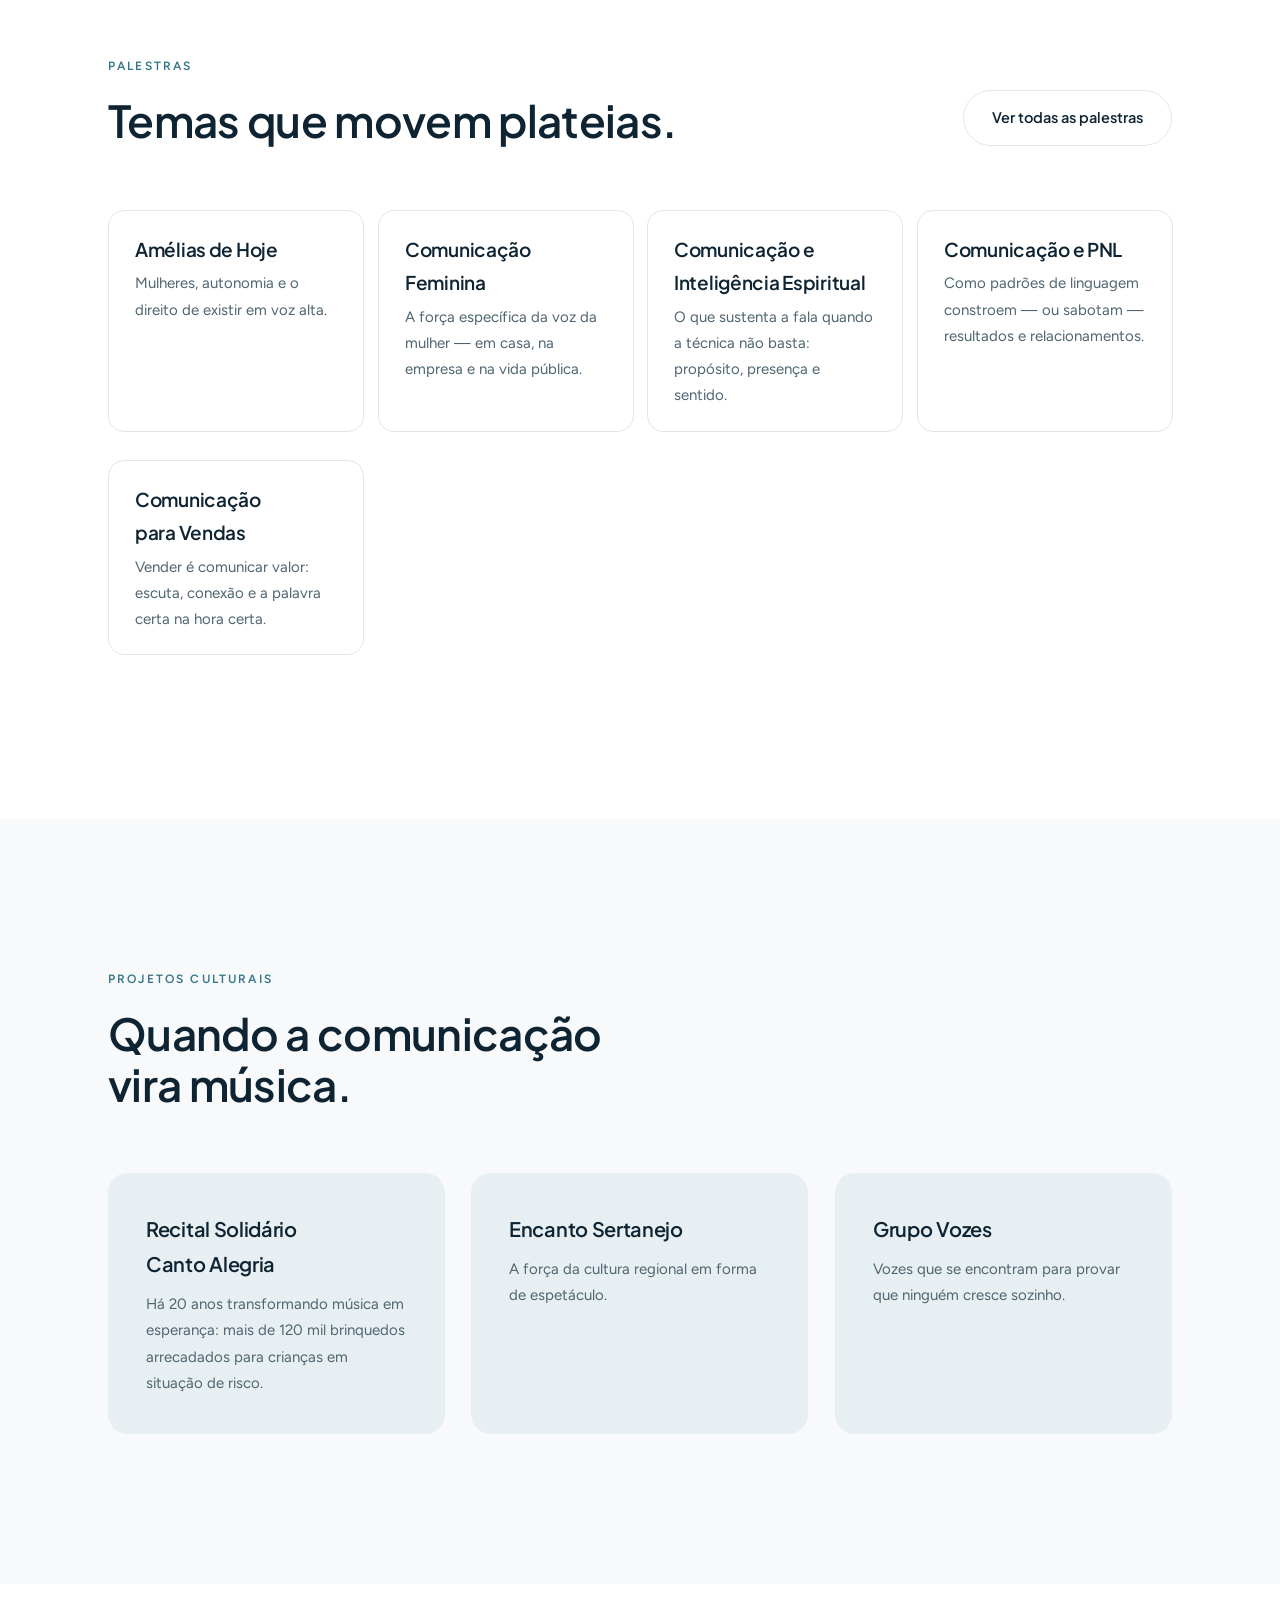
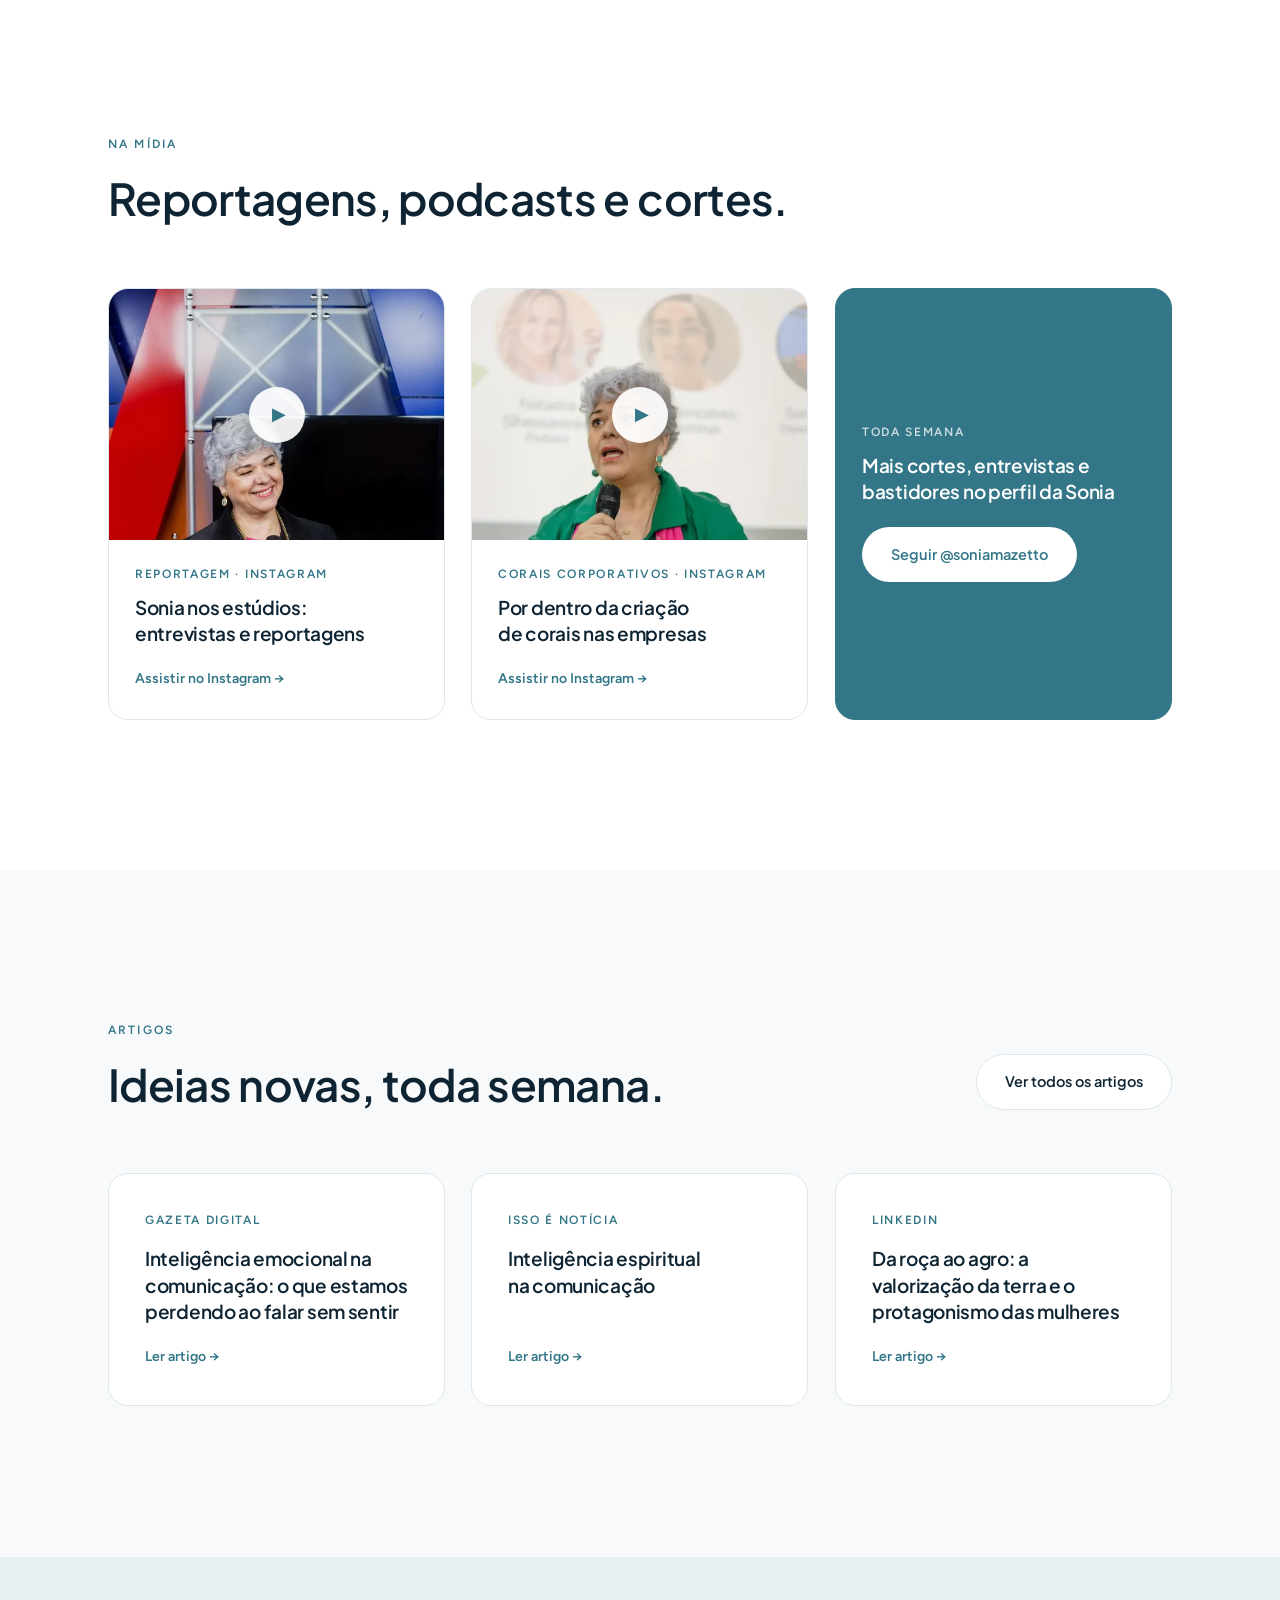
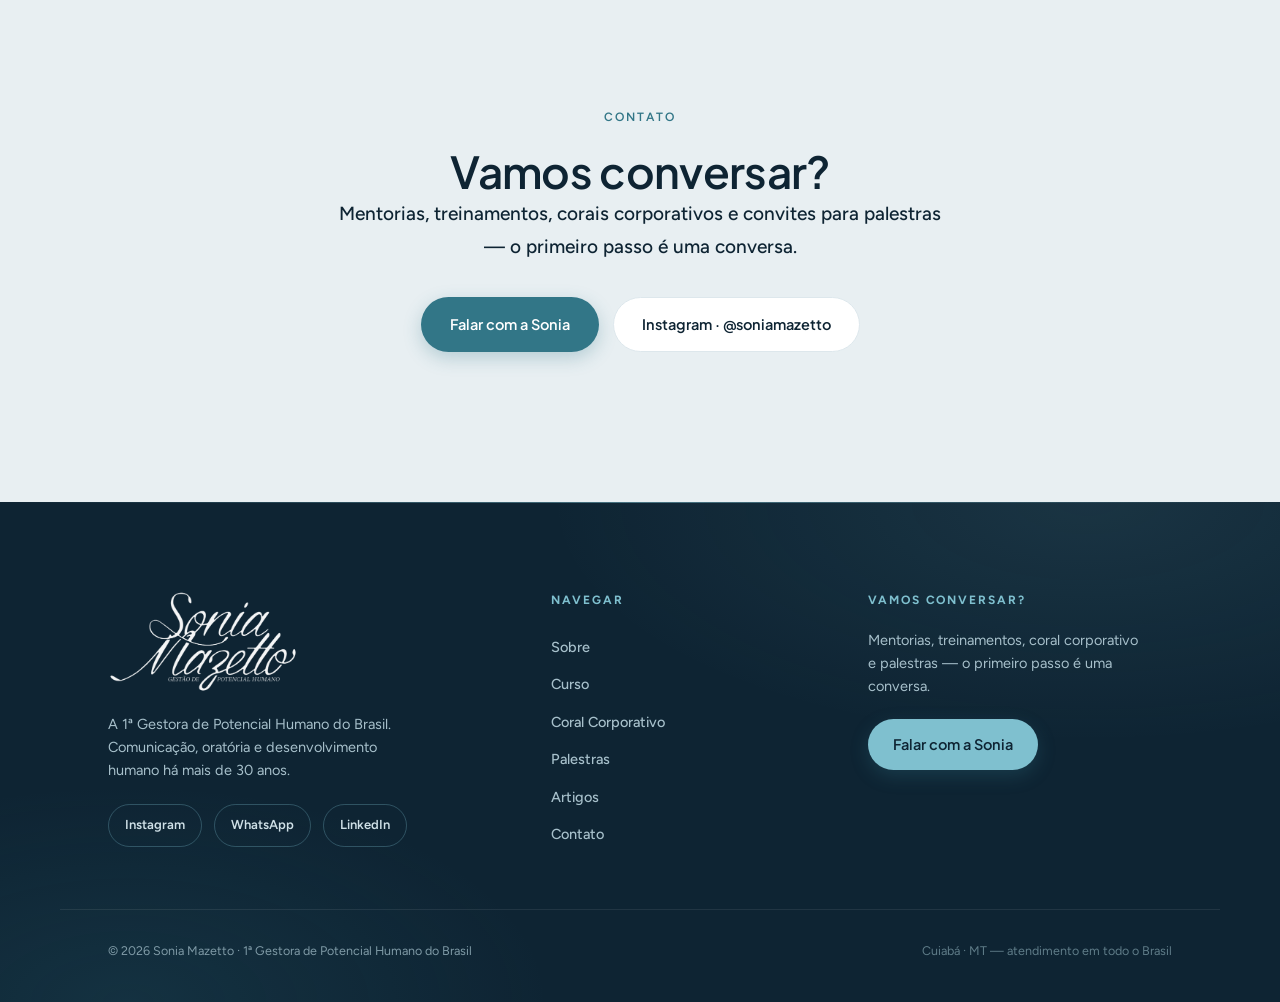
==== commit fa5029fc: "LinkedIn integrado + dados reais do perfil - Link do LinkedIn no rodapé das 7 páginas, no contato (m" ====
--- a/index.html
+++ b/index.html
@@ -7,12 +7,12 @@
   <meta name="description" content="Sonia Mazetto, a 1ª Gestora de Potencial Humano do Brasil. Mentoria em comunicação e oratória, treinamentos de alto impacto, corais corporativos alinhados à NR-1 e palestras.">
   <meta name="author" content="Sonia Mazetto">
   <meta name="theme-color" content="#ffffff">
-  <link rel="canonical" href="https://www.soniamazetto.com.br/">
+  <link rel="canonical" href="https://soniamazetto.com.br/">
 
   <meta property="og:type" content="website">
   <meta property="og:title" content="Sonia Mazetto — 1ª Gestora de Potencial Humano do Brasil">
   <meta property="og:description" content="Mentoria em comunicação e oratória, treinamentos de alto impacto, corais corporativos (NR-1) e palestras. Mais de 30 anos desenvolvendo pessoas.">
-  <meta property="og:image" content="assets/sonia-sobre.jpg">
+  <meta property="og:image" content="https://soniamazetto.com.br/assets/sonia-sobre.jpg">
   <meta property="og:locale" content="pt_BR">
 
   <link rel="icon" type="image/svg+xml" href="assets/favicon.svg">
@@ -41,9 +41,7 @@
       "Comunicação Feminina",
       "Comunicação para Vendas"
     ],
-    "sameAs": [
-      "https://www.instagram.com/soniamazetto"
-    ]
+    "sameAs": ["https://www.instagram.com/soniamazetto", "https://www.linkedin.com/in/sonia-mazetto-1ab87527"]
   }
   </script>
 </head>
@@ -84,11 +82,11 @@
             <a class="btn btn-ghost" href="oratoria.html">Conhecer o curso</a>
           </div>
           <ul class="hero-chips" aria-label="Credenciais">
-            <li><a href="sobre.html#formacao">Fonoaudióloga</a></li>
-            <li><a href="sobre.html#formacao">Mestre em Ciências da Saúde</a></li>
-            <li><a href="sobre.html#formacao">Master em PNL</a></li>
-            <li><a href="sobre.html#formacao">Psicanalista</a></li>
-            <li><a href="sobre.html#formacao">Escritora</a></li>
+            <li><button type="button" data-cred="fono">Fonoaudióloga</button></li>
+            <li><button type="button" data-cred="mestre">Mestre em Ciências da Saúde</button></li>
+            <li><button type="button" data-cred="pnl">Master em PNL</button></li>
+            <li><button type="button" data-cred="psi">Psicanalista</button></li>
+            <li><button type="button" data-cred="escritora">Escritora</button></li>
           </ul>
         </div>
         <figure class="hero-photo">
@@ -308,7 +306,7 @@
         <div class="project-grid">
           <article class="project-card">
             <h3>Recital Solidário Canto Alegria</h3>
-            <p>Música a serviço de causas — arte que arrecada, acolhe e emociona.</p>
+            <p>Há 20 anos transformando música em esperança: mais de 120 mil brinquedos arrecadados para crianças em situação de risco.</p>
           </article>
           <article class="project-card">
             <h3>Encanto Sertanejo</h3>
@@ -384,9 +382,9 @@
             <h3>Inteligência espiritual na comunicação</h3>
             <span class="card-more">Ler artigo →</span>
           </a>
-          <a class="article-card" href="https://pt.linkedin.com/pulse/complexidade-de-ser-m%C3%A3e-que-conduz-e-inspira-sonia-mazetto" target="_blank" rel="noopener">
+          <a class="article-card" href="https://pt.linkedin.com/pulse/da-ro%C3%A7a-ao-agro-valoriza%C3%A7%C3%A3o-terra-e-o-protagonismo-das-sonia-mazetto-l8jvf" target="_blank" rel="noopener">
             <p class="article-source">LinkedIn</p>
-            <h3>A complexidade de ser a mãe que conduz e inspira</h3>
+            <h3>Da roça ao agro: a valorização da terra e o protagonismo das mulheres</h3>
             <span class="card-more">Ler artigo →</span>
           </a>
         </div>
@@ -418,6 +416,7 @@
         <div class="footer-social">
           <a href="https://www.instagram.com/soniamazetto" target="_blank" rel="noopener">Instagram</a>
           <a href="https://wa.me/556599826370" target="_blank" rel="noopener">WhatsApp</a>
+          <a href="https://www.linkedin.com/in/sonia-mazetto-1ab87527" target="_blank" rel="noopener">LinkedIn</a>
         </div>
       </div>
       <nav class="footer-nav reveal" aria-label="Navegação do rodapé">
--- a/css/styles.css
+++ b/css/styles.css
@@ -288,17 +288,102 @@
   border-radius: 999px;
   padding: 7px 16px;
 }
-/* chips que são links: área clicável cobre a pílula inteira */
-.hero-chips li:has(a) { padding: 0; }
-.hero-chips li a {
+/* chips interativos (link ou botão): área clicável cobre a pílula inteira */
+.hero-chips li:has(a),
+.hero-chips li:has(button) { padding: 0; }
+.hero-chips li a,
+.hero-chips li button {
   display: block;
   padding: 7px 16px;
   color: inherit;
   text-decoration: none;
   border-radius: 999px;
-}
-.hero-chips li:hover { border-color: var(--sky); color: #fff; }
-.hero-chips li a:focus-visible { outline: 2px solid var(--sky); outline-offset: 2px; }
+  background: none;
+  border: 0;
+  font: inherit;
+  letter-spacing: inherit;
+  text-transform: inherit;
+  cursor: pointer;
+}
+/* hover só nos chips que realmente fazem algo */
+.hero-chips li:has(a):hover,
+.hero-chips li:has(button):hover { border-color: var(--sky); color: #fff; transform: translateY(-3px); }
+.hero-chips li a:focus-visible,
+.hero-chips li button:focus-visible { outline: 2px solid var(--sky); outline-offset: 2px; }
+
+/* ---------- Modal de credenciais ---------- */
+.cred-overlay {
+  position: fixed;
+  inset: 0;
+  z-index: 300;
+  display: grid;
+  place-items: center;
+  padding: 20px;
+  background: rgba(6, 18, 27, 0.6);
+  backdrop-filter: blur(8px);
+  -webkit-backdrop-filter: blur(8px);
+  opacity: 0;
+  transition: opacity 0.3s var(--ease);
+}
+.cred-overlay.is-open { opacity: 1; }
+.cred-overlay[hidden] { display: none; }
+
+.cred-modal {
+  position: relative;
+  width: min(480px, 100%);
+  background:
+    radial-gradient(420px 260px at 85% 0%, rgba(127, 192, 207, 0.16), transparent 60%),
+    var(--ink);
+  color: #fff;
+  border: 1px solid rgba(127, 192, 207, 0.25);
+  border-radius: 22px;
+  padding: clamp(28px, 5vw, 42px);
+  box-shadow: 0 40px 90px rgba(4, 14, 22, 0.6);
+  transform: translateY(14px) scale(0.97);
+  transition: transform 0.35s var(--ease);
+}
+.cred-overlay.is-open .cred-modal { transform: none; }
+
+.cred-kicker {
+  font-size: 12px;
+  font-weight: 600;
+  letter-spacing: 0.18em;
+  text-transform: uppercase;
+  color: var(--sky);
+  margin: 0 0 10px;
+}
+.cred-modal h3 {
+  color: #fff;
+  font-size: clamp(22px, 3vw, 28px);
+  margin-bottom: 12px;
+}
+.cred-text { font-size: 15.5px; line-height: 1.65; color: #c3d5dd; margin: 0 0 24px; }
+.cred-link.btn {
+  background: var(--sky);
+  color: var(--ink);
+  box-shadow: none;
+}
+.cred-link.btn:hover { background: #96ccd9; }
+
+.cred-close {
+  position: absolute;
+  top: 14px;
+  right: 14px;
+  width: 38px;
+  height: 38px;
+  display: grid;
+  place-items: center;
+  background: rgba(255, 255, 255, 0.06);
+  border: 1px solid rgba(255, 255, 255, 0.15);
+  border-radius: 50%;
+  color: #cfe0e7;
+  font-size: 20px;
+  line-height: 1;
+  cursor: pointer;
+  transition: background-color 0.25s var(--ease), color 0.25s var(--ease);
+}
+.cred-close:hover { background: var(--sky); color: var(--ink); }
+.cred-close:focus-visible { outline: 2px solid var(--sky); outline-offset: 2px; }
 
 .hero-photo {
   margin: 0;
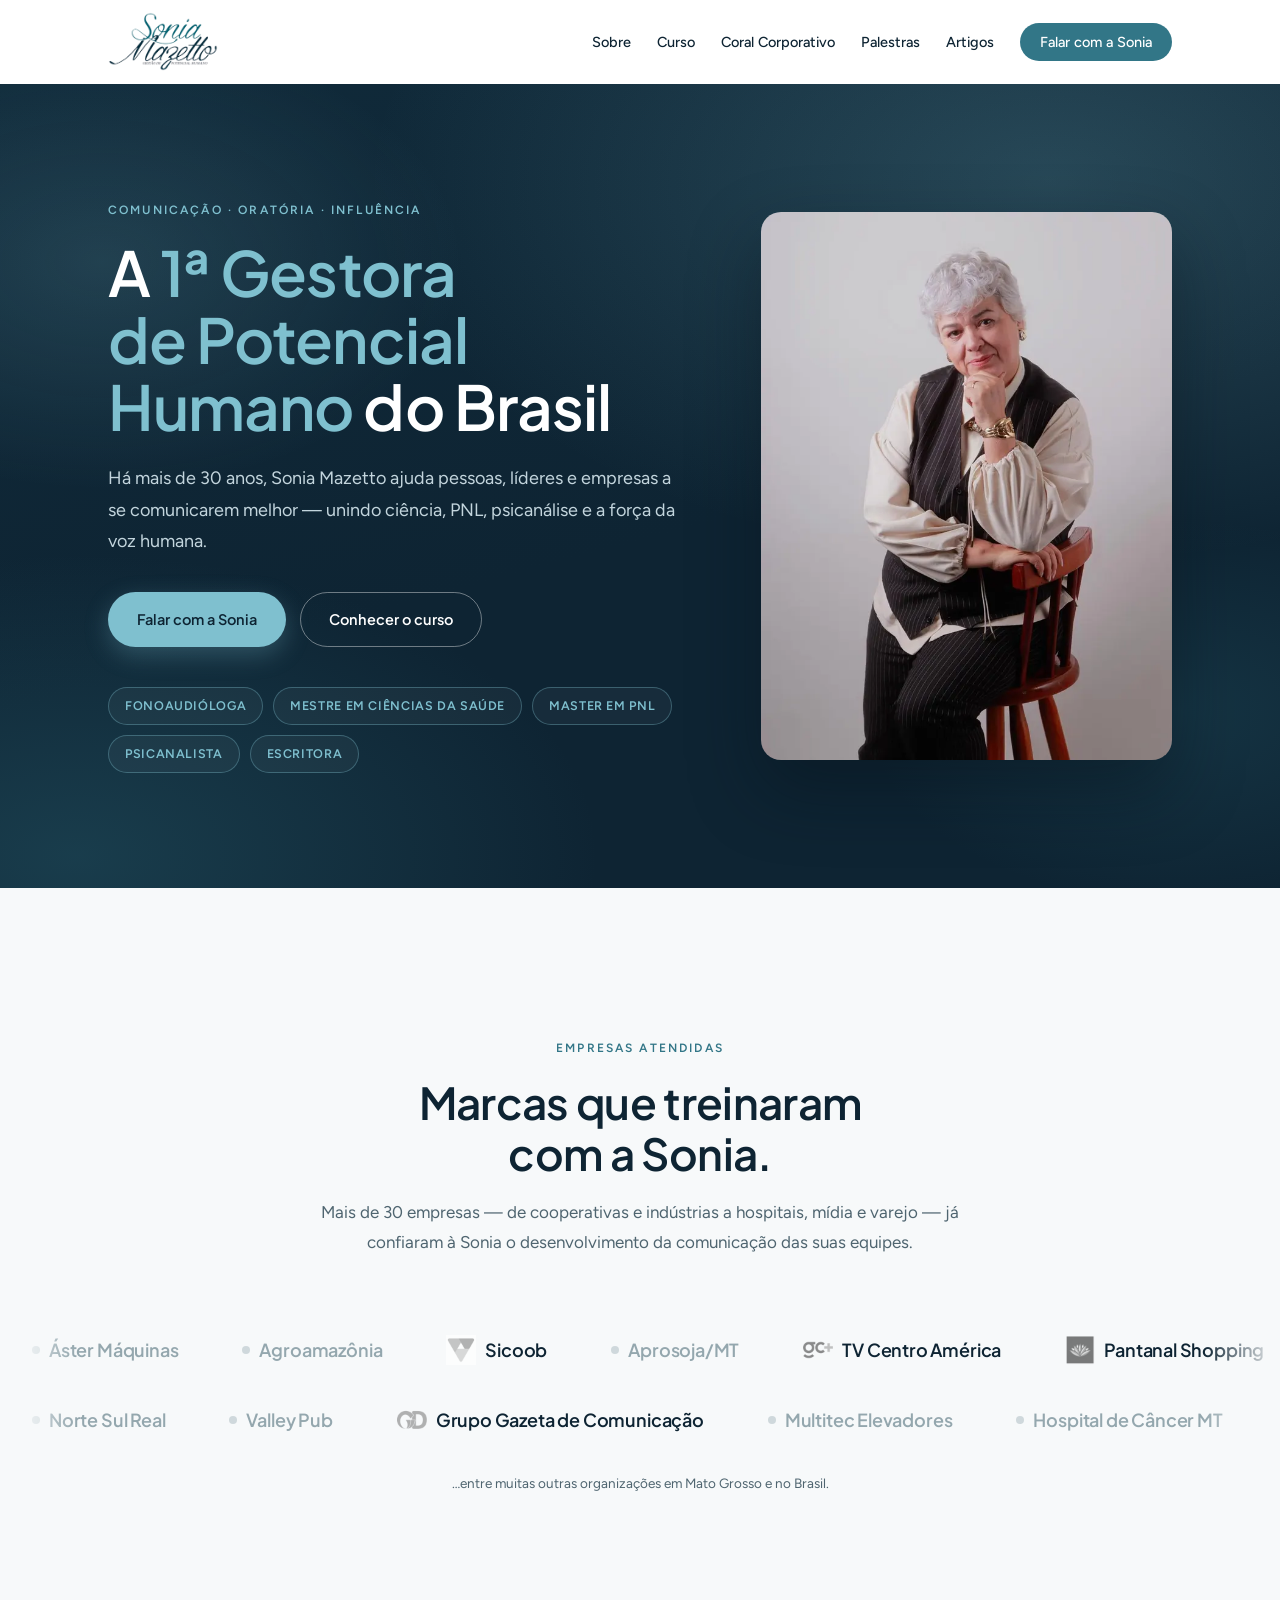
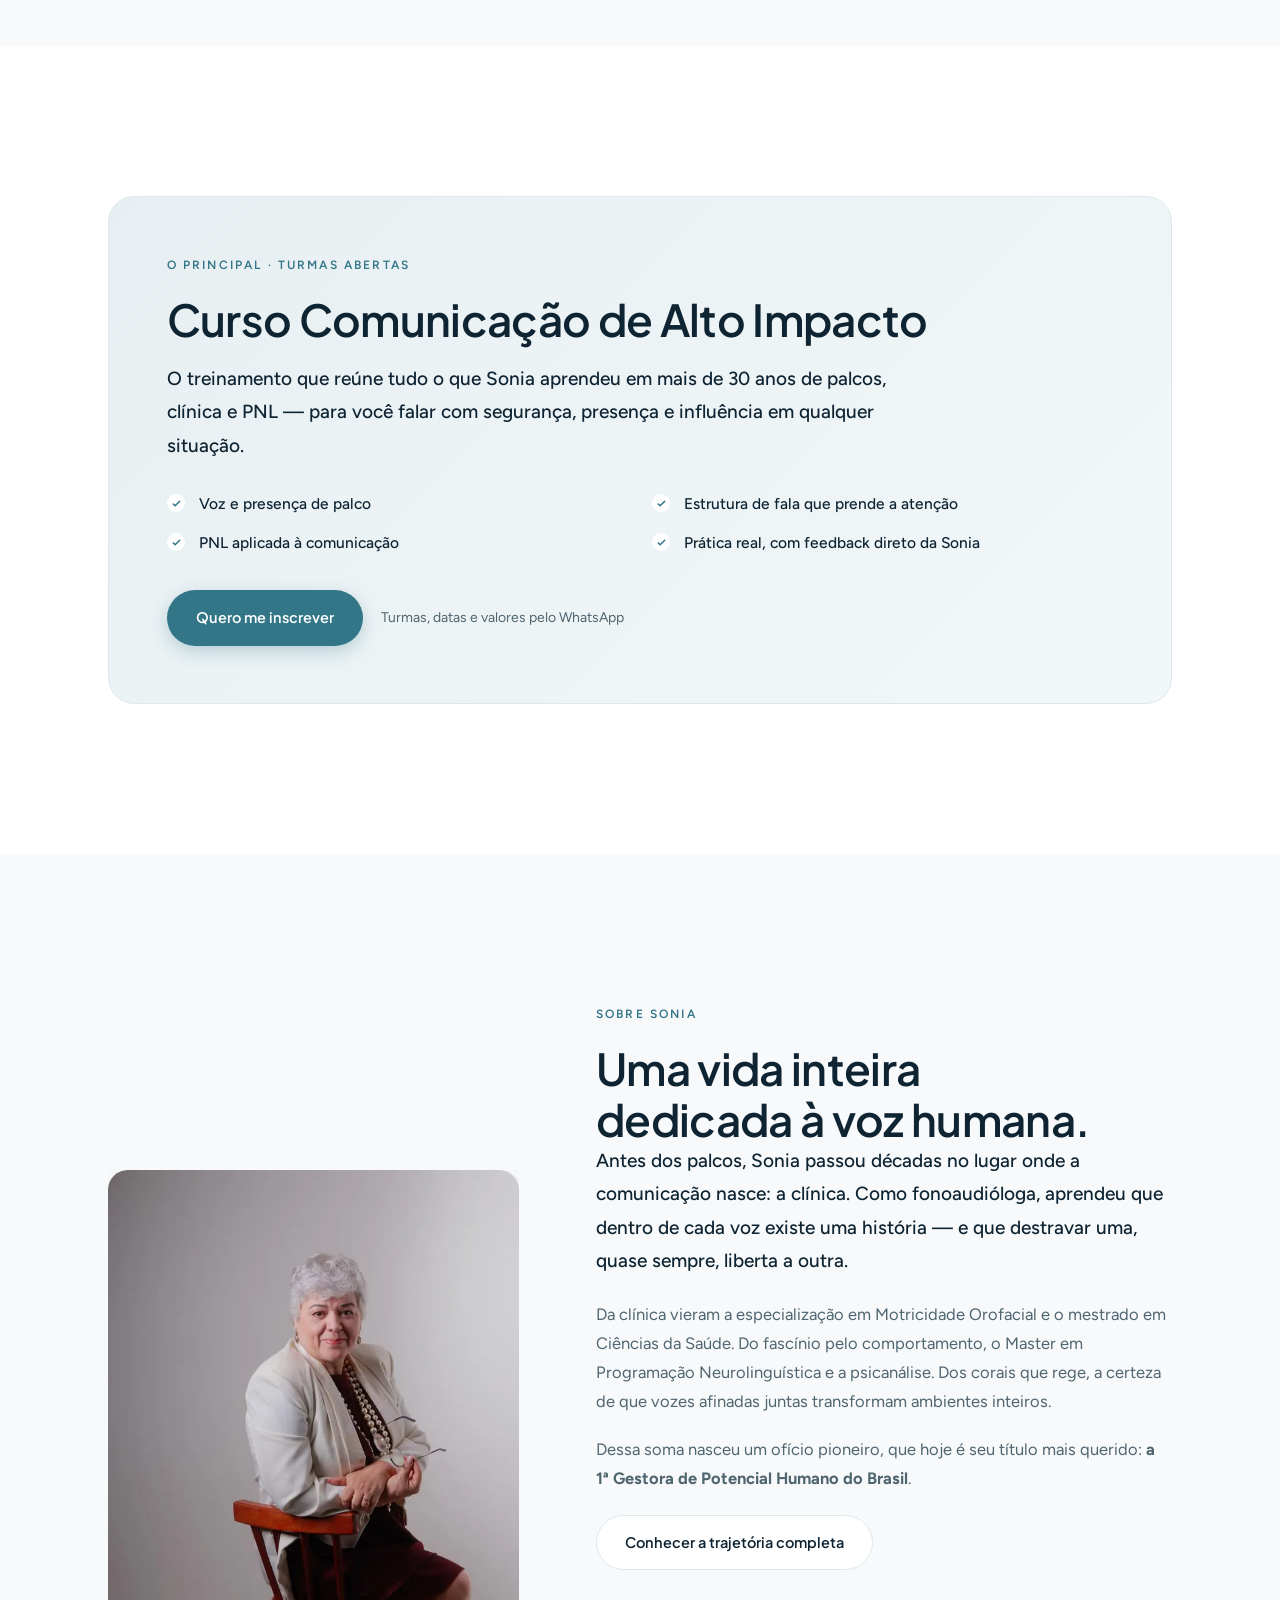
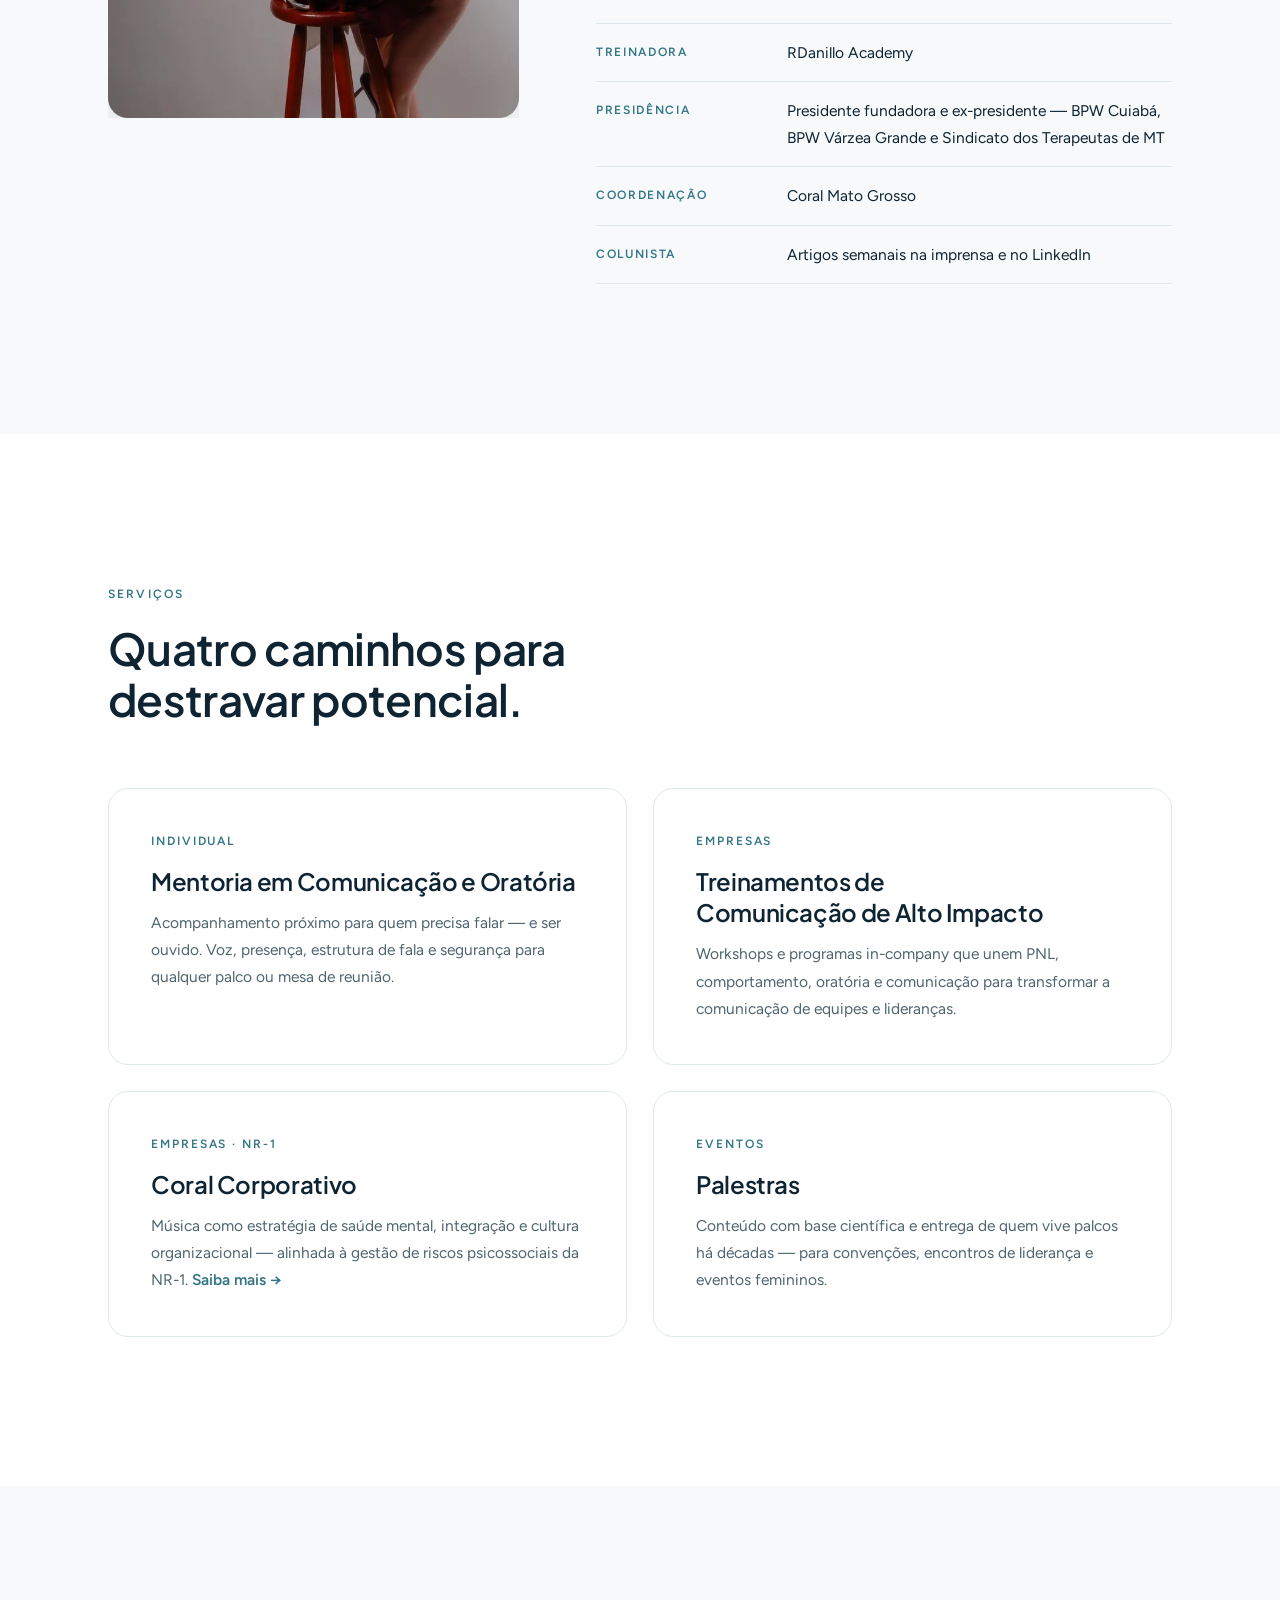
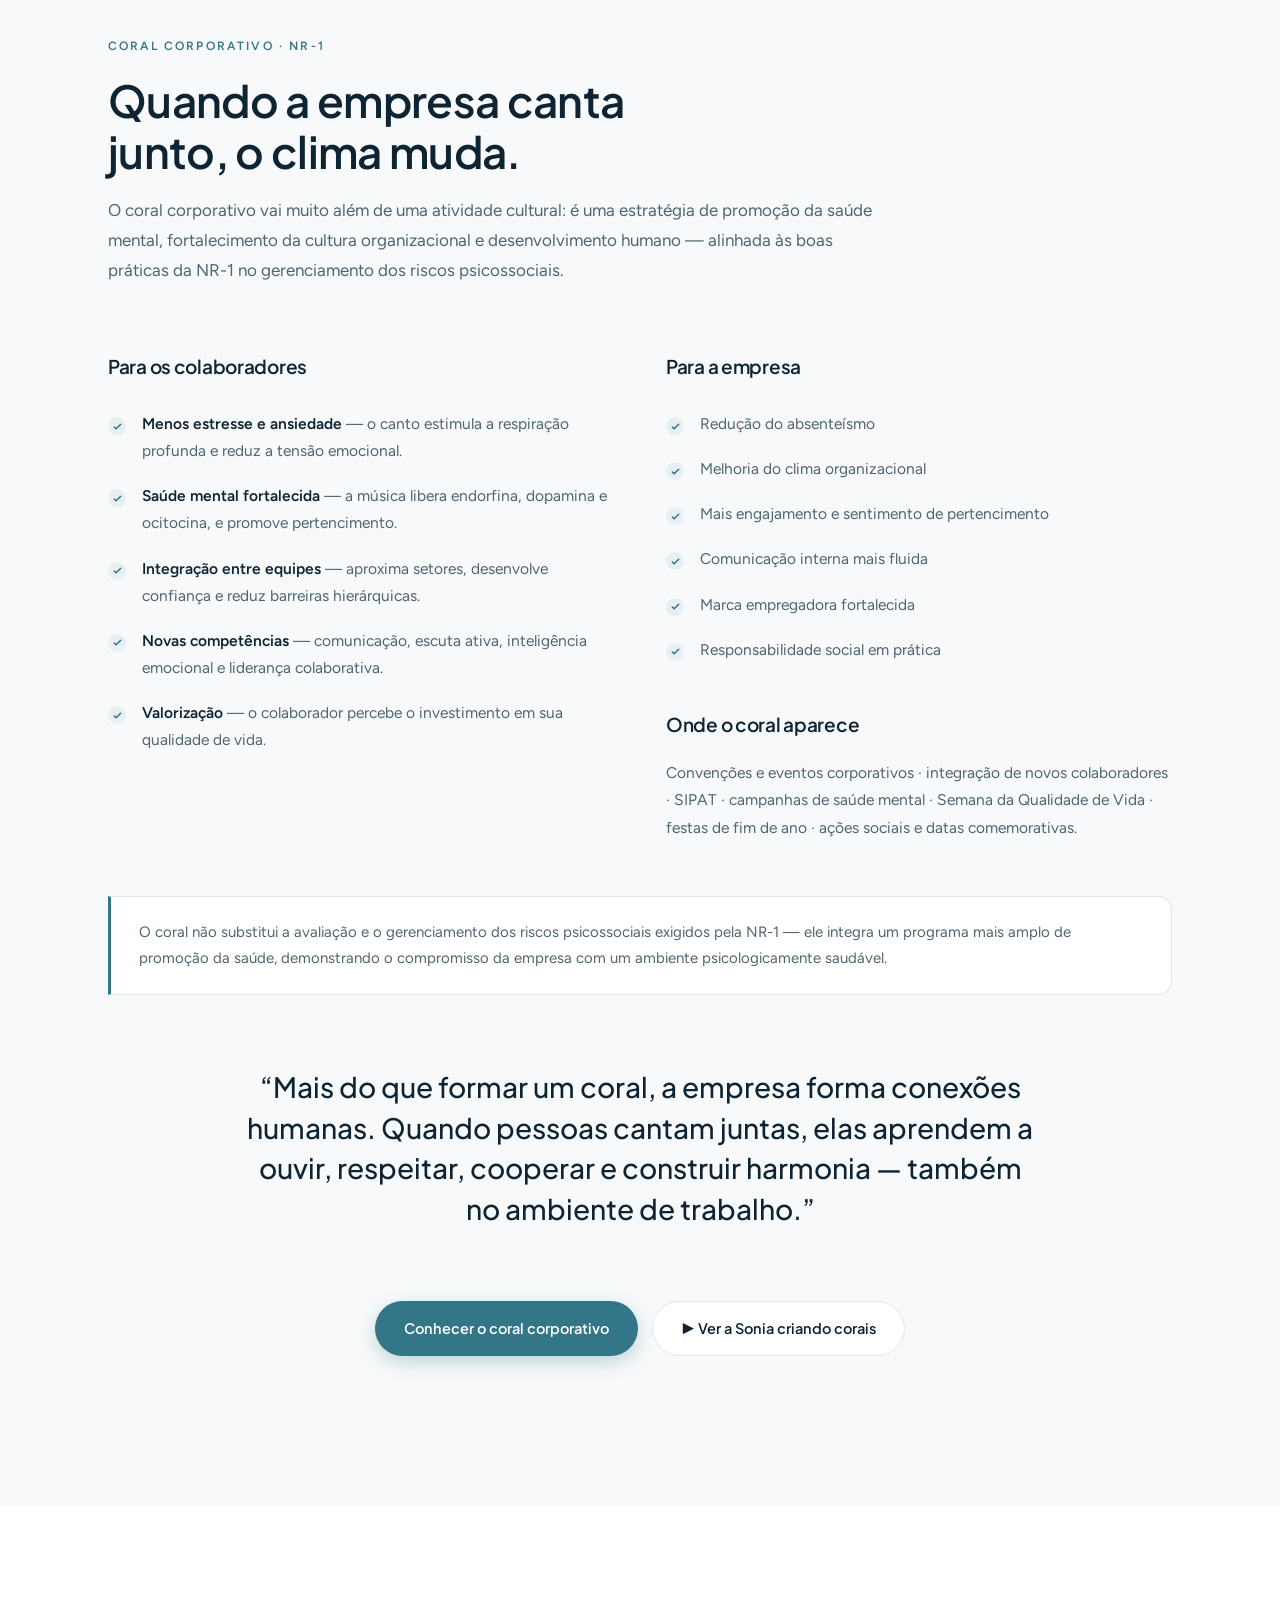
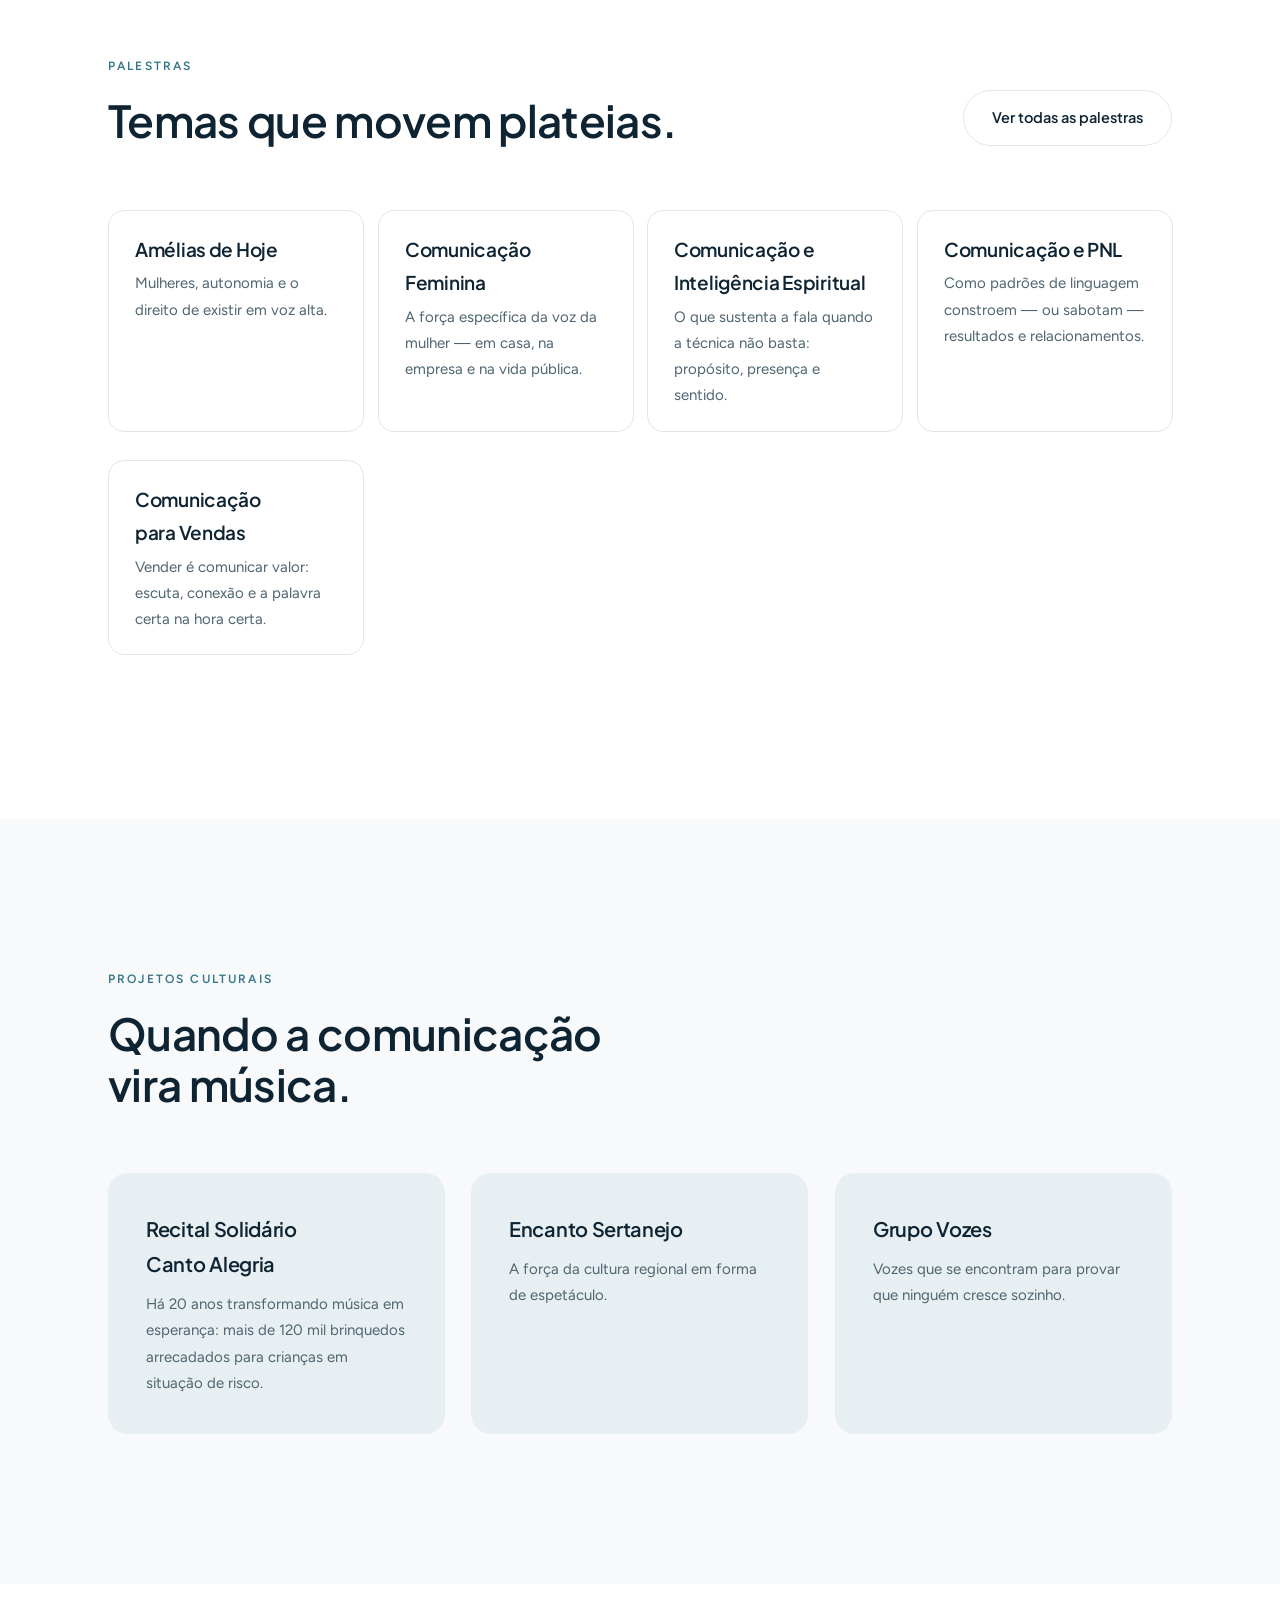
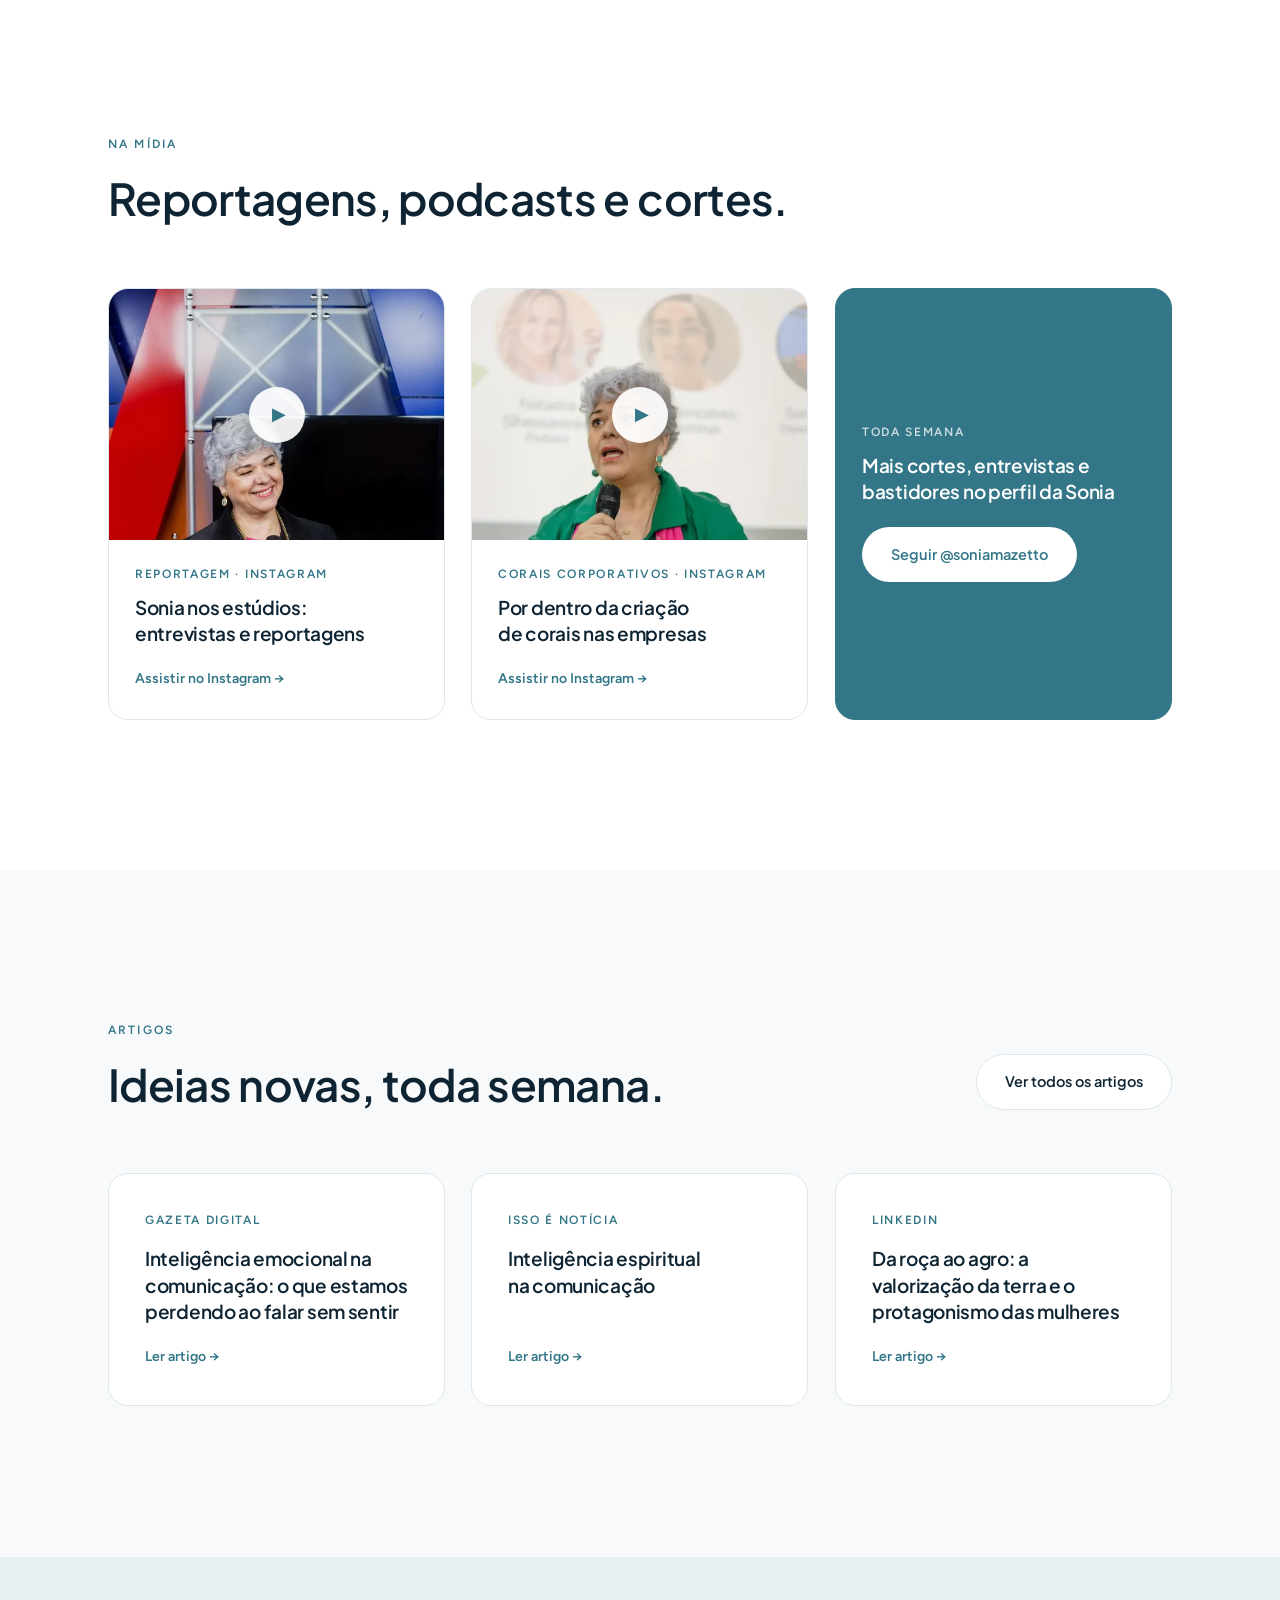
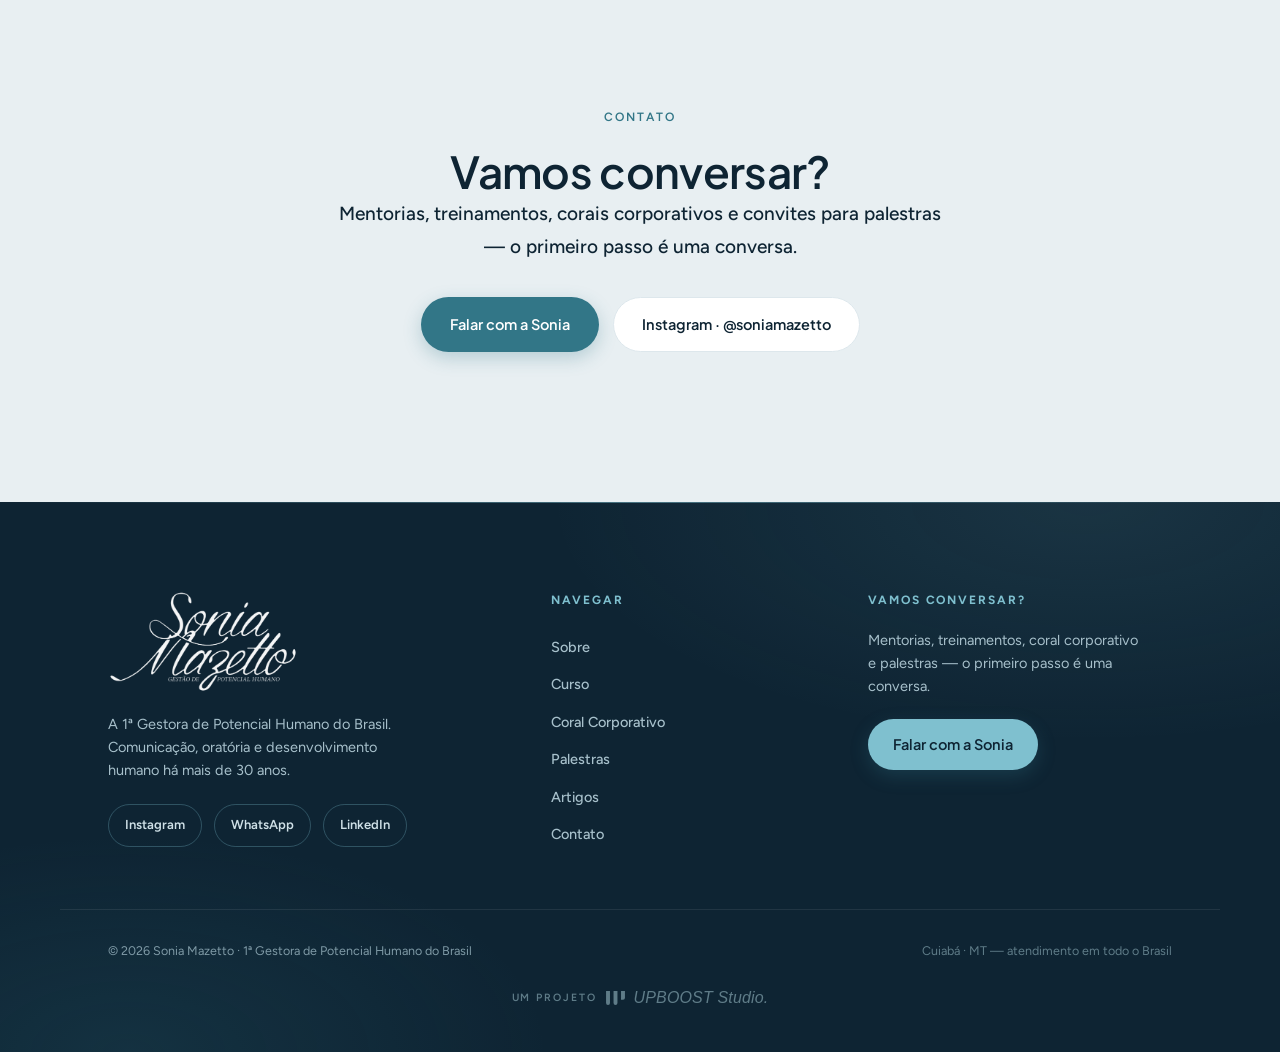
==== commit c8be91b5: "Assinatura do estudio no rodape (UPBOOST Studio)" ====
--- a/index.html
+++ b/index.html
@@ -438,6 +438,19 @@
       <p class="footer-legal">© <span id="ano">2026</span> Sonia Mazetto · 1ª Gestora de Potencial Humano do Brasil</p>
       <p class="footer-made">Cuiabá · MT — atendimento em todo o Brasil</p>
     </div>
+  
+    <div class="container footer-studio">
+      <a class="upb-sign" href="https://upbooststudio.com.br" target="_blank" rel="noopener"
+         aria-label="Site criado e mantido pela UPBOOST Studio">
+        <span class="upb-pre">um projeto</span>
+        <svg class="upb-mark" viewBox="0 0 270 200" aria-hidden="true">
+          <path d="M0 0H56V172Q56 200 28 200Q0 200 0 172Z"/>
+          <path d="M107 0H163V172Q163 200 135 200Q107 200 107 172Z"/>
+          <path d="M214 0H270V97Q270 125 242 125H214Z"/>
+        </svg>
+        <span class="upb-name">UPBOOST Studio.</span>
+      </a>
+    </div>
   </footer>
 
   <script src="js/main.js" defer></script>
--- a/css/styles.css
+++ b/css/styles.css
@@ -2069,3 +2069,48 @@
     transition-duration: 0.01ms !important;
   }
 }
+
+/* ---------- Assinatura do estúdio ---------- */
+
+.footer-studio {
+  display: flex;
+  justify-content: center;
+  padding-top: 22px;
+}
+.upb-sign {
+  display: inline-flex;
+  align-items: center;
+  gap: 9px;
+  color: #5f7c88;
+  text-decoration: none;
+  transition: color .35s ease;
+}
+.upb-sign:hover { color: #7fc0cf; }
+.upb-pre {
+  font-family: var(--font-body);
+  font-size: 10.5px;
+  font-weight: 600;
+  letter-spacing: .18em;
+  text-transform: uppercase;
+}
+.upb-name {
+  font-family: var(--font-display);
+  font-style: italic;
+  font-size: 16px;
+  letter-spacing: .01em;
+  white-space: nowrap;
+}
+.upb-mark { width: 19px; height: 14px; flex-shrink: 0; fill: currentColor; }
+.upb-mark path {
+  transform-origin: 50% 100%;
+  animation: upbBreathe 2.8s cubic-bezier(.22,1,.36,1) infinite;
+}
+.upb-mark path:nth-child(2) { animation-delay: .18s; }
+.upb-mark path:nth-child(3) { animation-delay: .36s; }
+@keyframes upbBreathe {
+  0%, 100% { opacity: .42; transform: scaleY(.86); }
+  45%      { opacity: 1;   transform: scaleY(1);   }
+}
+@media (prefers-reduced-motion: reduce) {
+  .upb-mark path { animation: none; opacity: 1; transform: none; }
+}
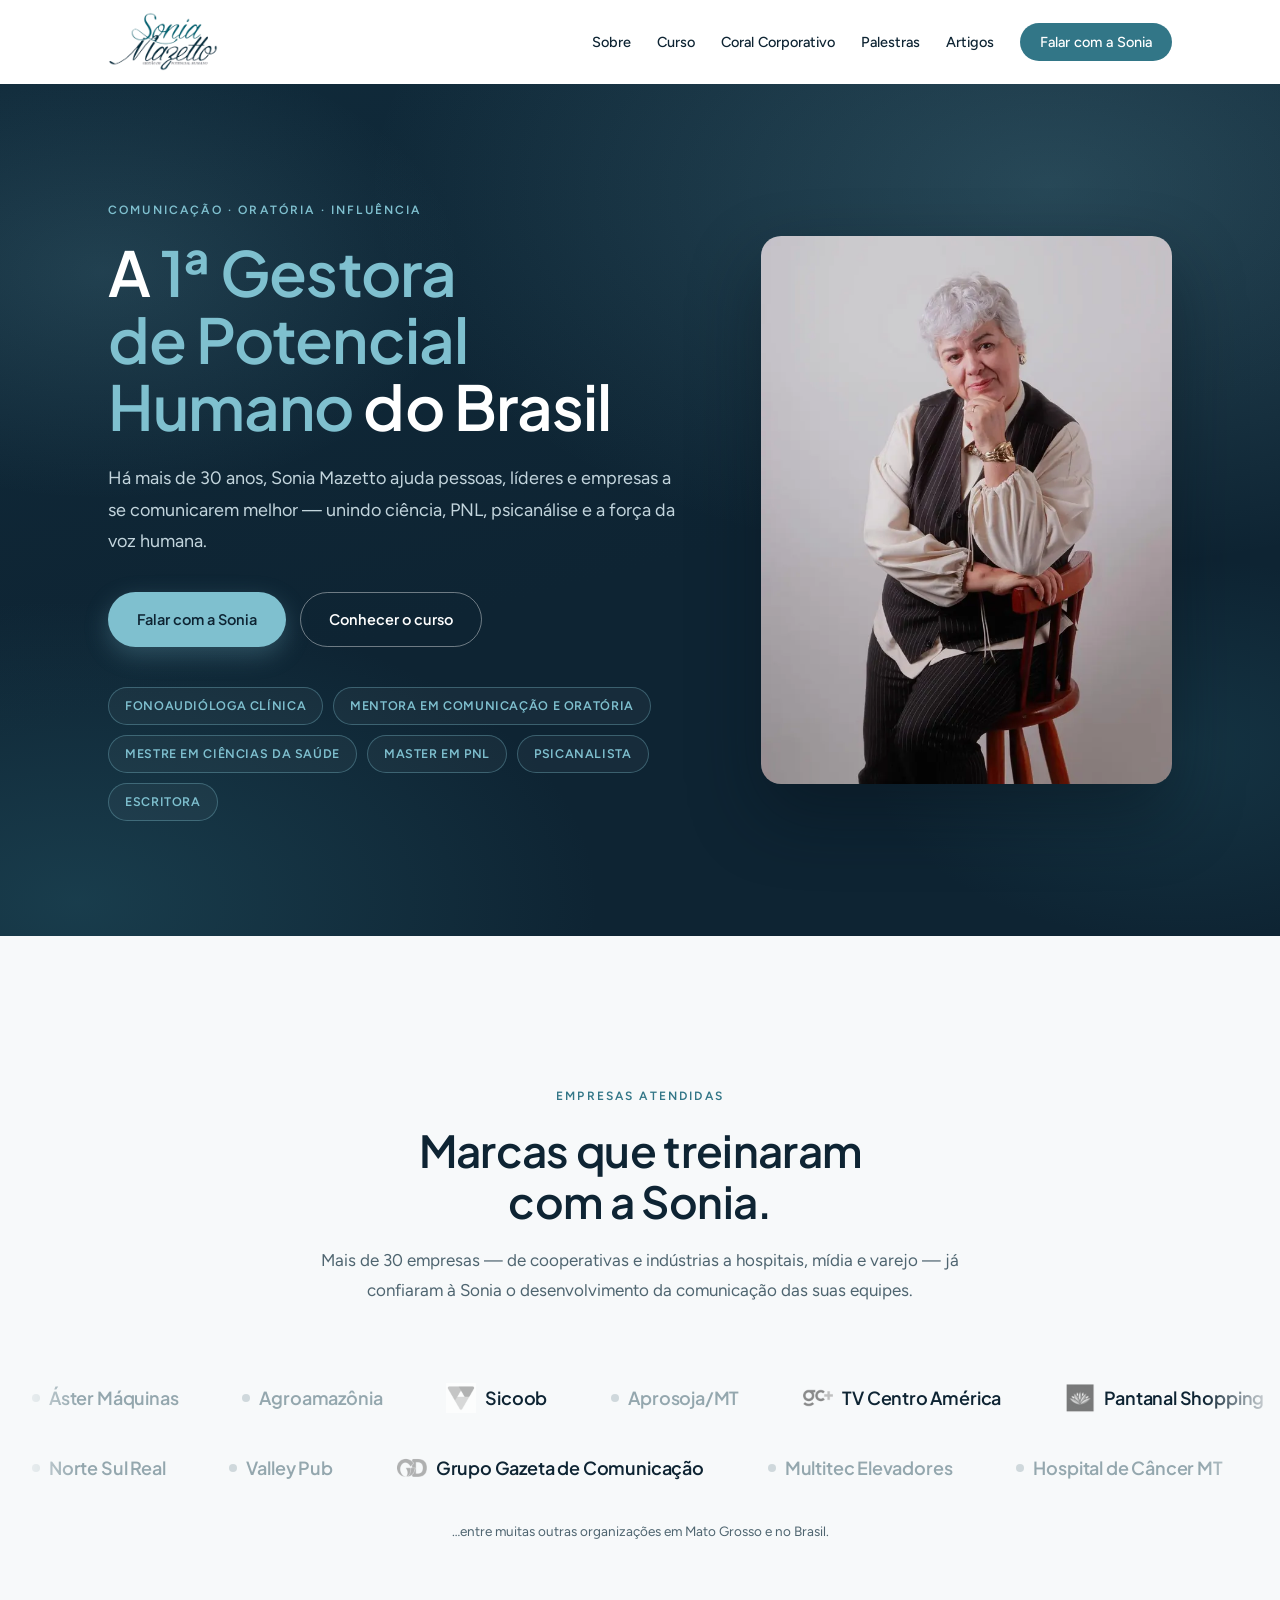
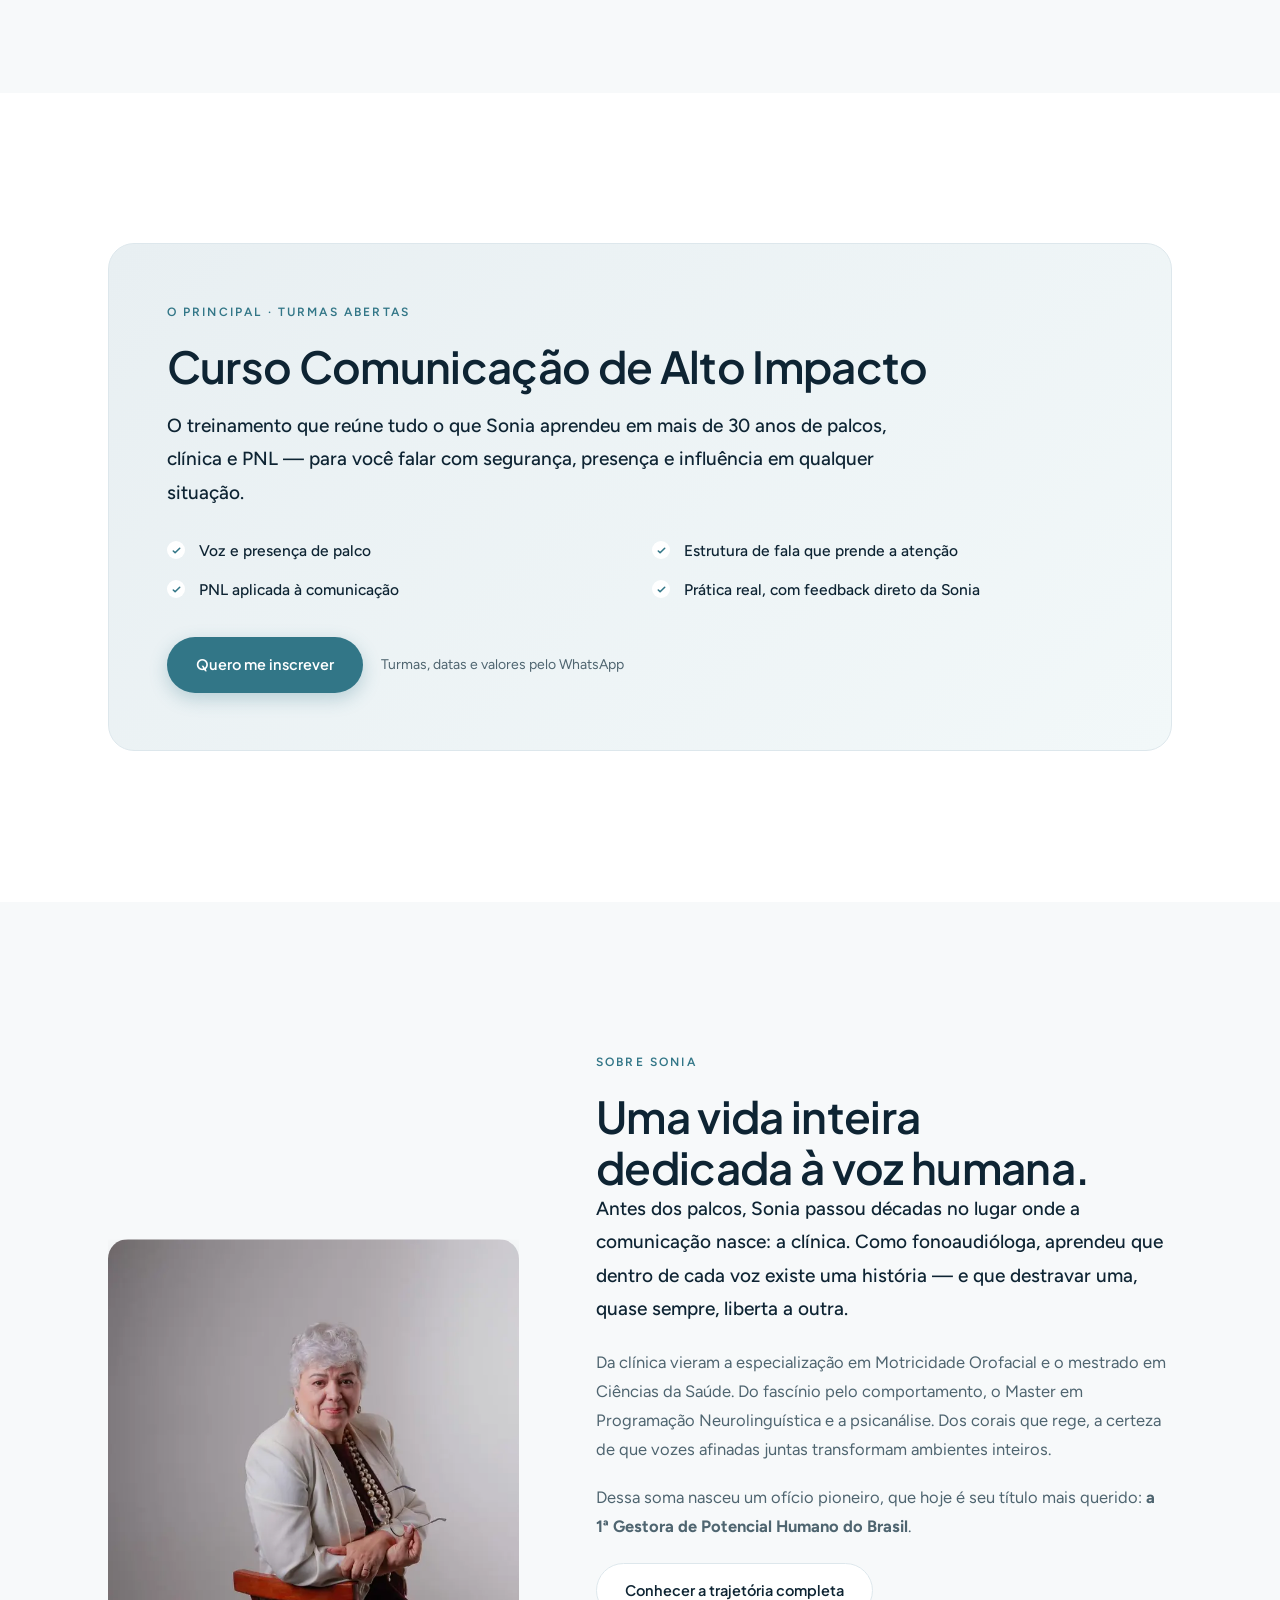
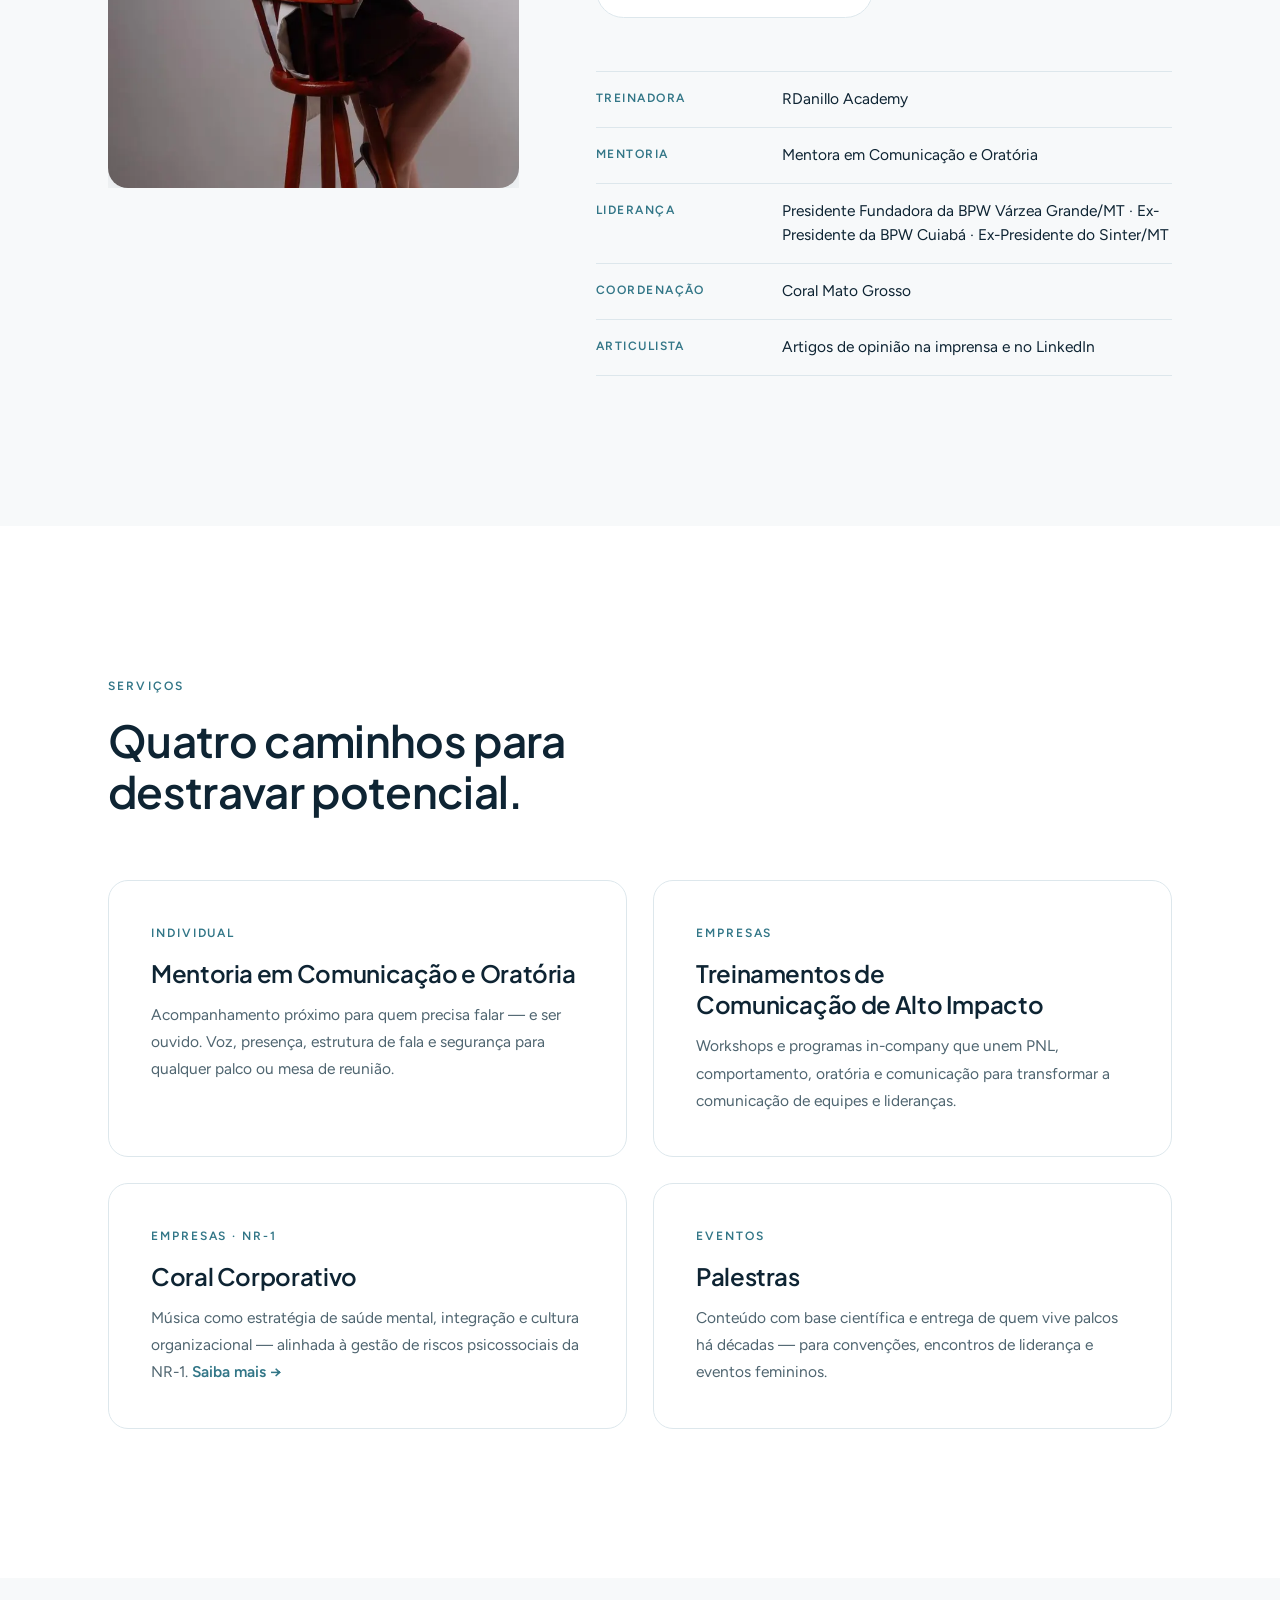
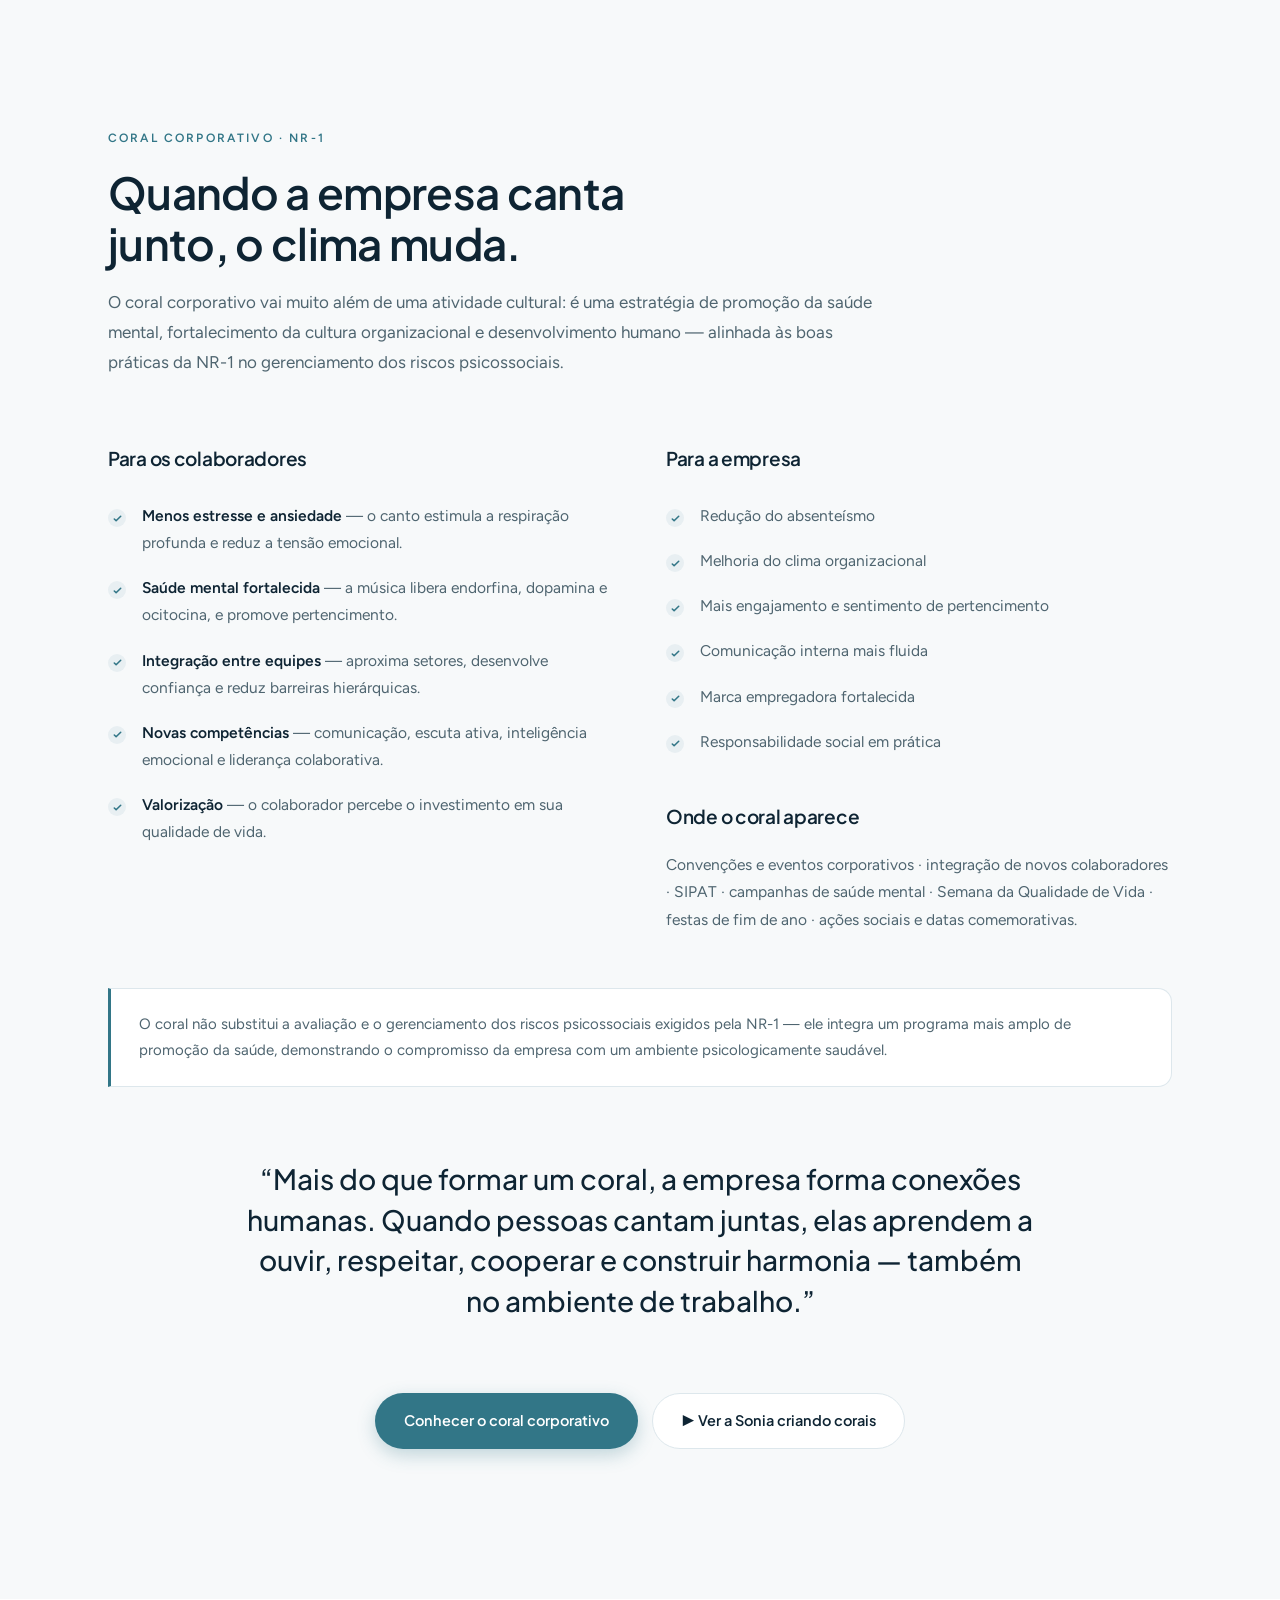
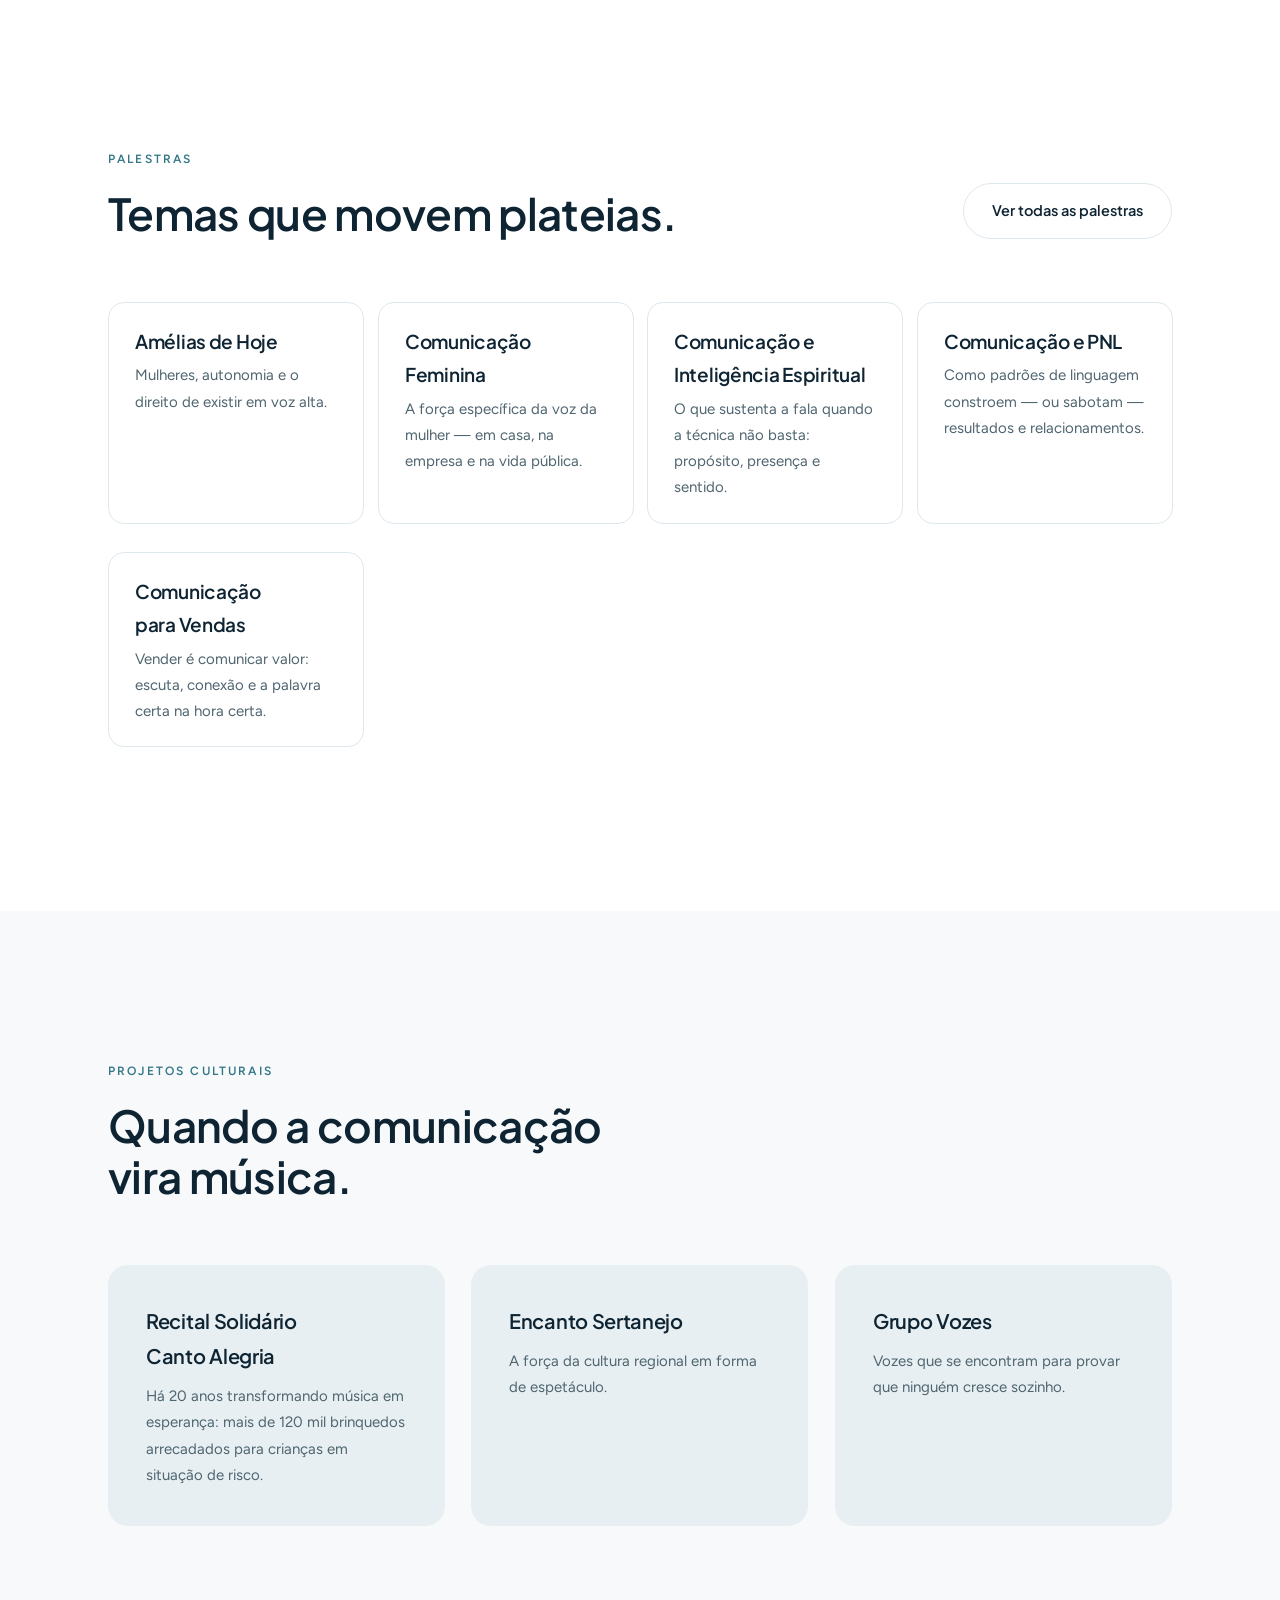
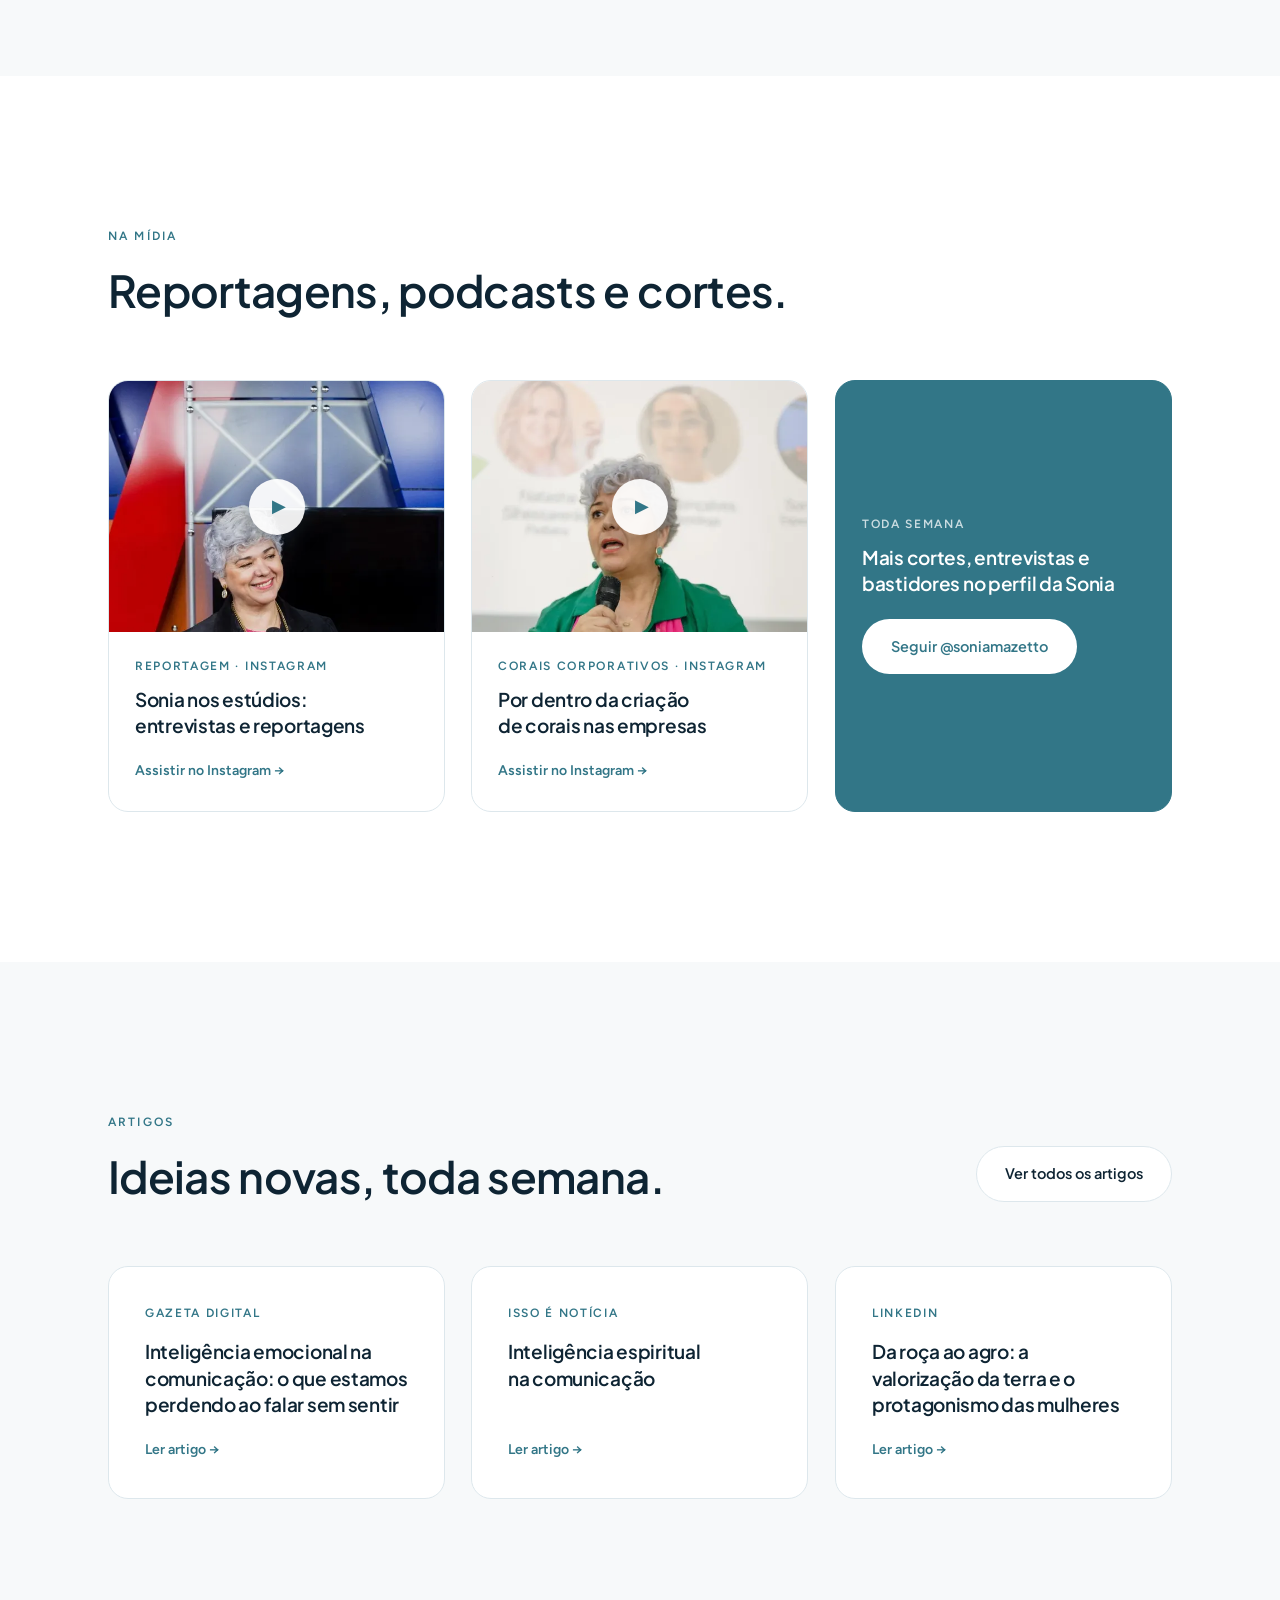
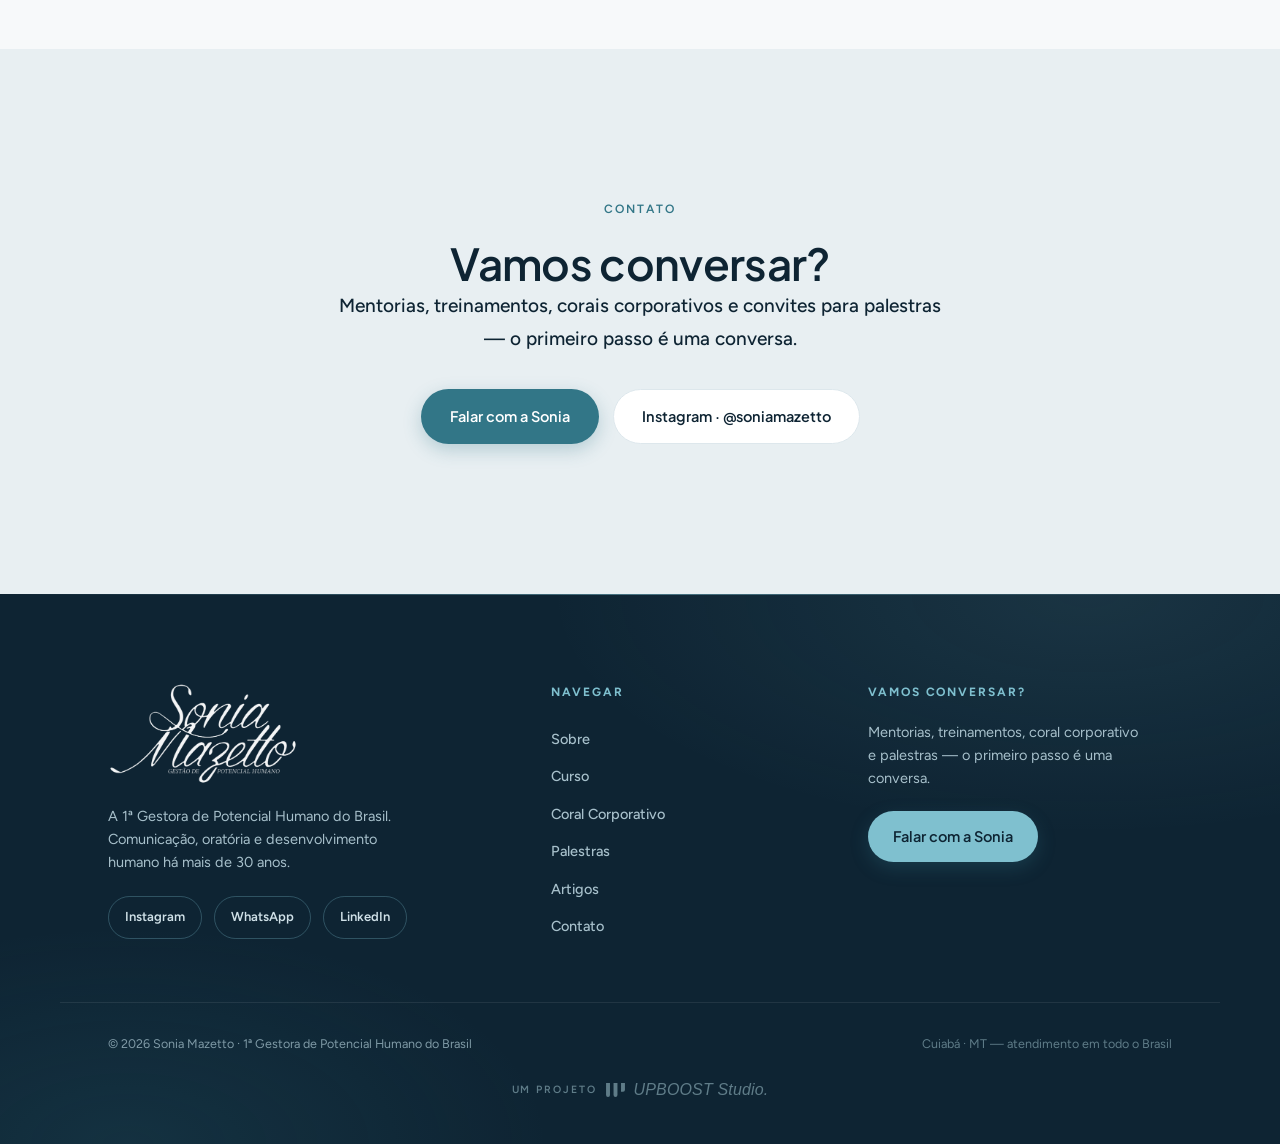
==== commit 6c3f002c: "Fix layout Formacao + titulos + lideranca associativa + articulista - CSS: coluna de rotulo das cred" ====
--- a/index.html
+++ b/index.html
@@ -82,7 +82,8 @@
             <a class="btn btn-ghost" href="oratoria.html">Conhecer o curso</a>
           </div>
           <ul class="hero-chips" aria-label="Credenciais">
-            <li><button type="button" data-cred="fono">Fonoaudióloga</button></li>
+            <li><button type="button" data-cred="fono">Fonoaudióloga Clínica</button></li>
+            <li><button type="button" data-cred="mentora">Mentora em Comunicação e Oratória</button></li>
             <li><button type="button" data-cred="mestre">Mestre em Ciências da Saúde</button></li>
             <li><button type="button" data-cred="pnl">Master em PNL</button></li>
             <li><button type="button" data-cred="psi">Psicanalista</button></li>
@@ -161,16 +162,20 @@
               <dd>RDanillo Academy</dd>
             </div>
             <div>
-              <dt>Presidência</dt>
-              <dd>Presidente fundadora e ex-presidente — BPW Cuiabá, BPW Várzea Grande e Sindicato dos Terapeutas de MT</dd>
+              <dt>Mentoria</dt>
+              <dd>Mentora em Comunicação e Oratória</dd>
+            </div>
+            <div>
+              <dt>Liderança</dt>
+              <dd>Presidente Fundadora da BPW Várzea Grande/MT · Ex-Presidente da BPW Cuiabá · Ex-Presidente do Sinter/MT</dd>
             </div>
             <div>
               <dt>Coordenação</dt>
               <dd>Coral Mato Grosso</dd>
             </div>
             <div>
-              <dt>Colunista</dt>
-              <dd>Artigos semanais na imprensa e no LinkedIn</dd>
+              <dt>Articulista</dt>
+              <dd>Artigos de opinião na imprensa e no LinkedIn</dd>
             </div>
           </dl>
         </div>
--- a/css/styles.css
+++ b/css/styles.css
@@ -502,8 +502,10 @@
 
 .credentials > div {
   display: grid;
-  grid-template-columns: minmax(0, 1fr) minmax(0, 2.2fr);
-  gap: 16px;
+  /* a 1ª coluna precisa comportar o rótulo mais longo ("COMPORTAMENTO" ≈ 132px)
+     — com 1fr ela encolhia e o texto invadia a coluna da direita */
+  grid-template-columns: minmax(152px, 0.9fr) minmax(0, 2.2fr);
+  gap: 14px 26px;
   padding: 15px 0;
   border-bottom: 1px solid var(--line);
 }
@@ -511,15 +513,18 @@
 .credentials dt {
   font-size: 12px;
   font-weight: 600;
-  letter-spacing: 0.14em;
+  letter-spacing: 0.12em;
+  line-height: 1.45;
   text-transform: uppercase;
   color: var(--teal);
   padding-top: 3px;
+  overflow-wrap: break-word;
 }
 
 .credentials dd {
   margin: 0;
   font-size: 15.5px;
+  line-height: 1.6;
   color: var(--ink);
 }
 
@@ -1202,7 +1207,7 @@
   color: var(--teal);
   margin: 0 0 6px;
 }
-.tl-item h3 { font-size: clamp(20px, 2.3vw, 26px); margin-bottom: 8px; }
+.tl-item h3 { font-size: clamp(20px, 2.3vw, 26px); line-height: 1.3; margin-bottom: 8px; }
 .tl-item p { font-size: 15.5px; margin: 0; max-width: 60ch; }
 
 /* ---------- Galeria ---------- */
@@ -1254,6 +1259,25 @@
 }
 .persona h3 { font-size: 19px; margin-bottom: 8px; }
 .persona p { font-size: 15px; margin: 0; }
+
+/* lista de cargos (liderança associativa) */
+.role-list { list-style: none; margin: 0; padding: 0; display: grid; gap: 9px; }
+.role-list li {
+  position: relative;
+  padding-left: 16px;
+  font-size: 14.5px;
+  line-height: 1.5;
+  color: var(--text);
+}
+.role-list li::before {
+  content: "";
+  position: absolute;
+  left: 0; top: 9px;
+  width: 6px; height: 6px;
+  border-radius: 50%;
+  background: var(--teal);
+}
+.role-list strong { color: var(--ink); font-weight: 600; }
 
 /* ---------- Módulos / programa ---------- */
 
@@ -2019,6 +2043,10 @@
   .logo-wall { grid-template-columns: repeat(2, 1fr); gap: 10px; }
   .logo-wall span { min-height:56px; font-size:12.5px; }
 
+  /* rótulo e descrição empilhados no celular — evita coluna espremida */
+  .credentials > div { grid-template-columns: 1fr; gap: 5px; }
+  .credentials dt { padding-top: 0; }
+
   /* vendas em coluna única */
   .pricing-grid, .track-grid, .plans-lead { grid-template-columns: 1fr; }
   .guarantee { flex-direction: column; text-align: center; }
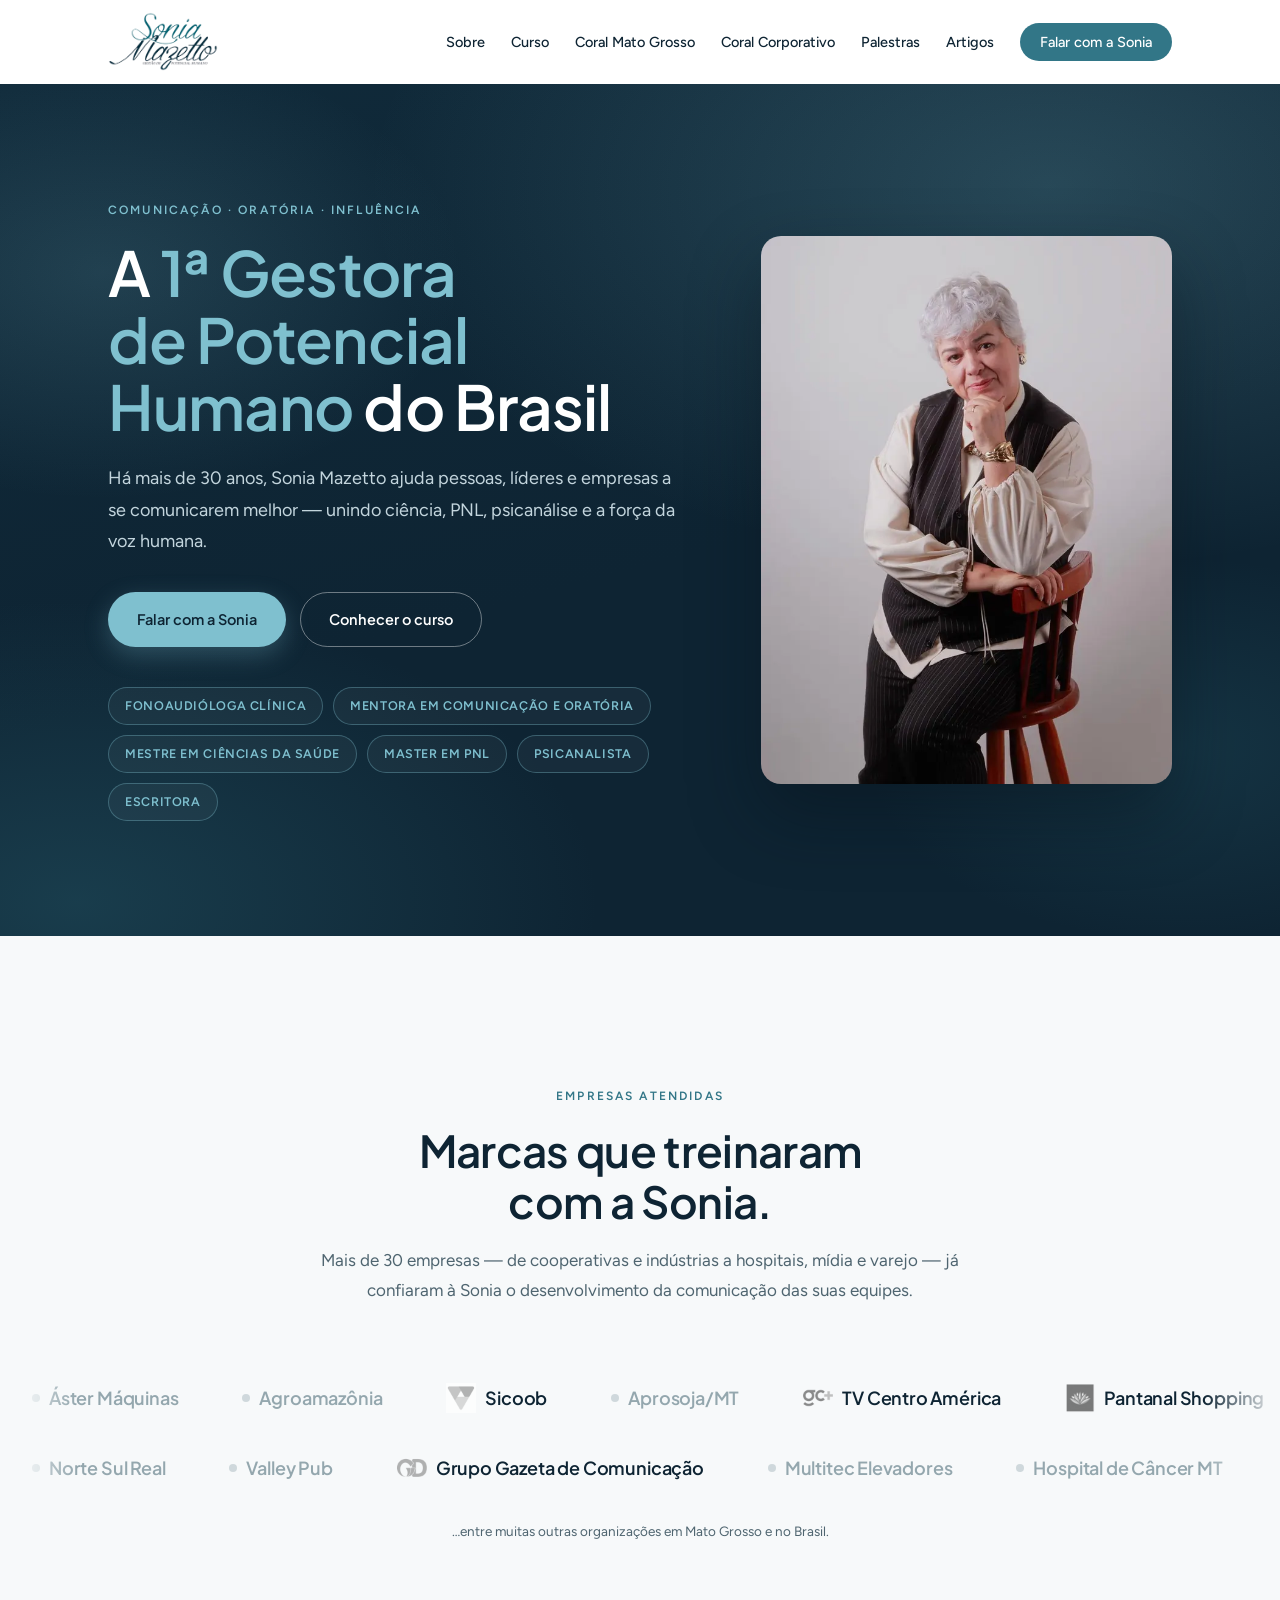
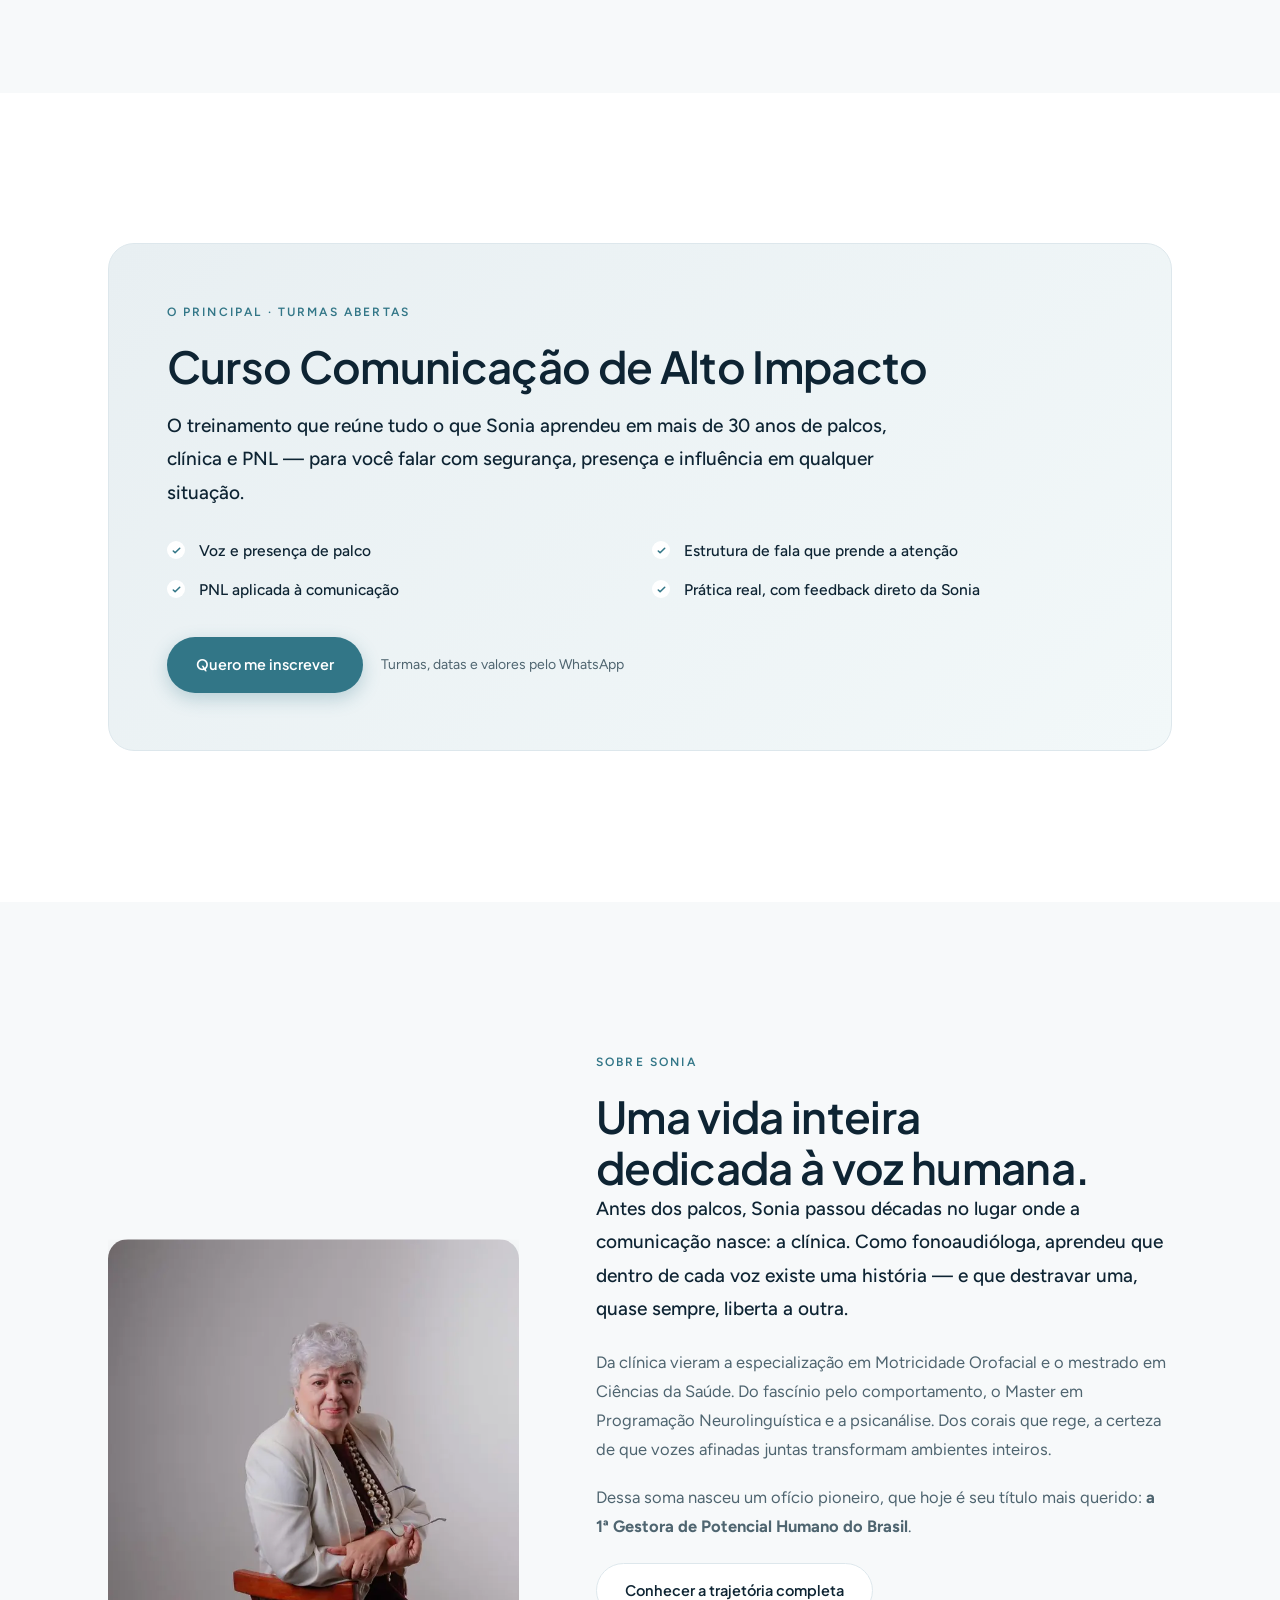
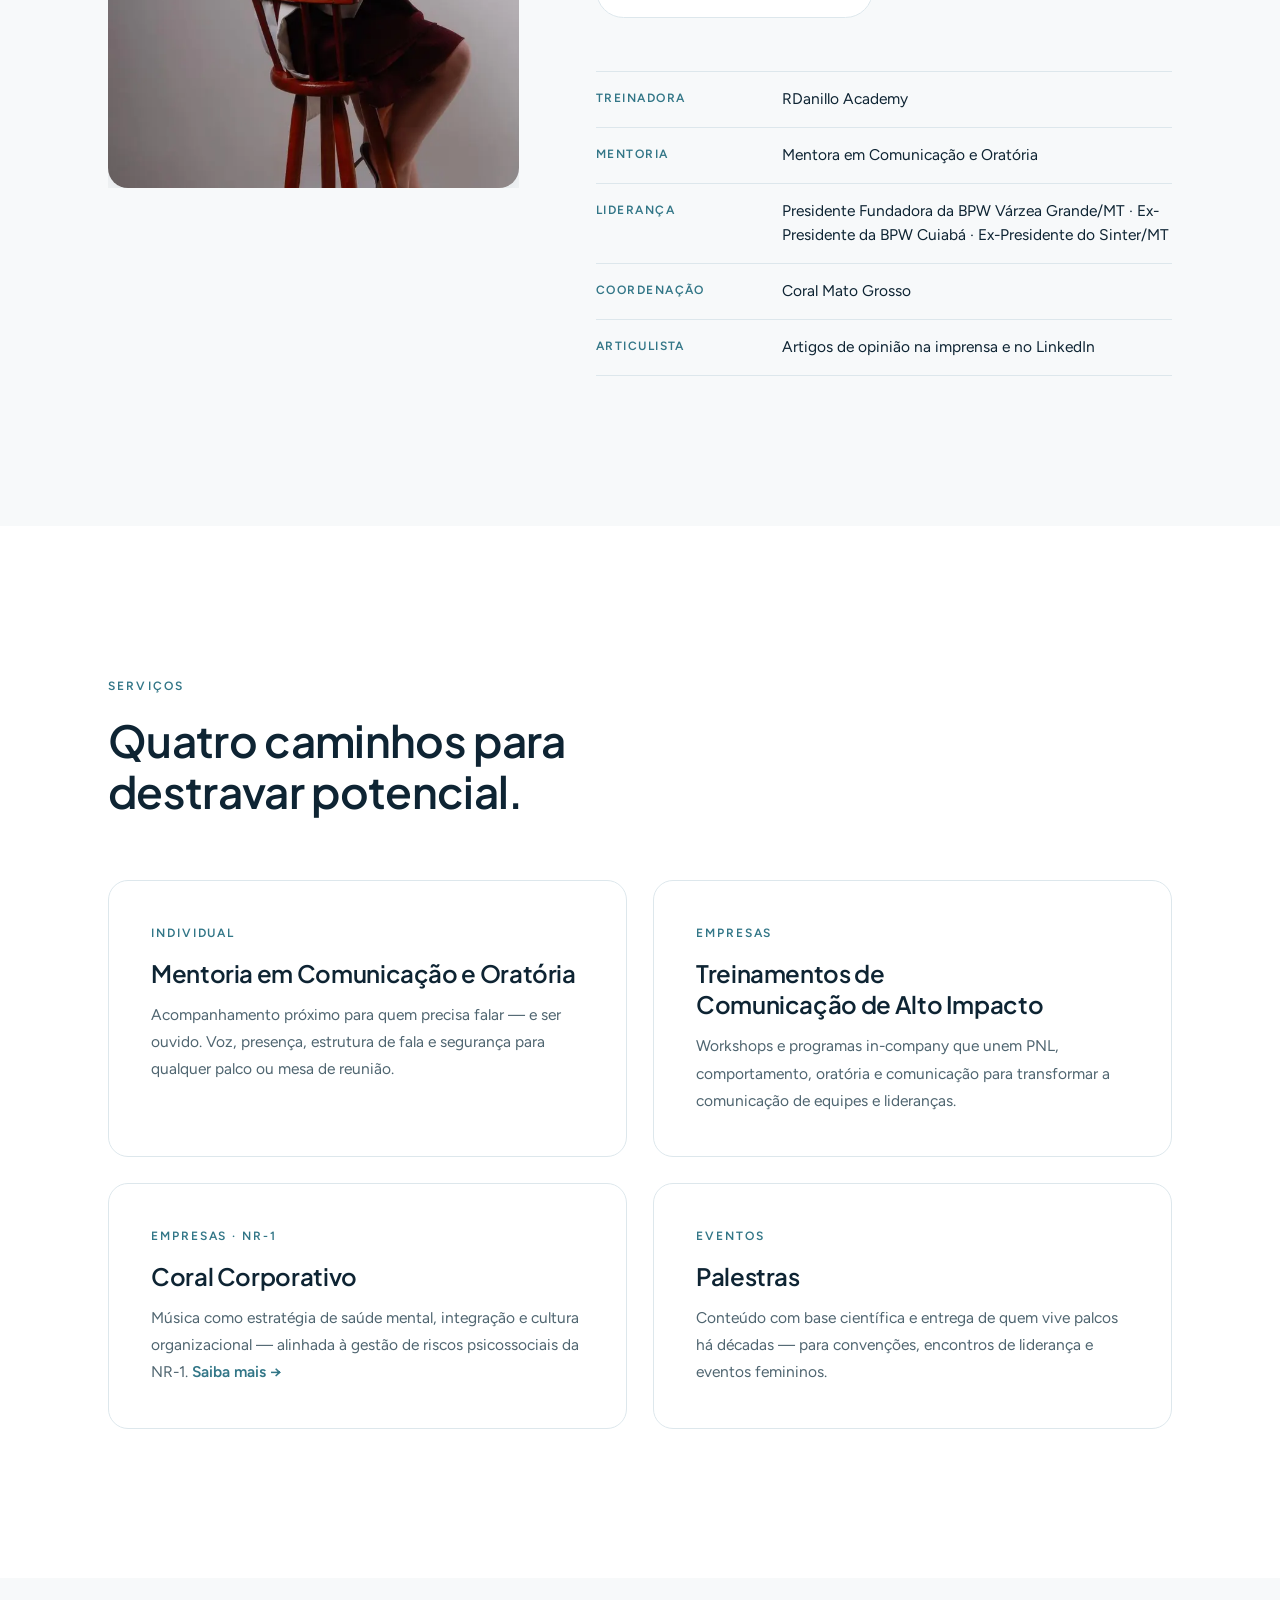
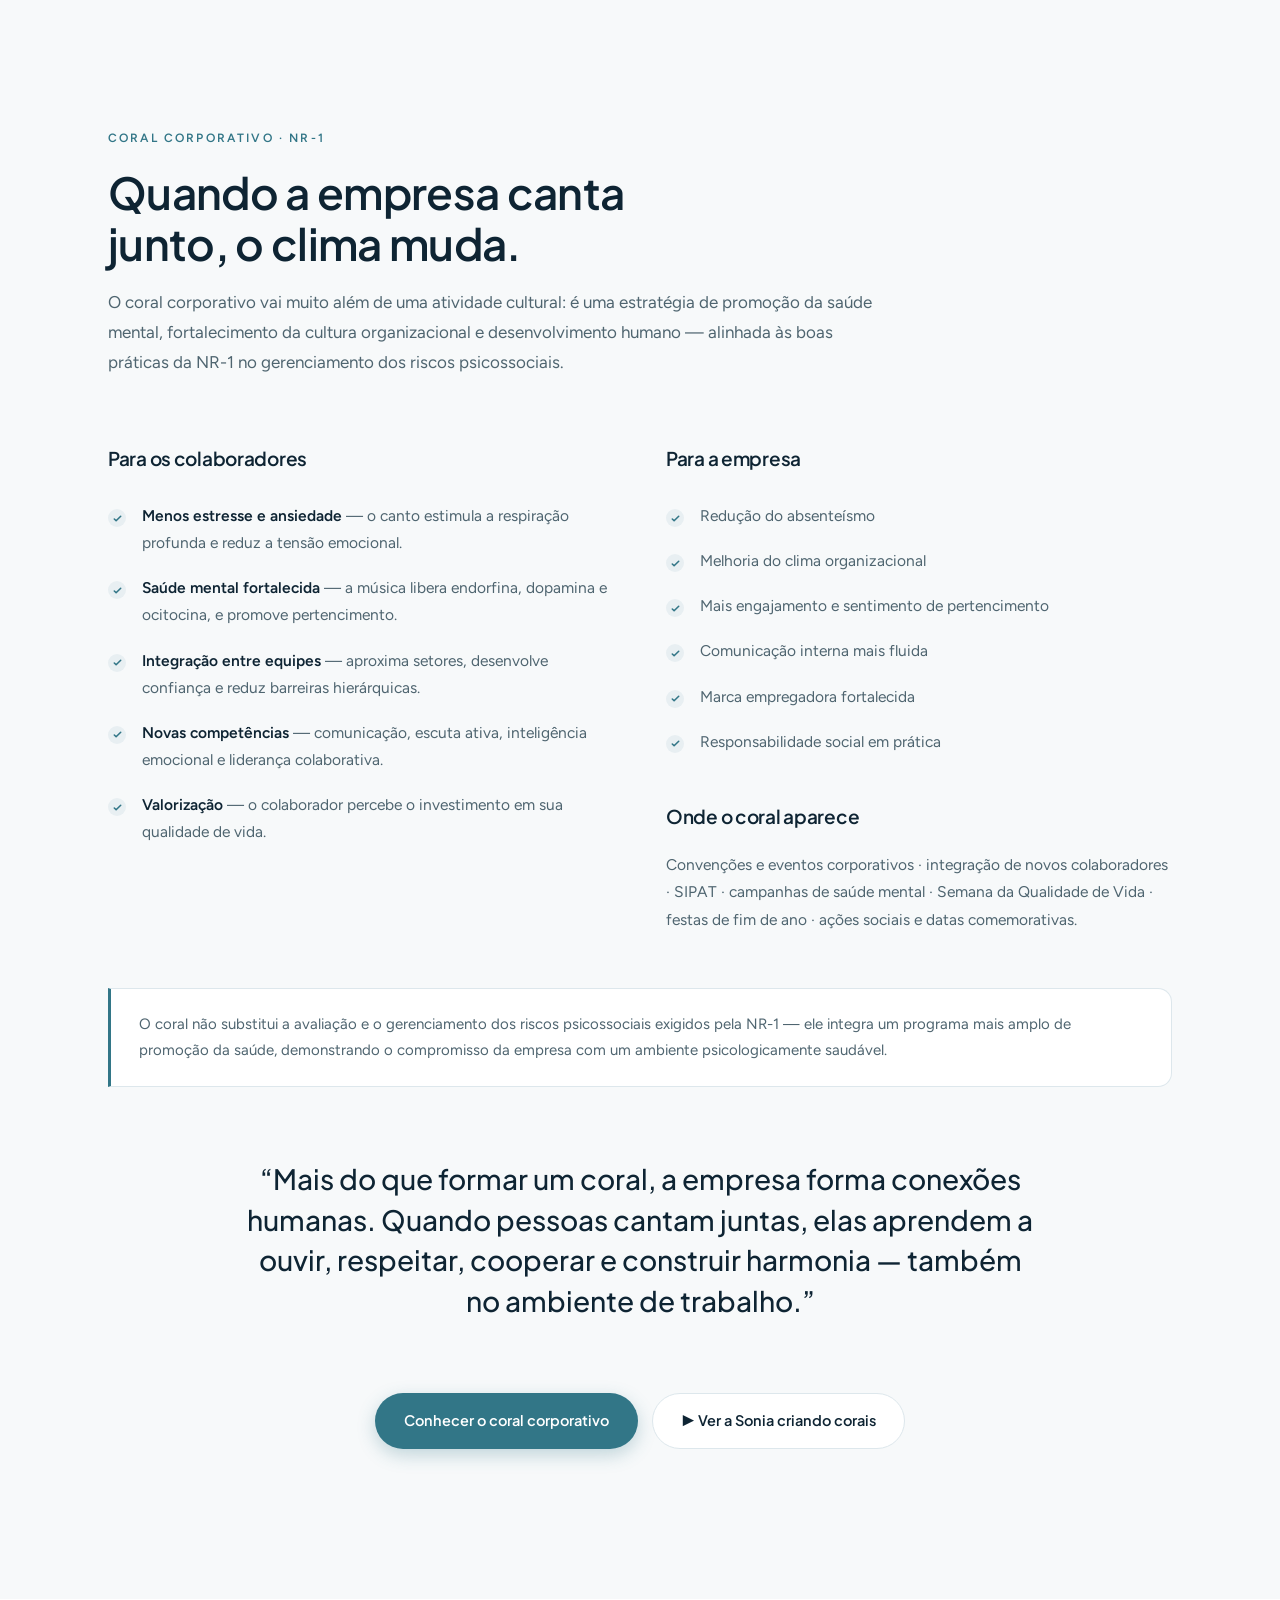
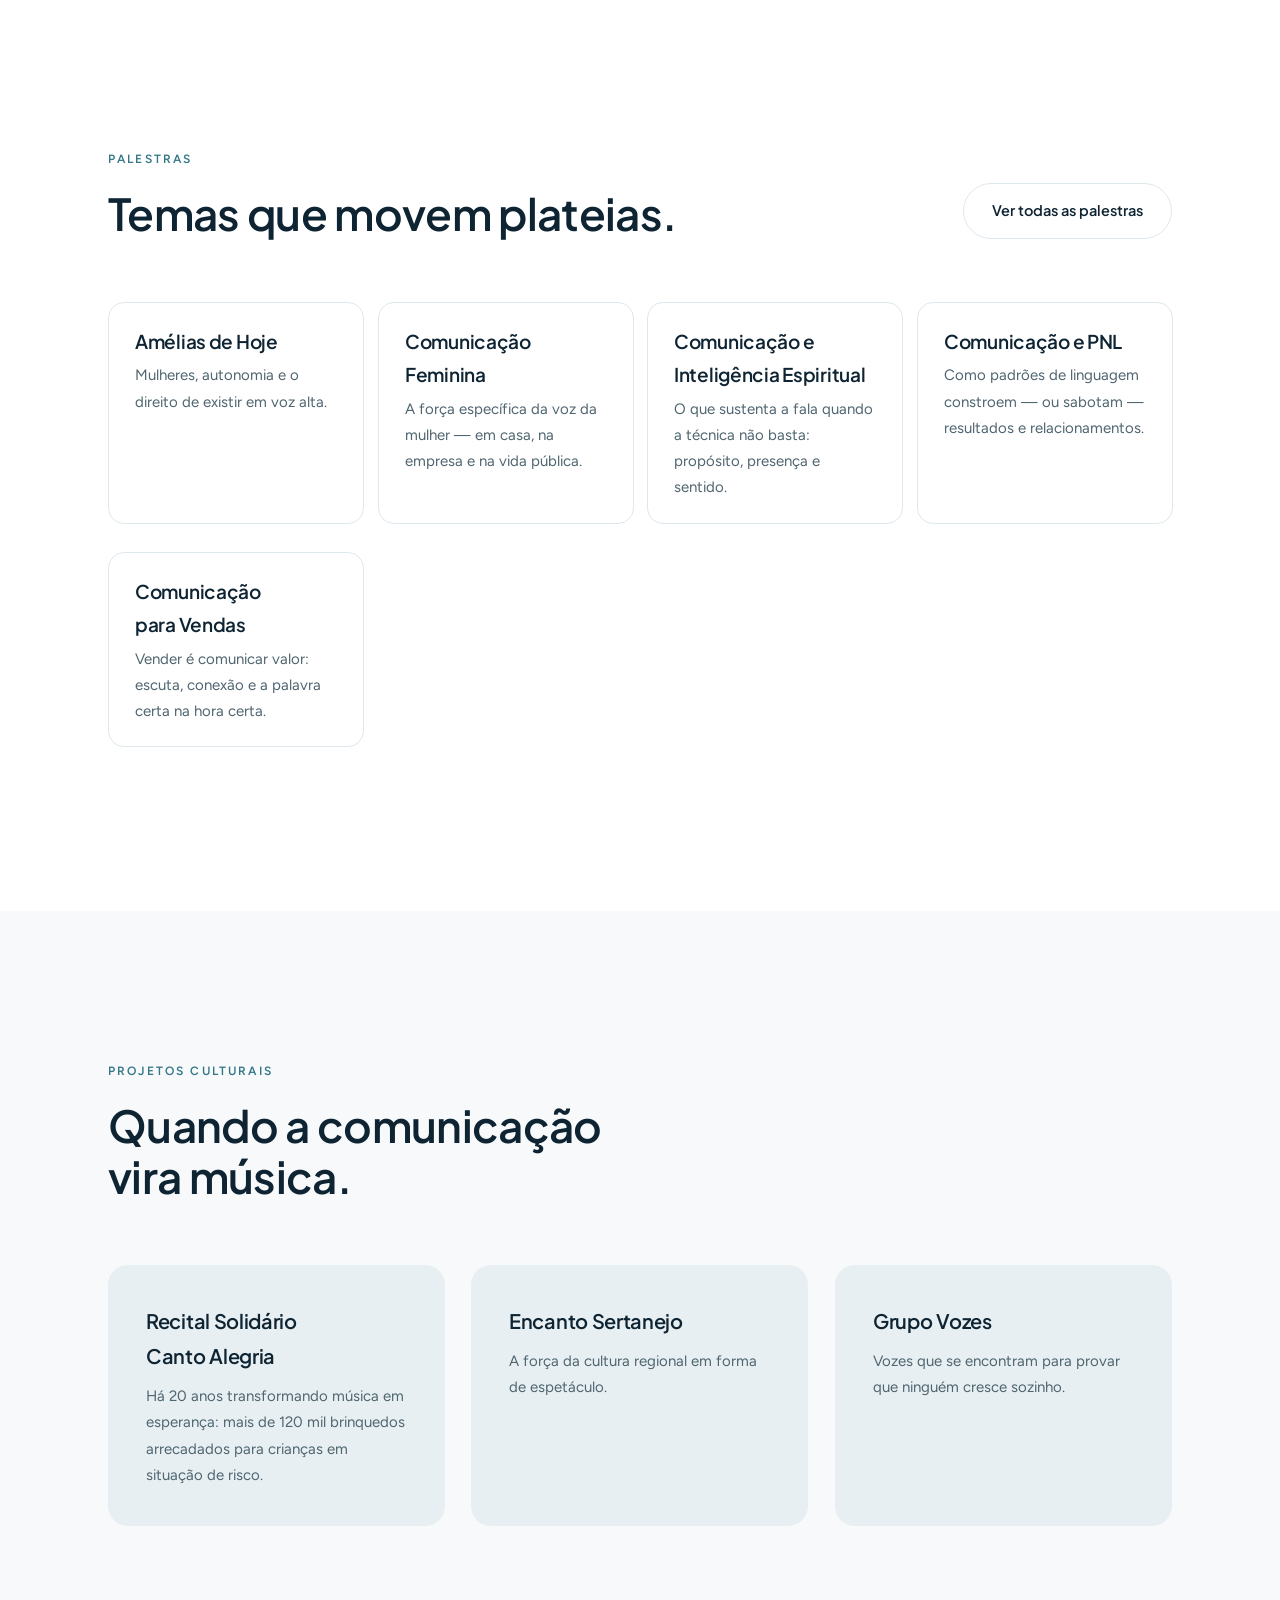
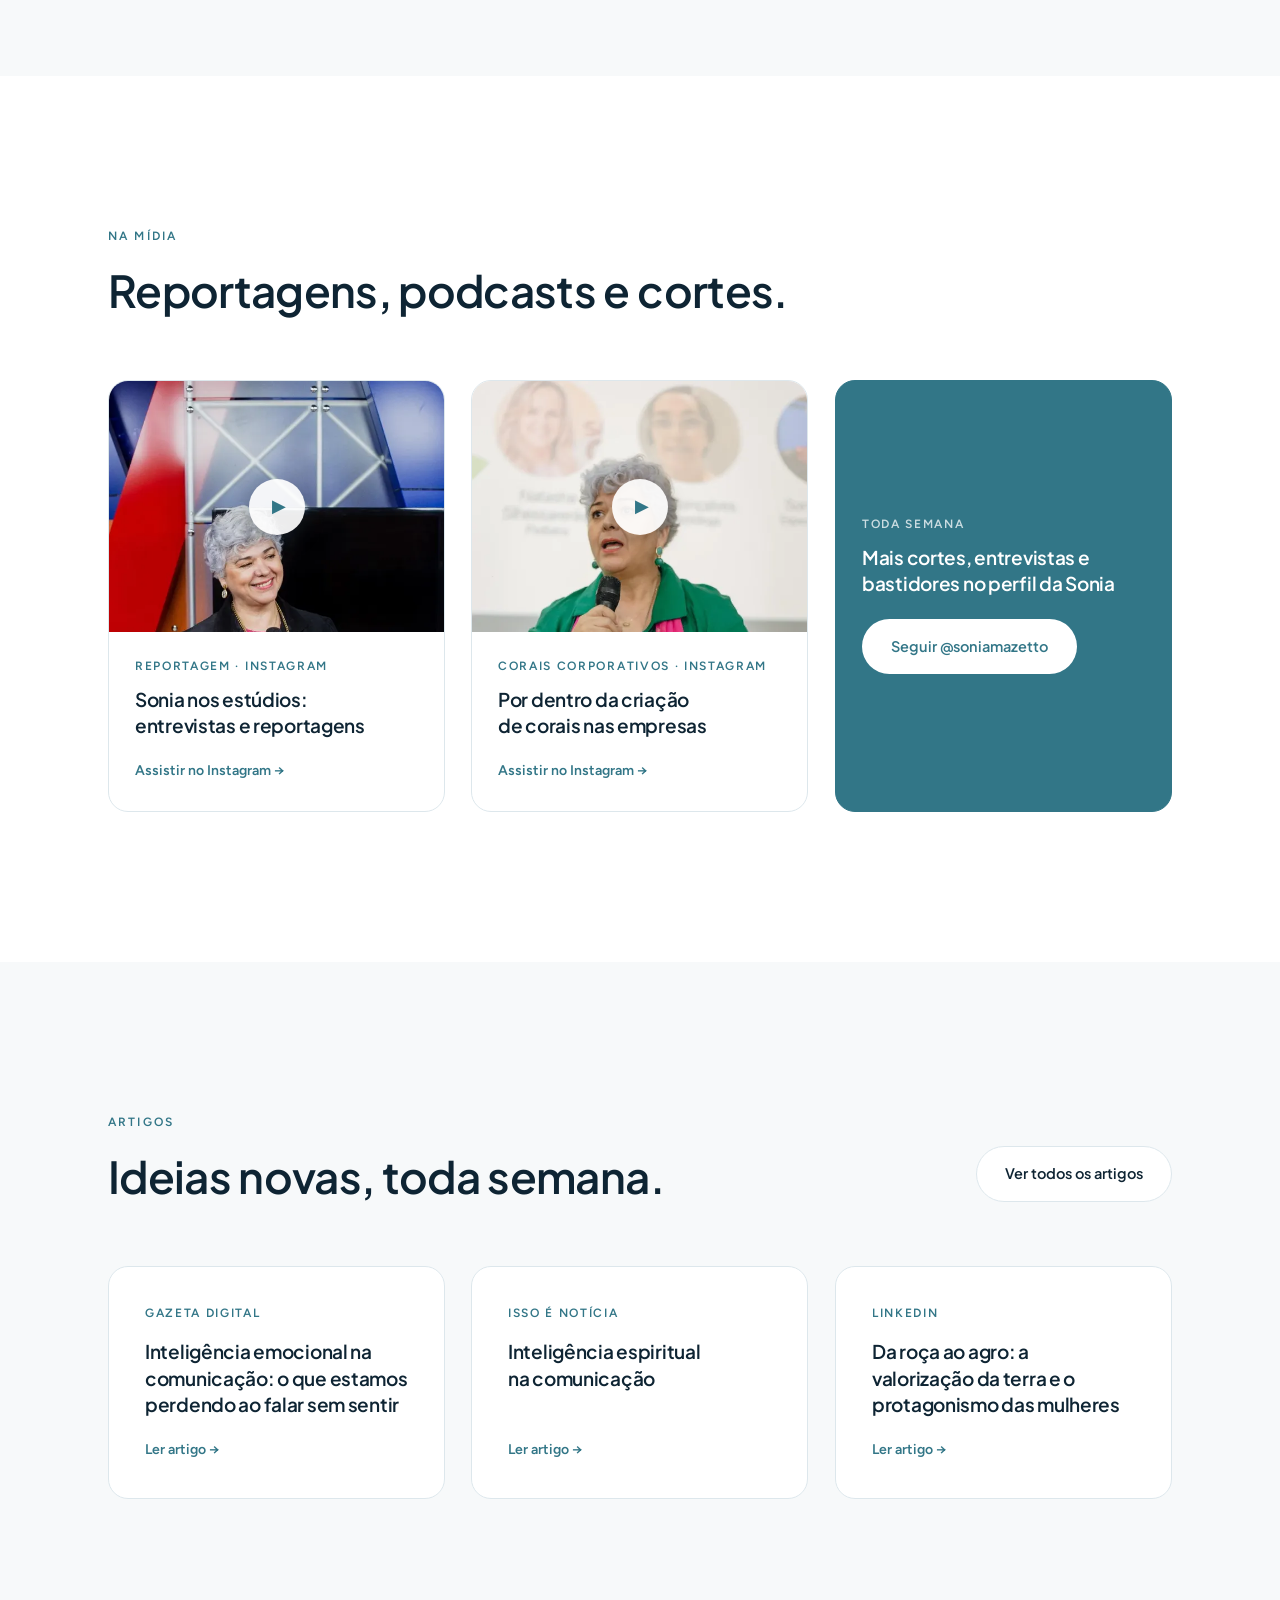
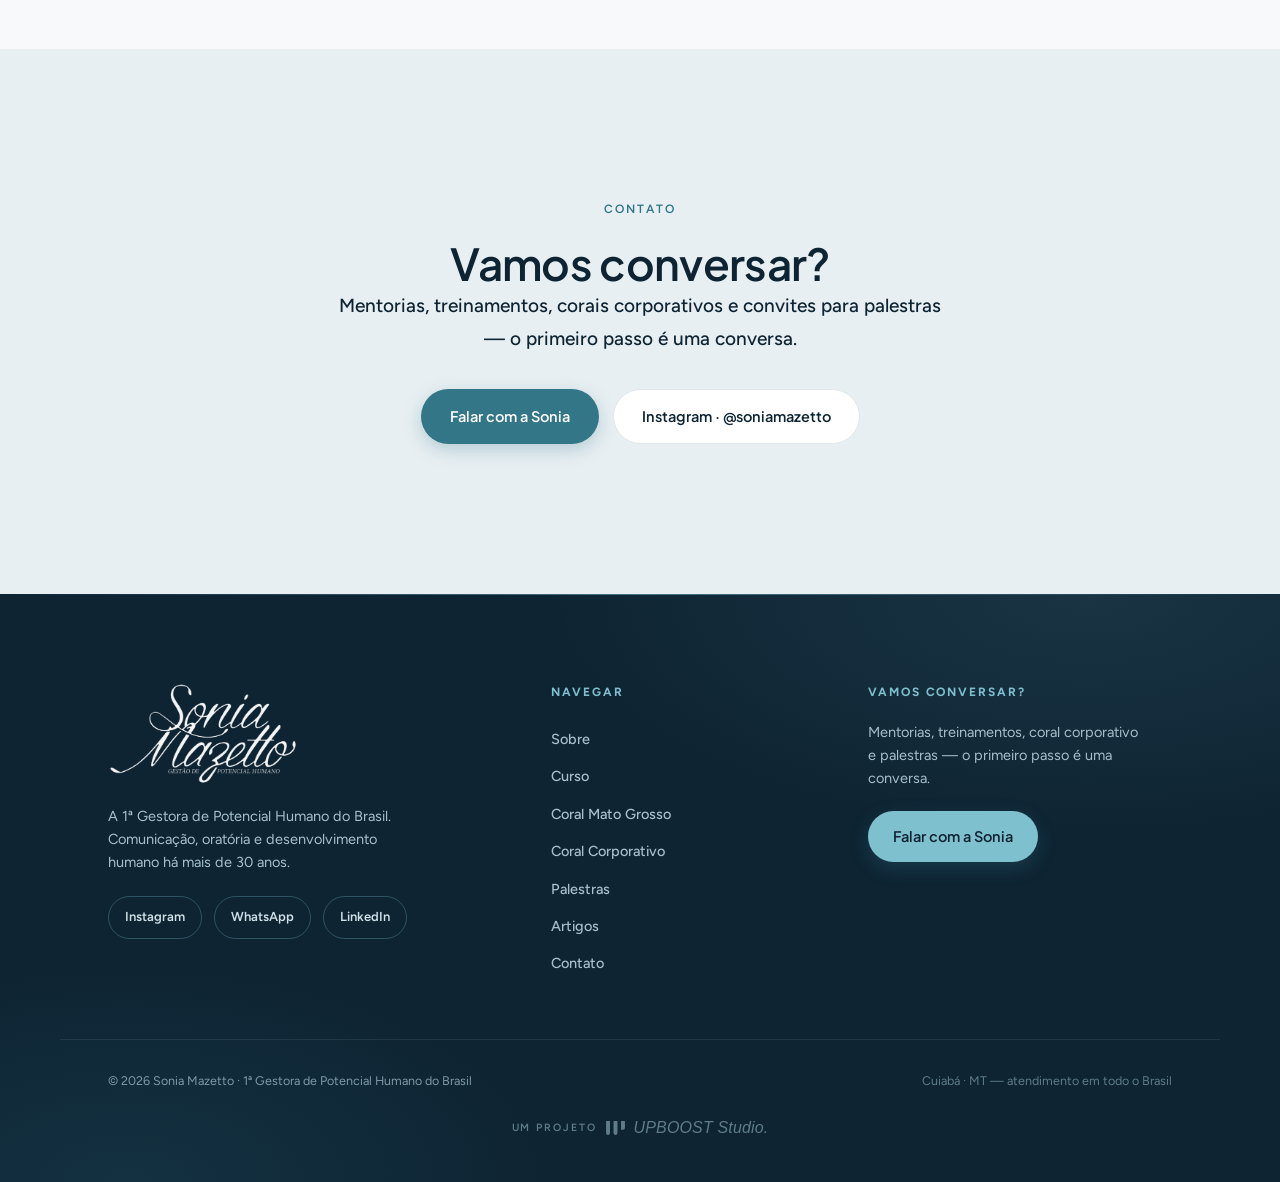
==== commit 5b852d10: "Nova aba: Coral Mato Grosso (cultura mato-grossense) - Pagina dedicada coral-mato-grosso.html com hi" ====
--- a/index.html
+++ b/index.html
@@ -59,6 +59,7 @@
         <ul id="menu">
           <li><a href="sobre.html">Sobre</a></li>
           <li><a href="oratoria.html">Curso</a></li>
+          <li><a href="coral-mato-grosso.html">Coral Mato Grosso</a></li>
           <li><a href="coral.html">Coral Corporativo</a></li>
           <li><a href="palestras.html">Palestras</a></li>
           <li><a href="artigos.html">Artigos</a></li>
@@ -428,6 +429,7 @@
         <p class="footer-col-title">Navegar</p>
         <a href="sobre.html">Sobre</a>
         <a href="oratoria.html">Curso</a>
+        <a href="coral-mato-grosso.html">Coral Mato Grosso</a>
         <a href="coral.html">Coral Corporativo</a>
         <a href="palestras.html">Palestras</a>
         <a href="artigos.html">Artigos</a>
--- a/css/styles.css
+++ b/css/styles.css
@@ -1737,6 +1737,73 @@
 .lm-item.has-logo:hover .lm-logo{ filter:none; opacity:1; }
 @keyframes lm-scroll{ from{ transform:translateX(0); } to{ transform:translateX(-50%); } }
 
+/* ---------- Coral Mato Grosso: vídeo, álbuns e faixas ---------- */
+.video-embed {
+  position: relative;
+  aspect-ratio: 16 / 9;
+  border-radius: var(--radius);
+  overflow: hidden;
+  background: var(--ink);
+  box-shadow: var(--shadow-dark);
+}
+.video-embed iframe { position: absolute; inset: 0; width: 100%; height: 100%; border: 0; }
+.video-caption { margin-top: 14px; font-size: 14px; color: var(--text); text-align: center; }
+
+.album-feature {
+  display: grid;
+  grid-template-columns: minmax(0, 5fr) minmax(0, 7fr);
+  gap: clamp(28px, 4vw, 56px);
+  align-items: center;
+  background: linear-gradient(135deg, var(--teal-soft) 0%, #f2f8f9 100%);
+  border: 1px solid var(--line);
+  border-radius: calc(var(--radius) + 6px);
+  padding: clamp(26px, 4vw, 52px);
+}
+.album-art {
+  aspect-ratio: 1 / 1;
+  border-radius: var(--radius);
+  display: grid;
+  place-items: center;
+  text-align: center;
+  padding: 24px;
+  background:
+    radial-gradient(420px 260px at 75% 15%, rgba(127, 192, 207, 0.25), transparent 60%),
+    var(--ink);
+  color: #fff;
+  box-shadow: var(--shadow-dark);
+}
+.album-art .aa-kicker {
+  font-size: 11px; font-weight: 700; letter-spacing: 0.2em;
+  text-transform: uppercase; color: var(--sky); margin-bottom: 12px;
+}
+.album-art .aa-title {
+  font-family: var(--font-display); font-weight: 700;
+  font-size: clamp(20px, 2.4vw, 27px); line-height: 1.2; color: #fff;
+}
+.album-art .aa-meta { margin-top: 14px; font-size: 12.5px; color: #a7c0cb; }
+
+.song-grid {
+  display: grid;
+  grid-template-columns: repeat(4, minmax(0, 1fr));
+  gap: clamp(14px, 2vw, 22px);
+}
+.song-card {
+  display: flex;
+  flex-direction: column;
+  background: var(--bg);
+  border: 1px solid var(--line);
+  border-radius: 16px;
+  overflow: hidden;
+  transition: transform 0.35s var(--ease), box-shadow 0.35s var(--ease), border-color 0.35s var(--ease);
+}
+.song-card:hover { transform: translateY(-5px); border-color: transparent; box-shadow: var(--shadow); }
+.song-card figure { position: relative; margin: 0; aspect-ratio: 16 / 9; overflow: hidden; background: var(--ink); }
+.song-card figure img { width: 100%; height: 100%; object-fit: cover; }
+.song-card .play-badge { width: 44px; height: 44px; font-size: 15px; }
+.song-card .song-body { padding: 14px 16px 18px; }
+.song-card h3 { font-size: 15.5px; line-height: 1.3; margin-bottom: 4px; }
+.song-card p { font-size: 12.5px; color: var(--text); margin: 0; }
+
 /* ---------- Faixa animada (marquee) ---------- */
 .marquee {
   position: relative;
@@ -2003,6 +2070,13 @@
 
 /* ---------- Responsivo ---------- */
 
+/* menu com 7 itens: aperta um pouco antes de virar hambúrguer */
+@media (min-width: 961px) and (max-width: 1200px) {
+  .site-nav ul { gap: 18px; }
+  .site-nav a { font-size: 13.5px; }
+  .nav-cta { padding: 9px 16px; }
+}
+
 @media (max-width: 960px) {
   .hero-grid,
   .about-grid,
@@ -2046,6 +2120,11 @@
   /* rótulo e descrição empilhados no celular — evita coluna espremida */
   .credentials > div { grid-template-columns: 1fr; gap: 5px; }
   .credentials dt { padding-top: 0; }
+
+  /* Coral Mato Grosso */
+  .album-feature { grid-template-columns: 1fr; }
+  .album-art { max-width: 320px; margin-inline: auto; }
+  .song-grid { grid-template-columns: repeat(2, minmax(0, 1fr)); }
 
   /* vendas em coluna única */
   .pricing-grid, .track-grid, .plans-lead { grid-template-columns: 1fr; }
